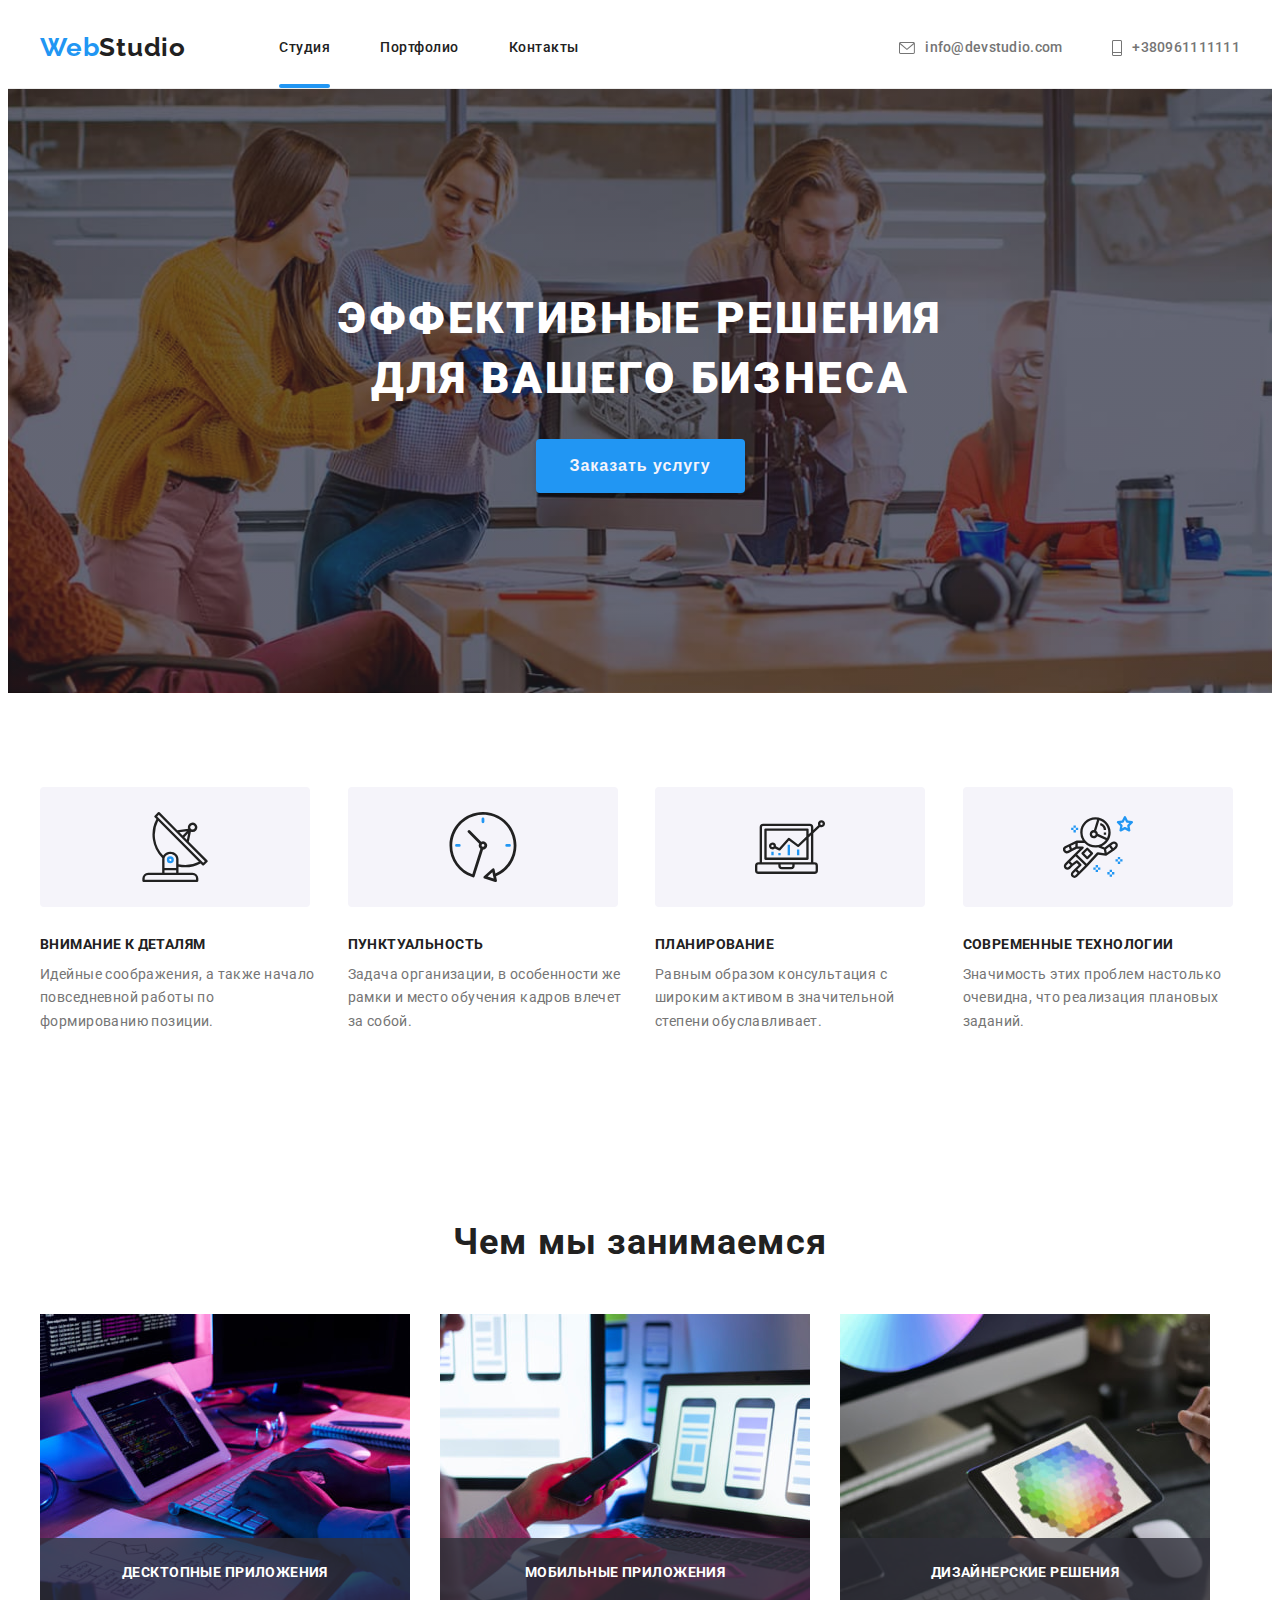
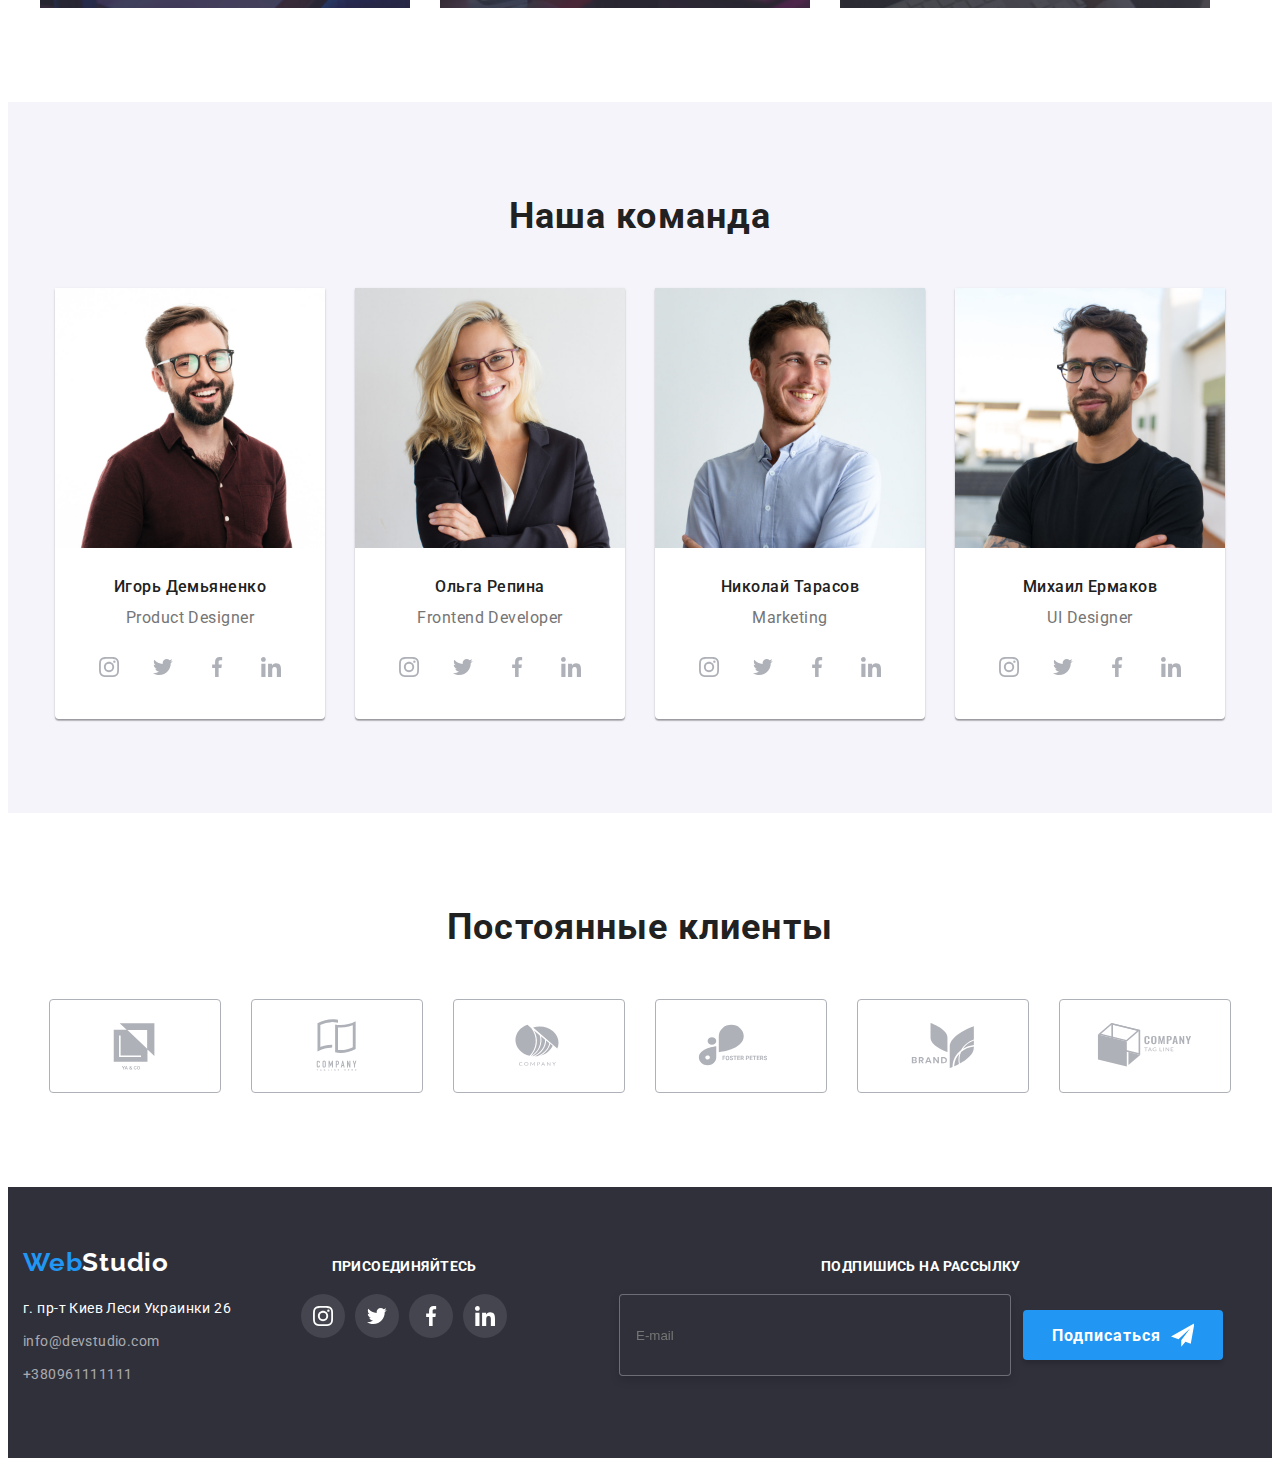
==== index.html @ 196e8314 "Initial commit" ====
<!DOCTYPE html>
<html lang="en">
  <head>
    <meta charset="UTF-8" />
    <meta http-equiv="X-UA-Compatible" content="IE=edge" />
    <meta name="viewport" content="width=device-width, initial-scale=1.0" />
    <title>Студия</title>
    <link rel="preconnect" href="https://fonts.googleapis.com" />
    <link rel="preconnect" href="https://fonts.gstatic.com" crossorigin />
    <link
      href="https://fonts.googleapis.com/css2?family=Raleway:wght@700&family=Roboto:wght@400;500;700;900&display=swap"
      rel="stylesheet"
    />
    <link
      rel="stylesheet"
      href="https://cdnjs.cloudflare.com/ajax/libs/modern-normalize/1.1.0/modern-normalize.min.css"
      integrity="sha512-wpPYUAdjBVSE4KJnH1VR1HeZfpl1ub8YT/NKx4PuQ5NmX2tKuGu6U/JRp5y+Y8XG2tV+wKQpNHVUX03MfMFn9Q=="
      crossorigin="anonymous"
      referrerpolicy="no-referrer"
    />
    <link rel="stylesheet" href="./css/style.css" />
    <link rel="stylesheet" href="./css/main.min.css" />
  </head>

  <body class="body">
    <!--Шапка-->
     <header class="header"> 
      <div class="container header__container">
        <a class="logo" href="" lang="en"
          >Web<span class="header__logo--accent">Studio</span></a
        >
         <button type="button" class="menu__button is-open" 
         data-menu-button
          aria-expanded="false"
          aria-controls="menu-container">
            <svg width="40px" height="40px" aria-label="переключатель мобильного меню">
              <use class="icon__close" href="./images/symbol-defs 2.svg#icon-close_40px"></use>
              <use class="icon__menu" href="./images/symbol-defs 2.svg#icon-menu_burger"></use>
            </svg>
          </button>
        <nav class="navigation">
          <ul class="navigation__list items">
            <li class="link link__items--current">
              <a class="navigation__link site__nav" href="./index.html">Студия</a>
            </li>
            <li class="link link__items">
              <a class="navigation__link site__nav" href="./portfolio.html"
                >Портфолио</a
              >
            </li>
            <li class="link link-items">
              <a class="navigation__link site__nav" href="">Контакты</a>
            </li>
          </ul>
        </nav>
        <ul class="header__contacts">
          <li class="link">
            <a class="header__contacts--mail navigation"
              href="emailto:info@devstudio.com">
              <svg class="icon" width="16" height="12">
                <use href="./images/symbol-defs.svg#icon-envelope"></use>
              </svg>info@devstudio.com</a>
          </li>
          <li class="link">
            <a class="header__contacts--studio navigation" href="tel:+380961111111">
              <svg class="icon" width="10" height="16">
                <use href="./images/symbol-defs.svg#icon-mobile"></use>
              </svg>+380961111111</a
            >
          </li>
        </ul>
        <!--Mobile menu-->
        <div class="menu-container" id="menu-container" data-menu>
          <ul class="list menu-nav">
            <li class="menu-nav__item">
              <a href="" class="menu-nav__link menu-nav__link--current"
                >Студия</a
              >
            </li>
            <li class="menu-nav__item">
              <a href="./portfolio.html" class="menu-nav__link">Портфолио</a>
            </li>
            <li class="menu-nav__item">
              <a href="" class="menu-nav__link">Контакты</a>
            </li>
          </ul>

          <ul class="list menu-contacts">
            <li class="menu-contacts__item">
              <a href="tel:+380961111111" class="menu-contacts__phone"
                >+38 096 111 11 11</a
              >
            </li>
            <li class="menu-contacts__item">
              <a href="mailto:info@devstudio.com" class="menu-contacts__mail"
                >info@devstudio.com</a
              >
            </li>
          </ul>
          <ul class="list menu-socials">
            <li class="menu-socials__item">
              <a href="" class="menu-socials__link">Instagram</a>
            </li>
            <li class="menu-socials__item">
              <a href="" class="menu-socials__link">Twitter</a>
            </li>
            <li class="menu-socials__item">
              <a href="" class="menu-socials__link">Facebook</a>
            </li>
            <li class="menu-socials__item">
              <a href="" class="menu-socials__link">LinkedIn</a>
            </li>
          </ul>
        </div>
        <div class="menu-container" id="menu-container" data-menu>
          <ul class="list menu-nav">
            <li class="menu-nav__item">
              <a href="" class="menu-nav__link menu-nav__link--current"
                >Студия</a
              >
            </li>
            <li class="menu-nav__item">
              <a href="./portfolio.html" class="menu-nav__link">Портфолио</a>
            </li>
            <li class="menu-nav__item">
              <a href="" class="menu-nav__link">Контакты</a>
            </li>
          </ul>

          <ul class="list menu-contacts">
            <li class="menu-contacts__item">
              <a href="tel:+380961111111" class="menu-contacts__phone"
                >+38 096 111 11 11</a
              >
            </li>
            <li class="menu-contacts__item">
              <a href="mailto:info@devstudio.com" class="menu-contacts__mail"
                >info@devstudio.com</a
              >
            </li>
          </ul>
          <ul class="list menu-socials">
            <li class="menu-socials__item">
              <a href="" class="menu-socials__link">Instagram</a>
            </li>
            <li class="menu-socials__item">
              <a href="" class="menu-socials__link">Twitter</a>
            </li>
            <li class="menu-socials__item">
              <a href="" class="menu-socials__link">Facebook</a>
            </li>
            <li class="menu-socials__item">
              <a href="" class="menu-socials__link">LinkedIn</a>
            </li>
          </ul>
        </div>
        <div class="menu-container" id="menu-container" data-menu>
          <ul class="list menu-nav">
            <li class="menu-nav__item">
              <a href="" class="menu-nav__link menu-nav__link--current"
                >Студия</a
              >
            </li>
            <li class="menu-nav__item">
              <a href="./portfolio.html" class="menu-nav__link">Портфолио</a>
            </li>
            <li class="menu-nav__item">
              <a href="" class="menu-nav__link">Контакты</a>
            </li>
          </ul>

          <ul class="list menu-contacts">
            <li class="menu-contacts__item">
              <a href="tel:+380961111111" class="menu-contacts__phone"
                >+38 096 111 11 11</a
              >
            </li>
            <li class="menu-contacts__item">
              <a href="mailto:info@devstudio.com" class="menu-contacts__mail"
                >info@devstudio.com</a
              >
            </li>
          </ul>
          <ul class="list menu-socials">
            <li class="menu-socials__item">
              <a href="" class="menu-socials__link">Instagram</a>
            </li>
            <li class="menu-socials__item">
              <a href="" class="menu-socials__link">Twitter</a>
            </li>
            <li class="menu-socials__item">
              <a href="" class="menu-socials__link">Facebook</a>
            </li>
            <li class="menu-socials__item">
              <a href="" class="menu-socials__link">LinkedIn</a>
            </li>
          </ul>
        </div>
      </div>
    </header> 
    <!--Уникальное меню-->
    <main>
      <!--Hero-->
      <section class="hero">
        <div class="hero__container">
          <h1 class="hero__title">Эффективные решения для вашего бизнеса</h1>
          <button class="btn__hero" type="button" data-modal-open>
            Заказать услугу
          </button>
          <div class="backdrop is-hidden" data-modal>
            <div class="modal__wrapper">
              <button class="modal__btn" data-modal-close>
                <svg class="modal__icon" width="18" height="18">
                  <use
                    href="./images/hero/closesvg/symbol-defs.svg#icon-xmark-solid"
                  ></use>
                </svg>
              </button>
              <form class="modal__form" action="POST" autocomplete="off">
                <b class="form__title"
                  >Оставьте свои данные,мы вам перезвоним</b
                >
                <label class="form__group">
                  <span class="form__label">Имя</span>
                  <input
                    class="form__input"
                    type="text"
                    name="user-name"
                    placeholder
                    autofocus
                    required
                  />
                  <svg class="form__icon" width="12" height="12">
                    <use
                      href="images/spritesvg/symbol-defs.svg#icon-Vector"
                    ></use>
                  </svg>
                </label>
                <label class="form__group">
                  <span class="form__label">Телефон</span>
                  <input class="form__input" type="phone" name="user-phone" />
                  <svg class="form__icon" width="13" height="13">
                    <use
                      href="images/spritesvg/symbol-defs.svg#icon-Vector-2"
                    ></use>
                  </svg>
                </label>
                <label class="form__group">
                  <span class="form__label">Почта</span>
                  <input class="form__input" type="mail" name="user-mail" />
                  <svg class="form__icon" width="15" height="12">
                    <use
                      href="images/spritesvg/symbol-defs.svg#icon-Vector-3"
                    ></use>
                  </svg>
                </label>
                <label class="form__group--policy">
                  <span class="form__label">Комментарий</span>
                  <textarea
                    class="form__message"
                    name="coment"
                    id="coment"
                    rows="8"
                    placeholder="Введите текст"
                  ></textarea>
                </label>
                <label class="form__checkbox">
                  <input class="checkbox visually-hidden" type="checkbox" />
                  <span class="checkbox__custom">
                    <svg class="checkbox__custom__icon" width="16" height="15">
                      <use
                        href="images/spritesvg/symbol-defs.svg#icon-Vector-4"
                      ></use>
                    </svg>
                  </span>
                  <span class="form-checkbox-desc"
                    >Соглашаюсь с рассылкой и принимаю
                    <span
                      ><a class="form__conf" href="">Условия договора</a>
                    </span></span
                  >
                </label>
                <button class="btn__hero form__btn" type="submit">
                  Отправить
                </button>
              </form>
            </div>
          </div>
        </div>
      </section>
      <!--Особенности-->
      <section class="section">
        <div class="special__container container">
          <h2 hidden>Особенности</h2>
          <ul class="special__link">
            <li class="special__list link">
              <div class="special__list__icon">
                <svg class="list__icon" width="70px" height="70px">
                  <use
                    href="./images/symbol-defs.svg#icon-antenna"
                    width="70"
                    hiegh="70"
                  ></use>
                </svg>
              </div>
              <h3 class="subtitles">Внимание к деталям</h3>
              <p class="text">
                Идейные соображения, а также начало повседневной работы по
                формированию позиции.
              </p>
            </li>
            <li class="special__list link">
              <div class="special__list__icon">
                <svg class="list__icon" width="70px" height="70px">
                  <use
                    href="./images/symbol-defs.svg#icon-clock"
                    width="70"
                    hiegh="70"
                  ></use>
                </svg>
              </div>
              <h3 class="subtitles">Пунктуальность</h3>
              <p class="text">
                Задача организации, в особенности же рамки и место обучения
                кадров влечет за собой.
              </p>
            </li>
            <li class="special__list link">
              <div class="special__list__icon">
                <svg class="list__icon" width="70px" height="70px">
                  <use
                    href="./images/symbol-defs.svg#icon-diagram"
                    width="70"
                    hiegh="70"
                  ></use>
                </svg>
              </div>
              <h3 class="subtitles">Планирование</h3>
              <p class="text">
                Равным образом консультация с широким активом в значительной
                степени обуславливает.
              </p>
            </li>
            <li class="special__list link">
              <div class="special__list__icon">
                <svg class="list__icon" width="70px" height="70px">
                  <use
                    href="./images/symbol-defs.svg#icon-astronaut"
                    width="70"
                    hiegh="70"
                  ></use>
                </svg>
              </div>
              <h3 class="subtitles">Современные технологии</h3>
              <p class="text">
                Значимость этих проблем настолько очевидна, что реализация
                плановых заданий.
              </p>
            </li>
          </ul>
        </div>
      </section>
      <!--Чем мы занимаемся-->
      <section class="work__container section">
        <div class="container">
          <h2 class="work__subtitles subject">Чем мы занимаемся</h2>
          <ul class="special__link">
            <li class="work__list link">
              <img
                class="img"
                src="./images/img-1.jpg"
                alt="Набора кода на компьютере"
                width="370"
              />
              <p class="work">Десктопные приложения</p>
            </li>
            <li class="work__list link">
              <img
                class="img"
                src="./images/img-2.jpg"
                alt="Выбор меню для телефона на компьютере width370"
              />
              <p class="work">Мобильные приложения</p>
            </li>
            <li class="work__list link">
              <img
                class="img"
                src="./images/img-3.jpg"
                alt="Цветовая палитра на графическом планшете"
                width="370"
              />
              <p class="work">Дизайнерские решения</p>
            </li>
          </ul>
        </div>
      </section>
      <!--Наша команда-->
      <section class="section team">
        <div class="team__container container">
          <h2 class="work__subtitles__team subject">Наша команда</h2>
          <ul class="work__team--link">
            <li class="team__list link">
              <div class="personal">
                <img
                  class="img"
                  src="./images/img-m1.jpg"
                  alt="Игорь Демьяненко"
                  width="270"
                />
                <div class="personal__team">
                  <h3 class="caption">Игорь Демьяненко</h3>
                  <p class="list">Product Designer</p>
                  <div class="social__networks">
                    <ul class="social__networks--list">
                      <li class="social__item">
                        <a
                          class="social__link"
                          href=""
                          target="_blank"
                          rel="noopner norefferer"
                          arial-label="иконка Instagram"
                        >
                          <svg class="social__icon" width="20" height="20">
                            <use
                              href="images/symbol-defs.svg#icon-instagram"
                            ></use>
                          </svg>
                        </a>
                      </li>
                      <li class="social__item">
                        <a
                          class="social__link"
                          href=""
                          target="_blank"
                          rel="noopner norefferer"
                          arial-label="иконка Instagram"
                        >
                          <svg class="social__icon" width="20" height="20">
                            <use
                              href="images/symbol-defs.svg#icon-twitter"
                            ></use>
                          </svg>
                        </a>
                      </li>
                      <li class="social__item">
                        <a
                          class="social__link"
                          href=""
                          target="_blank"
                          rel="noopner norefferer"
                          arial-label="иконка Instagram"
                        >
                          <svg class="social__icon" width="20" height="20">
                            <use
                              href="images/symbol-defs.svg#icon-facebook"
                            ></use>
                          </svg>
                        </a>
                      </li>
                      <li class="social__item">
                        <a
                          class="social__link"
                          href=""
                          target="_blank"
                          rel="noopner norefferer"
                          arial-label="иконка Instagram"
                        >
                          <svg class="social__icon" width="20" height="20">
                            <use
                              href="images/symbol-defs.svg#icon-linkedin"
                            ></use>
                          </svg>
                        </a>
                      </li>
                    </ul>
                  </div>
                </div>
              </div>
            </li>
            <li class="team__list link">
              <div class="personal">
                <img
                  class="img"
                  src="./images/img-w.jpg"
                  alt="Ольга Репина"
                  width="270"
                />
                <div class="personal__team">
                  <h3 class="caption">Ольга Репина</h3>
                  <p class="list">Frontend Developer</p>
                  <div class="social__networks">
                    <ul class="social__networks--list">
                      <li class="social__item">
                        <a
                          class="social__link"
                          href=""
                          target="_blank"
                          rel="noopner norefferer"
                          arial-label="иконка Instagram"
                        >
                          <svg class="social__icon" width="20" height="20">
                            <use
                              href="images/symbol-defs.svg#icon-instagram"
                            ></use>
                          </svg>
                        </a>
                      </li>
                      <li class="social__item">
                        <a
                          class="social__link"
                          href=""
                          target="_blank"
                          rel="noopner norefferer"
                          arial-label="иконка Instagram"
                        >
                          <svg class="social__icon" width="20" height="20">
                            <use
                              href="images/symbol-defs.svg#icon-twitter"
                            ></use>
                          </svg>
                        </a>
                      </li>
                      <li class="social__item">
                        <a
                          class="social__link"
                          href=""
                          target="_blank"
                          rel="noopner norefferer"
                          arial-label="иконка Instagram"
                        >
                          <svg class="social__icon" width="20" height="20">
                            <use
                              href="images/symbol-defs.svg#icon-facebook"
                            ></use>
                          </svg>
                        </a>
                      </li>
                      <li class="social__item">
                        <a
                          class="social__link"
                          href=""
                          target="_blank"
                          rel="noopner norefferer"
                          arial-label="иконка Instagram"
                        >
                          <svg class="social__icon" width="20" height="20">
                            <use
                              href="images/symbol-defs.svg#icon-linkedin"
                            ></use>
                          </svg>
                        </a>
                      </li>
                    </ul>
                  </div>
                </div>
              </div>
            </li>
            <li class="team__list link">
              <div class="personal">
                <img
                  class="img"
                  src="./images/img-m3.jpg"
                  alt="Николай Тарасов"
                  width="270"
                />
                <div class="personal__team">
                  <h3 class="caption">Николай Тарасов</h3>
                  <p class="list">Marketing</p>
                  <div class="social__networks">
                    <ul class="social__networks--list">
                      <li class="social__item">
                        <a
                          class="social__link"
                          href=""
                          target="_blank"
                          rel="noopner norefferer"
                          arial-label="иконка Instagram"
                        >
                          <svg class="social__icon" width="20" height="20">
                            <use
                              href="images/symbol-defs.svg#icon-instagram"
                            ></use>
                          </svg>
                        </a>
                      </li>
                      <li class="social__item">
                        <a
                          class="social__link"
                          href=""
                          target="_blank"
                          rel="noopner norefferer"
                          arial-label="иконка Instagram"
                        >
                          <svg class="social__icon" width="20" height="20">
                            <use
                              href="images/symbol-defs.svg#icon-twitter"
                            ></use>
                          </svg>
                        </a>
                      </li>
                      <li class="social__item">
                        <a
                          class="social__link"
                          href=""
                          target="_blank"
                          rel="noopner norefferer"
                          arial-label="иконка Instagram"
                        >
                          <svg class="social__icon" width="20" height="20">
                            <use
                              href="images/symbol-defs.svg#icon-facebook"
                            ></use>
                          </svg>
                        </a>
                      </li>
                      <li class="social__item">
                        <a
                          class="social__link"
                          href=""
                          target="_blank"
                          rel="noopner norefferer"
                          arial-label="иконка Instagram"
                        >
                          <svg class="social__icon" width="20" height="20">
                            <use
                              href="images/symbol-defs.svg#icon-linkedin"
                            ></use>
                          </svg>
                        </a>
                      </li>
                    </ul>
                  </div>
                </div>
              </div>
            </li>
            <li class="team__list link">
              <div class="personal">
                <img
                  class="img"
                  src="./images/img-m4.jpg"
                  alt="Михаил Ермаков"
                  width="270"
                />
                <div class="personal__team">
                  <h3 class="caption">Михаил Ермаков</h3>
                  <p class="list">UI Designer</p>
                  <div class="social__networks">
                    <ul class="social__networks--list">
                      <li class="social__item">
                        <a
                          class="social__link"
                          href=""
                          target="_blank"
                          rel="noopner norefferer"
                          arial-label="иконка Instagram"
                        >
                          <svg class="social__icon" width="20" height="20">
                            <use
                              href="images/symbol-defs.svg#icon-instagram"
                            ></use>
                          </svg>
                        </a>
                      </li>
                      <li class="social__item">
                        <a
                          class="social__link"
                          href=""
                          target="_blank"
                          rel="noopner norefferer"
                          arial-label="иконка Twitter"
                        >
                          <svg class="social__icon" width="20" height="20">
                            <use
                              href="images/symbol-defs.svg#icon-twitter"
                            ></use>
                          </svg>
                        </a>
                      </li>
                      <li class="social__item">
                        <a
                          class="social__link"
                          href=""
                          target="_blank"
                          rel="noopner norefferer"
                          arial-label="иконка Facebook"
                        >
                          <svg class="social__icon" width="20" height="20">
                            <use
                              href="images/symbol-defs.svg#icon-facebook"
                            ></use>
                          </svg>
                        </a>
                      </li>
                      <li class="social__item">
                        <a
                          class="social__link"
                          href=""
                          target="_blank"
                          rel="noopner norefferer"
                          arial-label="иконка Linkedin"
                        >
                          <svg class="social__icon" width="20" height="20">
                            <use
                              href="images/symbol-defs.svg#icon-linkedin"
                            ></use>
                          </svg>
                        </a>
                      </li>
                    </ul>
                  </div>
                </div>
              </div>
            </li>
          </ul>
        </div>
      </section>
      <!-- Постоянные клиенты -->
      <section class="clients section">
        <div class="clients__container container">
          <h2 class="clients__title subject">Постоянные клиенты</h2>
          <ul class="clients__list list">
            <li class="clients__item">
              <a class="clients__link" href="">
                <svg class="clients__icon" width="106" height="60">
                  <use href="images/symbol-defs.svg#icon-Logo"></use>
                </svg>
              </a>
            </li>
            <li class="clients__item">
              <a class="clients__link" href="">
                <svg class="clients__icon" width="106" height="60">
                  <use href="images/symbol-defs.svg#icon-Logo-2"></use>
                </svg>
              </a>
            </li>
            <li class="clients__item">
              <a class="clients__link" href="">
                <svg class="clients__icon" width="106" height="60">
                  <use href="images/symbol-defs.svg#icon-Logo-3"></use>
                </svg>
              </a>
            </li>
            <li class="clients__item">
              <a class="clients__link" href="">
                <svg class="clients__icon" width="106" height="60">
                  <use href="images/symbol-defs.svg#icon-Logo-4"></use>
                </svg>
              </a>
            </li>
            <li class="clients__item">
              <a class="clients__link" href="">
                <svg class="clients__icon" width="106" height="60">
                  <use href="images/symbol-defs.svg#icon-Logo-5"></use>
                </svg>
              </a>
            </li>
            <li class="clients__item">
              <a class="clients__link" href="">
                <svg class="clients__icon" width="106" height="60">
                  <use href="images/symbol-defs.svg#icon-Logo-6"></use>
                </svg>
              </a>
            </li>
          </ul>
        </div>
      </section>
    </main>
    <!--Футер-->
    <footer class="footer"> 
      <div class="footer__container container">
        <div class="footer__adress">
        <a class="footer__logo logo" href="./index.html" lang="en"
          >Web<span class="footer__logo--accent">Studio</span></a
        >
        <address class="address">
          <ul class="address">
            <li class="address__link link">
              <a
                class="address-geo"
                href="https://www.google.com/maps/place/бул.+Леси+Украинки,+26,+Киев,+02000/@50.4265807,30.5361971,17z/data=!3m1!4b1!4m5!3m4!1s0x40d4cf0e033ecbe9:0x57a4dffefec77da0!8m2!3d50.4265807!4d30.5383858"
                target="_blank"
                rel="noopener noreferrer"
                >г. пр-т Киев Леси Украинки 26</a
              >
            </li>
            <li class="address__link link">
              <a
                class="footer__address__contacts"
                href="emailto:info@devstudio.com"
                >info@devstudio.com</a
              >
            </li>
            <li class="address__link link">
              <a class="footer__address__contacts" href="tel:+380961111111"
                >+380961111111</a
              >
            </li>
          </ul>
          </div>
            <div class="social">
              <h2 class="footer__subject">ПРИСОЕДИНЯЙТЕСЬ</h2>
                <ul class="footer__team--link">
                  <li class="footer__social__item">
                    <a class="footer__social__link"
                       href=""target="_blank" rel="noopner norefferer" arial-label="иконка Instagram">
                        <svg class="footer__social__icon" width="20" height="20">
                          <use href="images/symbol-defs.svg#icon-instagram"></use>
                        </svg>
                    </a>
                  </li>
                  <li class="footer__social__item">
                    <a class="footer__social__link"
                       href=""target="_blank" rel="noopner norefferer" arial-label="иконка Twitter">
                        <svg class="footer__social__icon" width="20" height="20">
                          <use href="images/symbol-defs.svg#icon-twitter"></use>
                        </svg>
                    </a>
                  </li>
                  <li class="footer__social__item">
                    <a class="footer__social__link"
                       href=""target="_blank" rel="noopner norefferer" arial-label="иконка Facebook">
                        <svg class="footer__social__icon" width="20" height="20">
                          <use href="images/symbol-defs.svg#icon-facebook"></use>
                        </svg>
                    </a>
                  </li>
                  <li class="footer__social__item">
                    <a class="footer__social__link"
                       href=""target="_blank" rel="noopner norefferer" arial-label="иконка Linkedin">
                        <svg class="footer__social__icon" width="20" height="20">
                          <use href="images/symbol-defs.svg#icon-linkedin"></use>
                        </svg>
                    </a>
                  </li>
                </ul>
            </div>
            <div class="footer__social__form">
              <strong class="footer__subject__form">ПОДПИШИСЬ НА РАССЫЛКУ</strong>
                <form class="footer__form">
                  <label for="footer__label__email">
                    <input class="footer__email__input" type="email" name="newsletter" id="footer-email" placeholder="E-mail" />
                  </label>
                  <button class="submit__button" type="submit">Подписаться
                  <svg class="send__icon" width="24" height="24">
                    <use href="images/spritesvg/symbol-defs.svg#icon-icon-send"></use>
                  </svg>
                </button>
                </form>
            </div>
        </address>
      </div>
      
    </footer>
    <script src="./js/modal.js"></script>
    <script src="./js/button-menu.js"></script>
  </body>
</html>
---- css/style.css ----
/* ***************** */
/* Фильтр кнопки */
/* ***************** */
---- css/main.min.css ----
:root{--main-text-color: #212121;--secondary-text-color: #757575;--accent-color: #2196f3;--primery-white-color: #ffffff;--bg-color-ourteam: #e5e5e5;--bg-footer: #2f303a;--bg-color-section: #f5f4fa;--bg-color-title: #2f303a;--bg-color-btn-section: #188ce8;--footer-contacts-color: rgba(255, 255, 255, 0.6)}.html{-webkit-box-sizing:border-box;box-sizing:border-box}.body{color:var(--main-text-color);background-color:var(--primery-white-color);font-family:"Raleway", "Roboto", sans-serif;cursor:pointer;text-decoration:none}.container{padding-left:15px;padding-right:15px;margin-left:auto;margin-right:auto}@media screen and (min-width: 480px){.container{width:480px}}@media screen and (min-width: 768px){.container{width:768px}}@media screen and (min-width: 1200px){.container{width:1200px}}.portfolio__container{padding-left:15px;padding-right:15px;margin-left:auto;margin-right:auto}@media screen and (min-width: 480px){.portfolio__container{width:480px}}@media screen and (min-width: 768px){.portfolio__container{width:768px}}@media screen and (min-width: 1200px){.portfolio__container{width:1200px}}.h1,.h2,.h3,.h4,.h5,.h6,.p{margin:0}.img{display:block;width:100%}.link{list-style:none;letter-spacing:0.02em}.list{font-family:"Roboto";color:var(--secondary-text-color);font-weight:400;font-size:16px;line-height:1.38;text-align:center;letter-spacing:0.03em}.btn__hero{color:var(--bg-color-section);background-color:var(--accent-color);-webkit-box-shadow:0px 4px 4px rgba(0,0,0,0.15);box-shadow:0px 4px 4px rgba(0,0,0,0.15);border-radius:4px;border-color:transparent;cursor:pointer;font-weight:700;font-size:16px;line-height:1.87;display:-webkit-box;display:-ms-flexbox;display:flex;-webkit-box-align:center;-ms-flex-align:center;align-items:center;text-align:center;margin:0 auto;padding:10px 32px;letter-spacing:0.06em}.btn__hero:hover,.btn__hero:focus{background-color:#188ce8}.btn{color:var(--main-text-color);background-color:var(--bg-color-section);font-family:"Roboto";font-style:normal;font-weight:500;font-size:16px;line-height:1.62;text-align:center;cursor:pointer;letter-spacing:0.03em}.button{padding:0;margin-top:0;margin-bottom:50px}.portfolio__container .button{display:-webkit-box;display:-ms-flexbox;display:flex;-webkit-box-align:center;-ms-flex-align:center;align-items:center;-webkit-box-pack:center;-ms-flex-pack:center;justify-content:center}@media screen and (max-width: 767.98px){.portfolio__container .button{-ms-flex-wrap:wrap;flex-wrap:wrap;-webkit-box-pack:start;-ms-flex-pack:start;justify-content:flex-start;margin-top:0;margin-bottom:40px;margin-left:0}}@media screen and (min-width: 768px) and (max-width: 1199.98px){.portfolio__container .button{margin-bottom:30px}}@media screen and (max-width: 1199.98px){.portfolio{padding-top:94px;padding-bottom:94px}}@media screen and (min-width: 480px){.portfolio{padding-top:60px;padding-bottom:60px}}.portfolio__button--filter{padding:6px 22px;border:none;border-radius:4px;background-color:var(--bg-color-section);-webkit-transition:250ms cubic-bezier(0.4, 0, 0.2, 1);transition:250ms cubic-bezier(0.4, 0, 0.2, 1)}.portfolio__button--filter:hover,.portfolio__button--filter:focus{color:var(--primery-white-color);background-color:var(--accent-color);-webkit-box-shadow:0px 3px 1px rgba(0,0,0,0.1),0px 1px 2px rgba(0,0,0,0.08),0px 2px 2px rgba(0,0,0,0.12);box-shadow:0px 3px 1px rgba(0,0,0,0.1),0px 1px 2px rgba(0,0,0,0.08),0px 2px 2px rgba(0,0,0,0.12);border-radius:4px}.portfolio .portfolio__link{margin-right:8px}@media screen and (max-width: 767.98px){.portfolio__link{margin-bottom:15px}}.portfolio .portfolio__link:last-child{margin-right:0px}.form__btn{font-weight:700;font-size:16px;line-height:1.87;display:-webkit-box;display:-ms-flexbox;display:flex;-webkit-box-align:center;-ms-flex-align:center;align-items:center;text-align:center;margin-left:auto;margin-right:auto;padding:10px 55px;letter-spacing:0.06em;-webkit-box-shadow:0px 4px 4px rgba(0,0,0,0.15);box-shadow:0px 4px 4px rgba(0,0,0,0.15);border-radius:4px;cursor:pointer;-webkit-transition:250ms cubic-bezier(0.4, 0, 0.2, 1);transition:250ms cubic-bezier(0.4, 0, 0.2, 1)}.modal__btn{-webkit-box-align:center;-ms-flex-align:center;align-items:center;-webkit-box-pack:center;-ms-flex-pack:center;justify-content:center;display:-webkit-box;display:-ms-flexbox;display:flex;position:absolute;top:8px;right:8px;width:30px;height:30px;background-color:var(--primery-white-color);border:1px solid rgba(0,0,0,0.1);border-radius:50%;padding:0;cursor:pointer;-webkit-transition:background-color 250ms cubic-bezier(0.4, 0, 0.2, 1);transition:background-color 250ms cubic-bezier(0.4, 0, 0.2, 1)}.submit__button{display:-webkit-box;display:-ms-flexbox;display:flex;-webkit-box-align:center;-ms-flex-align:center;align-items:center;-webkit-box-pack:center;-ms-flex-pack:center;justify-content:center;width:200px;height:50px;font-family:"Roboto";font-weight:700;font-size:16px;line-height:1.87;letter-spacing:0.06em;color:var(--primery-white-color);padding:10px 29px;border:none;background-color:var(--accent-color);-webkit-box-shadow:0px 4px 4px rgba(0,0,0,0.15);box-shadow:0px 4px 4px rgba(0,0,0,0.15);border-radius:4px;cursor:pointer;-webkit-transition:background-color 250ms cubic-bezier(0.4, 0, 0.2, 1);transition:background-color 250ms cubic-bezier(0.4, 0, 0.2, 1)}@media screen and (min-width: 480px){.submit__button{margin:0 auto 0 auto}}.submit__button:hover,.submit__button:focus{background-color:var(--bg-color-btn-section);-webkit-transition:background-color 250ms cubic-bezier(0.4, 0, 0.2, 1);transition:background-color 250ms cubic-bezier(0.4, 0, 0.2, 1)}.logo{padding-top:24px;margin-right:93px;padding-bottom:25px;color:var(--accent-color);font-family:"Raleway";font-weight:700;font-size:26px;line-height:1.19;letter-spacing:0.03em}@media screen and (max-width: 767.98px){.logo{margin-right:auto}}@media screen and (min-width: 768px) and (max-width: 1199.98px){.logo{margin-right:88px;padding-right:0}}.header__logo--accent{color:var(--main-text-color);font-family:"Raleway";font-weight:700;font-size:26px;line-height:1.19;letter-spacing:0.03em}.footer__logo--accent{color:var(--primery-white-color)}.footer__logo{padding:0}@media screen and (max-width: 767.98px){.footer__logo{display:-webkit-box;display:-ms-flexbox;display:flex;-webkit-box-align:baseline;-ms-flex-align:baseline;align-items:baseline;margin-left:auto;margin-right:auto;margin-bottom:20px;width:154px;height:28px}}@media screen and (min-width: 768px) and (max-width: 1199.98px){.footer__logo{margin:0 auto 0 auto;width:154px;height:28px;-webkit-box-align:baseline;-ms-flex-align:baseline;align-items:baseline}}@media screen and (min-width: 1200px){.footer__logo{display:block;margin-right:0;margin-bottom:20px}}.backdrop{position:fixed;width:100%;height:100%;top:0;left:0;background-color:rgba(0,0,0,0.2);z-index:10;-webkit-transition:opacity 1000ms cubic-bezier(0.4, 0, 0.2, 1),visiblity 1000ms cubic-bezier(0.4, 0, 0.2, 1);transition:opacity 1000ms cubic-bezier(0.4, 0, 0.2, 1),visiblity 1000ms cubic-bezier(0.4, 0, 0.2, 1)}.backdrop.is-hidden{opacity:0;visibility:hidden;pointer-events:none}.modal__form{padding:40px}.form__title,.form__group,.form__label,.form__message,.form__checkbox{display:block}.form-title{font-family:"Roboto";font-weight:700;font-weight:700;font-size:20px;line-height:1.15;text-align:center;letter-spacing:0.03em;color:var(--main-text-color);margin-bottom:12px}.form__group{display:-webkit-box;display:-ms-flexbox;display:flex;-webkit-box-orient:vertical;-webkit-box-direction:normal;-ms-flex-direction:column;flex-direction:column;position:relative;text-align:left;width:100%;margin-bottom:10px}.form__group--policy{display:-webkit-box;display:-ms-flexbox;display:flex;-webkit-box-orient:vertical;-webkit-box-direction:normal;-ms-flex-direction:column;flex-direction:column;position:relative;text-align:left;width:100%;margin-bottom:20px;font-family:"Roboto";line-height:1.16;letter-spacing:0.01em;cursor:pointer;color:#757575}.form__label{margin-bottom:4px;font-weight:400;font-size:12px;font-family:"Roboto";line-height:1.16;letter-spacing:0.01em;cursor:pointer;color:#757575}.form__input{height:40px;padding:12px;padding-left:42px;border:1px solid rgba(33,33,33,0.2);border-radius:4px;outline:transparent;cursor:pointer;-webkit-transition:250ms cubic-bezier(0.4, 0, 0.2, 1);transition:250ms cubic-bezier(0.4, 0, 0.2, 1)}.form__input:hover,.form__input:focus{outline:1px solid var(--accent-color);-webkit-transition:250ms cubic-bezier(0.4, 0, 0.2, 1);transition:250ms cubic-bezier(0.4, 0, 0.2, 1)}.form__input:hover ~ .form__icon{fill:var(--accent-color);-webkit-transition:250ms cubic-bezier(0.4, 0, 0.2, 1);transition:250ms cubic-bezier(0.4, 0, 0.2, 1)}.form__input:focus ~ .form__icon{fill:var(--accent-color);-webkit-transition:250ms cubic-bezier(0.4, 0, 0.2, 1);transition:250ms cubic-bezier(0.4, 0, 0.2, 1)}.form__icon{position:absolute;top:50%;left:12px;-webkit-transform:translateY(20%);transform:translateY(20%);-webkit-transition:250ms cubic-bezier(0.4, 0, 0.2, 1);transition:250ms cubic-bezier(0.4, 0, 0.2, 1)}.form__icon:hover,.form__icon:focus{fill:var(--accent-color)}.form__message{resize:none;height:120px;padding:12px 16px;border:1px solid rgba(33,33,33,0.2);border-radius:4px;font-family:"Roboto";font-weight:400;font-size:14px;line-height:1.14px;letter-spacing:0.01em;-webkit-transition:250ms cubic-bezier(0.4, 0, 0.2, 1);transition:250ms cubic-bezier(0.4, 0, 0.2, 1)}.form__message:hover,.form__message:focus{outline:1px solid var(--accent-color);-webkit-transition:250ms cubic-bezier(0.4, 0, 0.2, 1);transition:250ms cubic-bezier(0.4, 0, 0.2, 1)}.form__checkbox{display:-webkit-box;display:-ms-flexbox;display:flex;-webkit-box-align:center;-ms-flex-align:center;align-items:center;margin-bottom:20px;margin-bottom:30px}.form-checkbox-desc{font-family:"Roboto";font-weight:400;font-size:14px;line-height:24px;letter-spacing:0.03em;color:#757575}.form__conf{color:var(--accent-color);font-family:"Roboto";font-weight:400;font-size:14px;line-height:1.71;letter-spacing:0.03em;border-bottom:1px solid var(--accent-color);-webkit-transition:bacground-color 250ms cubic-bezier(0.4, 0, 0.2, 1);transition:bacground-color 250ms cubic-bezier(0.4, 0, 0.2, 1)}.form__conf:hover,.form__conf:focus{color:var(--bg-color-btn-section)}.checkbox__custom{width:16px;height:15px;margin-right:8px;display:-webkit-box;display:-ms-flexbox;display:flex;-webkit-box-align:center;-ms-flex-align:center;align-items:center;-webkit-box-pack:center;-ms-flex-pack:center;justify-content:center;outline:1px solid;outline-offset:-2px;border-radius:4px;-webkit-transition:250ms cubic-bezier(0.4, 0, 0.2, 1);transition:250ms cubic-bezier(0.4, 0, 0.2, 1)}.checkbox:checked+.checkbox__custom{background-color:var(--accent-color);outline:var(--bg-color-btn-section)}.checkbox__custom__icon{opacity:0;-webkit-transition:opacity 250ms cubic-bezier(0.4, 0, 0.2, 1);transition:opacity 250ms cubic-bezier(0.4, 0, 0.2, 1)}.checkbox:checked+.checkbox__custom .checkbox__custom__icon{opacity:1}.visually-hidden{visibility:hidden}.modal__wrapper{position:absolute;top:50%;left:50%;-webkit-transform:translate(-50%, -50%);transform:translate(-50%, -50%);width:528px;background-color:var(--primery-white-color);-webkit-box-shadow:0px 1px 3px rgba(0,0,0,0.12),0px 1px 1px rgba(0,0,0,0.14),0px 2px 1px rgba(0,0,0,0.2);box-shadow:0px 1px 3px rgba(0,0,0,0.12),0px 1px 1px rgba(0,0,0,0.14),0px 2px 1px rgba(0,0,0,0.2);border-radius:4px;-webkit-animation-name:visible-modal;animation-name:visible-modal;-webkit-animation-duration:2500ms;animation-duration:2500ms;-webkit-animation-timing-function:linear;animation-timing-function:linear}@-webkit-keyframes visible-modal{0%{opacity:0;-webkit-transform:scale(0.2);transform:scale(0.2)}50%{opacity:0.5;-webkit-transform:translate(-50%, -50%);transform:translate(-50%, -50%)}100%{visibility:visible;opacity:1;-webkit-transform:translate(-50%, -50%);transform:translate(-50%, -50%)}}@keyframes visible-modal{0%{opacity:0;-webkit-transform:scale(0.2);transform:scale(0.2)}50%{opacity:0.5;-webkit-transform:translate(-50%, -50%);transform:translate(-50%, -50%)}100%{visibility:visible;opacity:1;-webkit-transform:translate(-50%, -50%);transform:translate(-50%, -50%)}}.modal__icon{-webkit-transform:rotate(0deg);transform:rotate(0deg);color:var(--main-text-color);-webkit-transition:color, -webkit-transform;transition:color, -webkit-transform;transition:color, transform;transition:color, transform, -webkit-transform;-webkit-transition-duration:250ms;transition-duration:250ms;-webkit-transition-timing-function:linear;transition-timing-function:linear;-webkit-transition-delay:0;transition-delay:0;padding:0}.modal__icon:hover,.modal__icon:hover{color:var(--secondary-text-color);-webkit-transform:rotate(180deg);transform:rotate(180deg);fill:var(--accent-color)}.social__networks{margin:0}.social__networks--list{display:-webkit-box;display:-ms-flexbox;display:flex;-webkit-box-align:center;-ms-flex-align:center;align-items:center;-webkit-box-pack:center;-ms-flex-pack:center;justify-content:center;padding:0}.social__item:not(:last-child){margin-right:10px}.social__item{display:-webkit-box;display:-ms-flexbox;display:flex;-webkit-box-align:center;-ms-flex-align:center;align-items:center;-webkit-box-pack:center;-ms-flex-pack:center;justify-content:center;background-color:var(--primery-white-color);border-radius:50%}.social__link{width:44px;height:44px;background-color:var(--primery-white-color);border-radius:50%;display:-webkit-box;display:-ms-flexbox;display:flex;-webkit-box-align:center;-ms-flex-align:center;align-items:center;-webkit-box-pack:center;-ms-flex-pack:center;justify-content:center;-webkit-transition:250ms cubic-bezier(0.4, 0, 0.2, 1);transition:250ms cubic-bezier(0.4, 0, 0.2, 1)}.social__link:hover,.social__link:focus{background-color:var(--accent-color)}.social__icon{fill:#afb1b8;background-color:transparent}.social__link:hover .social__icon,.social__link:focus .social__icon{fill:var(--primery-white-color)}.footer__subject{color:var(--primery-white-color);font-family:"Roboto";font-weight:700;font-size:14px;line-height:1.14;letter-spacing:0.03em;margin-top:0;margin-bottom:20px}@media screen and (min-width: 480px){.footer__subject{text-align:center}}@media screen and (max-width: 767.98px){.social{margin-left:auto;margin-right:auto;margin-bottom:20px}}@media screen and (min-width: 768px){.social{margin:0 auto 60px 0;-webkit-box-align:center;-ms-flex-align:center;align-items:center}}@media screen and (min-width: 1200px){.social{margin-top:12px;margin-right:auto}}.footer__team--link{display:-webkit-box;display:-ms-flexbox;display:flex;-webkit-box-align:center;-ms-flex-align:center;align-items:center;-webkit-box-pack:center;-ms-flex-pack:center;justify-content:center;padding-left:0;margin:0;list-style:none}.footer__social__item:not(:last-child){margin-right:10px}.footer__social__link{width:44px;height:44px;display:-webkit-box;display:-ms-flexbox;display:flex;-webkit-box-align:center;-ms-flex-align:center;align-items:center;-webkit-box-pack:center;-ms-flex-pack:center;justify-content:center;background-color:rgba(255,255,255,0.1);border-radius:50%;-webkit-transition:250ms cubic-bezier(0.4, 0, 0.2, 1);transition:250ms cubic-bezier(0.4, 0, 0.2, 1)}.footer__social__link:hover,.footer__social__link:focus{background-color:var(--accent-color)}.footer__social__icon{fill:var(--primery-white-color)}@media screen and (min-width: 480px){.footer__social__form{display:-webkit-box;display:-ms-flexbox;display:flex;text-align:center;-webkit-box-orient:vertical;-webkit-box-direction:normal;-ms-flex-direction:column;flex-direction:column}}@media screen and (min-width: 768px) and (max-width: 1199.98px){.footer__social__form{margin-left:auto;margin-right:auto}}@media screen and (min-width: 1200px){.footer__social__form{-webkit-box-sizing:border-box;box-sizing:border-box}}.clients__title{margin-top:0}@media screen and (min-width: 480px){.clients__title{margin-bottom:30px}}@media screen and (min-width: 1200px){.clients__title{margin-bottom:50px}}.list{list-style:none}.clients__list{padding-left:0;margin:0}@media screen and (max-width: 767.98px){.clients__list{display:-webkit-box;display:-ms-flexbox;display:flex;-webkit-box-align:center;-ms-flex-align:center;align-items:center;-ms-flex-wrap:wrap;flex-wrap:wrap}}@media screen and (min-width: 768px) and (max-width: 1199.98px){.clients__list{display:-webkit-box;display:-ms-flexbox;display:flex;-ms-flex-wrap:wrap;flex-wrap:wrap;-webkit-box-pack:center;-ms-flex-pack:center;justify-content:center}}@media screen and (min-width: 1200px){.clients__list{display:-webkit-box;display:-ms-flexbox;display:flex;-webkit-box-align:center;-ms-flex-align:center;align-items:center;-webkit-box-pack:center;-ms-flex-pack:center;justify-content:center}}.clients__item{margin-right:30px}@media screen and (max-width: 767.98px){.clients__item{-ms-flex-preferred-size:calc((100% - 1 * 30px) / 2);flex-basis:calc((100% - 1 * 30px) / 2);margin-bottom:30px}}@media screen and (min-width: 768px) and (max-width: 1199.98px){.clients__item{-ms-flex-preferred-size:calc((100% - 2 * 30px) / 3);flex-basis:calc((100% - 2 * 30px) / 3);margin-bottom:30px}}@media screen and (min-width: 1200px){.clients__item{padding:0}}@media screen and (min-width: 1200px){.clients__item:last-child{margin-right:0}}@media screen and (max-width: 767.98px){.clients__item:nth-child(2n+2){margin-right:0}}@media screen and (min-width: 768px) and (max-width: 1199.98px){.clients__item:nth-child(3n){margin:0}}.clients__link{height:92px;display:-webkit-box;display:-ms-flexbox;display:flex;-webkit-box-pack:center;-ms-flex-pack:center;justify-content:center;-webkit-box-align:center;-ms-flex-align:center;align-items:center;color:#afb1b8;border:1px solid #afb1b8;border-radius:4px;-webkit-transition:250ms cubic-bezier(0.4, 0, 0.2, 1);transition:250ms cubic-bezier(0.4, 0, 0.2, 1)}@media screen and (max-width: 767.98px){.clients__link{width:210}}@media screen and (min-width: 768px) and (max-width: 1199.98px){.clients__link{width:226px}}@media screen and (min-width: 1200px){.clients__link{width:170px}}.clients__link:hover,.clients__link:focus{color:var(--accent-color);border:1px solid var(--accent-color)}.clients__icon{fill:currentColor}.footer{padding-top:60px;padding-bottom:60px;background-color:var(--bg-footer);font-family:"Roboto", sans-serif;cursor:pointer;text-decoration:none}.footer__container{display:-webkit-box;display:-ms-flexbox;display:flex}@media screen and (max-width: 767.98px){.footer__container{display:-webkit-box;display:-ms-flexbox;display:flex;-ms-flex-wrap:wrap;flex-wrap:wrap;-webkit-box-align:baseline;-ms-flex-align:baseline;align-items:baseline;-webkit-box-orient:vertical;-webkit-box-direction:normal;-ms-flex-direction:column;flex-direction:column}}@media screen and (min-width: 768px){.footer__container{-ms-flex-wrap:wrap;flex-wrap:wrap;-webkit-box-orient:horizontal;-webkit-box-direction:normal;-ms-flex-direction:row;flex-direction:row;-webkit-box-align:baseline;-ms-flex-align:baseline;align-items:baseline;margin:0}}@media screen and (max-width: 767.98px){.footer__adress{margin-top:0;margin-bottom:60px;margin-left:auto;margin-right:auto;text-align:center}}@media screen and (min-width: 768px) and (max-width: 1199.98px){.footer__adress{margin-right:165px;text-align:center;margin-bottom:60px;margin-left:auto}}@media screen and (min-width: 1200px){.footer__adress{margin-right:70px}}.address{font-family:"Roboto"}@media screen and (max-width: 767.98px){.address{padding:0;margin:0}}@media screen and (min-width: 1200px){.address{margin:0;padding:0}}.address :hover,.address :focus{color:var(--accent-color)}.address-geo{color:var(--primery-white-color);font-family:"Roboto";font-style:normal;font-weight:400;font-size:14px;line-height:1.71;letter-spacing:0.03em;-webkit-transition:250ms cubic-bezier(0.4, 0, 0.2, 1);transition:250ms cubic-bezier(0.4, 0, 0.2, 1)}.footer__address__contacts{color:var(--footer-contacts-color);font-family:"Roboto";font-style:normal;font-weight:400;font-size:14px;line-height:1.71;letter-spacing:0.03em;-webkit-transition:250ms cubic-bezier(0.4, 0, 0.2, 1);transition:250ms cubic-bezier(0.4, 0, 0.2, 1)}.footer__address__contacts :hover,.footer__address__contacts :focus{color:var(--accent-color)}@media screen and (min-width: 480px){.address__link{margin-bottom:8px}}@media screen and (min-width: 1200px){.address__link{margin-bottom:9px}}.address__link:last-child{margin-bottom:0}.footer__subject__form{display:block;color:var(--primery-white-color);font-family:"Roboto";font-weight:700;font-size:14px;line-height:1.14;letter-spacing:0.03em;margin-top:12px;margin-bottom:20px}@media screen and (max-width: 767.98px){.footer__subject__form{margin-left:auto;margin-right:auto}}.footer__form{display:-webkit-box;display:-ms-flexbox;display:flex;-webkit-box-align:center;-ms-flex-align:center;align-items:center;-webkit-text-decoration:column;text-decoration:column}@media screen and (min-width: 480px){.footer__form{display:-webkit-box;display:-ms-flexbox;display:flex;-webkit-box-align:center;-ms-flex-align:center;align-items:center;-webkit-text-decoration:column;text-decoration:column;-ms-flex-wrap:wrap;flex-wrap:wrap;margin-left:auto;margin-right:auto}}@media screen and (min-width: 768px) and (max-width: 1199.98px){.footer__form{display:-webkit-box;display:-ms-flexbox;display:flex;-webkit-box-align:center;-ms-flex-align:center;align-items:center;-webkit-box-orient:vertical;-webkit-box-direction:normal;-ms-flex-direction:column;flex-direction:column;-ms-flex-wrap:wrap;flex-wrap:wrap;margin-left:auto;margin-right:auto}}.footer__email__input{width:358px;height:50px;padding:15px 16px;margin-right:12px;background-color:var(--bg-footer);border:1px solid rgba(255,255,255,0.3);-webkit-filter:drop-shadow(0px 4px 4px rgba(0,0,0,0.15));filter:drop-shadow(0px 4px 4px rgba(0,0,0,0.15));border-radius:4px;cursor:pointer;-webkit-transition:250ms cubic-bezier(0.4, 0, 0.2, 1);transition:250ms cubic-bezier(0.4, 0, 0.2, 1);color:var(--secondary-text-color)}@media screen and (max-width: 767.98px){.footer__email__input{width:450px;margin:0 0 20px 0}}@media screen and (min-width: 768px) and (max-width: 1199.98px){.footer__email__input{width:450px;margin-bottom:20px;margin-right:0}}.footer__email__input:hover,.footer__email__input:focus{border:1px solid var(--accent-color);-webkit-transition:250ms cubic-bezier(0.4, 0, 0.2, 1);transition:250ms cubic-bezier(0.4, 0, 0.2, 1)}.send__icon{fill:currentColor;margin-left:10px}.header{color:var(--main-text-color);background-color:var(--primery-white-color);font-family:"Roboto", sans-serif;border-bottom:1px solid #ececec}.header__container{display:-webkit-box;display:-ms-flexbox;display:flex;-webkit-box-align:center;-ms-flex-align:center;align-items:center;margin:auto;-webkit-box-pack:center;-ms-flex-pack:center;justify-content:center}.navigation{font-family:"Roboto", sans-serif;font-style:normal;font-weight:700;font-size:26px;line-height:1.19;letter-spacing:0.03em}@media screen and (max-width: 767.98px){.navigation{display:none}}.site__nav{color:var(--main-text-color);font-family:"Roboto", sans-serif;font-weight:500;font-size:14px;line-height:1.14}.navigation__list{display:-webkit-box;display:-ms-flexbox;display:flex;-webkit-box-align:center;-ms-flex-align:center;align-items:center;margin:0}.link__items{margin-right:50px}.link__items:last-child{margin-right:0px}.items{padding:0;margin:0}.items :hover,.items :focus,.items.current,.items :active{color:var(--accent-color)}.navigation__link{position:relative;display:block;padding-top:32px;padding-bottom:32px;-webkit-transition:250ms cubic-bezier(0.4, 0, 0.2, 1);transition:250ms cubic-bezier(0.4, 0, 0.2, 1)}.navigation__link :hover,.navigation__link :focus{color:var(--accent-color);display:block}.header__contacts{display:-webkit-box;display:-ms-flexbox;display:flex;margin-top:0;margin-left:auto;margin-bottom:0;-webkit-box-align:center;-ms-flex-align:center;align-items:center;padding:0}@media screen and (max-width: 767.98px){.header__contacts{display:none}}@media screen and (min-width: 768px) and (max-width: 1199.98px){.header__contacts{-ms-flex-wrap:wrap;flex-wrap:wrap;margin-left:84px}}.header__contacts :hover,.header__contacts :focus{color:var(--accent-color)}.header__contacts--studio{display:-webkit-box;display:-ms-flexbox;display:flex;-webkit-box-align:center;-ms-flex-align:center;align-items:center;-webkit-box-pack:center;-ms-flex-pack:center;justify-content:center;padding-top:32px;padding-bottom:32px;color:var(--secondary-text-color);font-family:"Roboto";font-style:normal;font-weight:500;font-size:14px;line-height:1.14;letter-spacing:0.02em;-webkit-transition:250ms cubic-bezier(0.4, 0, 0.2, 1);transition:250ms cubic-bezier(0.4, 0, 0.2, 1)}@media screen and (min-width: 768px) and (max-width: 1199.98px){.header__contacts--studio{padding:0;font-size:12px;line-height:1.16}}.header__contacts--mail{display:-webkit-box;display:-ms-flexbox;display:flex;-webkit-box-align:center;-ms-flex-align:center;align-items:center;-webkit-box-pack:center;-ms-flex-pack:center;justify-content:center;padding-top:32px;padding-bottom:32px;margin-right:50px;color:var(--secondary-text-color);font-family:"Roboto";font-style:normal;font-weight:500;font-size:14px;line-height:1.14;letter-spacing:0.02em;-webkit-transition:250ms cubic-bezier(0.4, 0, 0.2, 1);transition:250ms cubic-bezier(0.4, 0, 0.2, 1)}@media screen and (min-width: 768px) and (max-width: 1199.98px){.header__contacts--mail{margin-right:0;padding:0 0 10px 0;font-size:12px;line-height:1.16}}.link__items--current>.navigation__link::after{position:absolute;content:"";display:block;bottom:0;left:0%;width:100%;height:4px;border-radius:2px;background-color:var(--accent-color)}.link__items--current{margin-right:50px}.icon{margin-right:10px;fill:currentColor}a{text-decoration:none}.section{padding-top:60px;padding-bottom:60px}@media screen and (min-width: 1200px){.section{padding-top:94px;padding-bottom:94px}}.hero{text-align:center}.hero__container{max-width:1600px;padding-top:118px;padding-bottom:118px;margin-left:auto;margin-right:auto;background-image:-webkit-gradient(linear, left top, right top, from(rgba(47,48,58,0.4)), to(rgba(47,48,58,0.4))),url(../images/hero/hero.jpg);background-image:linear-gradient(to right, rgba(47,48,58,0.4), rgba(47,48,58,0.4)),url(../images/hero/hero.jpg);background-repeat:no-repeat;background-position:center;background-size:cover;background-color:var(--bg-color-title)}@media screen and (min-width: 1200px){.hero__container{padding-top:200px;padding-bottom:200px}}.hero__title{width:360px;margin-top:0;margin-right:auto;margin-bottom:30px;margin-left:auto;color:var(--primery-white-color);font-family:"Roboto", sans-serif;font-weight:900;font-size:26px;line-height:1.61;text-align:center;letter-spacing:0.06em;text-transform:uppercase}@media screen and (min-width: 1200px){.hero__title{width:696px;font-size:44px;line-height:1.36}}.btn-section :hover{color:var(--primery-white-color);background-color:var(--accent-color)}.btn-section :focus{color:var(--main-text-color);background-color:var(--bg-color-btn-section)}.heading{font-family:"Roboto";font-weight:700;font-size:18px;line-height:2;letter-spacing:0.06em;color:var(--main-text-color)}.desc{font-family:"Roboto";color:var(--secondary-text-color);font-weight:400;font-size:16px;line-height:1.87;letter-spacing:0.03em}@media screen and (max-width: 767.98px){.cards{margin:0;padding:0}}@media screen and (min-width: 768px){.cards{display:-webkit-box;display:-ms-flexbox;display:flex;-ms-flex-wrap:wrap;flex-wrap:wrap;margin-top:0;margin-bottom:-30px;padding-left:0}}@media screen and (min-width: 1200px){.cards{margin-bottom:0;margin-top:-30px;padding:0px;display:-webkit-box;display:-ms-flexbox;display:flex;-ms-flex-wrap:wrap;flex-wrap:wrap}}.cards__link{-webkit-box-sizing:border-box;box-sizing:border-box;background:var(--primery-white-color);-webkit-transition:250ms cubic-bezier(0.4, 0, 0.2, 1);transition:250ms cubic-bezier(0.4, 0, 0.2, 1);overflow:hidden}@media screen and (max-width: 767.98px){.cards__link{width:450px;margin:0 0 30px 0;padding:0}}@media screen and (min-width: 768px) and (max-width: 1199.98px){.cards__link{width:calc((100% - 60px) / 2);margin-right:30px;margin-bottom:30px}}@media screen and (min-width: 1200px){.cards__link{width:370;margin-top:30px;margin-left:0;margin-right:30px}}.cards__link:hover,.cards__link:focus{-webkit-box-shadow:0px 1px 1px rgba(0,0,0,0.12),0px 4px 4px rgba(0,0,0,0.06),1px 4px 6px rgba(0,0,0,0.16);box-shadow:0px 1px 1px rgba(0,0,0,0.12),0px 4px 4px rgba(0,0,0,0.06),1px 4px 6px rgba(0,0,0,0.16)}@media screen and (min-width: 1200px){.cards__link:nth-child(3n){margin-right:0}.cards__link:last-child(-n+3){margin-bottom:0}}@media screen and (min-width: 768px) and (max-width: 1199.98px){.cards__link:nth-child(2n){margin:0}}@media screen and (min-width: 768px) and (max-width: 1199.98px){.cards__link:last-child{margin:0}}.thumb{position:relative;overflow:hidden}@media screen and (min-width: 768px) and (max-width: 1199.98px){.gallery{height:100%;display:-webkit-box;display:-ms-flexbox;display:flex;-webkit-box-orient:vertical;-webkit-box-direction:normal;-ms-flex-direction:column;flex-direction:column}}.block__desk{display:block;width:370;padding:20px 24px;border:1px solid #eeeeee;-webkit-box-flex:1;-ms-flex-positive:1;flex-grow:1}.block__desk .heading{margin-bottom:4px;margin-top:0}.block__desk .desc{margin:0}.overlay-text{position:absolute;width:100%;height:100%;padding:63px 24px;margin:0;font-family:"Roboto";font-weight:400;font-size:18px;line-height:1.56;letter-spacing:0.03em;color:var(--primery-white-color);background-color:rgba(33,150,243,0.9);opacity:0;-webkit-transition:250ms cubic-bezier(0.4, 0, 0.2, 1);transition:250ms cubic-bezier(0.4, 0, 0.2, 1)}.gallery:hover .overlay-text,.gallery:hover .overlay-text{-webkit-transform:translateY(-100%);transform:translateY(-100%);opacity:1}.subtitles{padding-bottom:10px;margin:0;color:var(--main-text-color);font-family:"Roboto";font-weight:700;font-size:14px;line-height:1.14;letter-spacing:0.03em;text-transform:uppercase}@media screen and (max-width: 767.98px){.subtitles{display:-webkit-box;display:-ms-flexbox;display:flex;-webkit-box-pack:center;-ms-flex-pack:center;justify-content:center;-webkit-box-align:center;-ms-flex-align:center;align-items:center}}.text{margin:0;color:var(--secondary-text-color);font-family:"Roboto";font-weight:400;font-size:14px;line-height:1.71;letter-spacing:0.03em}@media screen and (min-width: 768px){.special__container{display:-webkit-box;display:-ms-flexbox;display:flex}}.special__link{margin:0px}@media screen and (min-width: 768px){.special__link{display:-webkit-box;display:-ms-flexbox;display:flex;-ms-flex-wrap:wrap;flex-wrap:wrap;-webkit-box-pack:center;-ms-flex-pack:center;justify-content:center}}@media screen and (min-width: 1200px){.special__link{display:-webkit-box;display:-ms-flexbox;display:flex;-ms-flex-wrap:nowrap;flex-wrap:nowrap;-webkit-box-pack:center;-ms-flex-pack:center;justify-content:center;margin:0;padding-right:30px}}.special__link:last-child{padding-right:0px}.special__list{margin-bottom:30px}@media screen and (min-width: 768px){.special__list{-ms-flex-preferred-size:calc((100% - 1 * 30px) / 2);flex-basis:calc((100% - 1 * 30px) / 2);margin-right:30px}}@media screen and (min-width: 1200px){.special__list{-ms-flex-preferred-size:calc((100% - 3 * 30px) / 4);flex-basis:calc((100% - 3 * 30px) / 4);margin-right:30px;margin-bottom:0px}}@media screen and (min-width: 768px){.special__list:nth-child(2n+2){margin:0}}@media screen and (min-width: 1200px){.special__list:nth-child(2n+2){margin-right:30px}}@media screen and (min-width: 1200px){.special__list:last-child{margin-right:0}}.list__icon:hover,.list__icon:focus{fill:var(--accent-color)}.special__list__icon{width:270px;height:120px;background-color:#f5f4fa;border-radius:4px;margin-bottom:30px;display:-webkit-box;display:-ms-flexbox;display:flex;-webkit-box-pack:center;-ms-flex-pack:center;justify-content:center;-webkit-box-align:center;-ms-flex-align:center;align-items:center}@media screen and (min-width: 480px){.special__list__icon{width:100%}}@media screen and (min-width: 768px){.special__list__icon{width:354px;height:120px}}@media screen and (min-width: 1200px){.special__list__icon{width:270px;height:120px}}.team{color:var(--bg-color-section);background:#f5f4fa}@media screen and (max-width: 767.98px){.work__team--link{display:-webkit-box;display:-ms-flexbox;display:flex;-webkit-box-align:center;-ms-flex-align:center;align-items:center;-webkit-box-orient:vertical;-webkit-box-direction:normal;-ms-flex-direction:column;flex-direction:column;margin:0px;padding:0}}@media screen and (min-width: 768px){.work__team--link{display:-webkit-box;display:-ms-flexbox;display:flex;-ms-flex-wrap:wrap;flex-wrap:wrap;-webkit-box-pack:center;-ms-flex-pack:center;justify-content:center;margin:0px;padding:0}}@media screen and (min-width: 1200px){.work__team--link{display:-webkit-box;display:-ms-flexbox;display:flex;-webkit-box-align:center;-ms-flex-align:center;align-items:center;padding-left:0;margin:0}}.team__list{background:#f5f4fa}@media screen and (max-width: 767.98px){.team__list{margin-bottom:30px;width:450px;height:622px}}@media screen and (min-width: 768px) and (max-width: 1199.98px){.team__list{margin-right:30px;margin-bottom:30px;width:354px;height:536px}}@media screen and (min-width: 1200px){.team__list{margin-right:30px;width:270px}}@media screen and (min-width: 768px) and (max-width: 1199.98px){.team__list:nth-child(2n+2){margin:0}}@media screen and (min-width: 1200px){.team__list:last-child{margin-right:0}}.personal{background-color:var(--primery-white-color);-webkit-box-shadow:0px 1px 3px rgba(0,0,0,0.12),0px 1px 1px rgba(0,0,0,0.14),0px 2px 1px rgba(0,0,0,0.2);box-shadow:0px 1px 3px rgba(0,0,0,0.12),0px 1px 1px rgba(0,0,0,0.14),0px 2px 1px rgba(0,0,0,0.2);border-radius:0px 0px 4px 4px}.personal__team{display:block;padding-top:30px}@media screen and (min-width: 480px){.personal__team{padding-bottom:24px}}@media screen and (min-width: 1200px){.personal__team{padding-bottom:30px}}.personal__team .caption{margin-top:0;margin-bottom:10px}.personal__team .list{margin-top:0;margin-bottom:16px}.caption{font-family:"Roboto";color:var(--main-text-color);font-weight:500;font-size:16px;line-height:1.18;text-align:center;letter-spacing:0.03em}.work__subtitles__team{margin-top:0}@media screen and (min-width: 480px){.work__subtitles__team{margin-bottom:30px}}@media screen and (min-width: 1200px){.work__subtitles__team{margin-bottom:50px}}.subject{color:var(--main-text-color);font-family:"Roboto";font-weight:700;text-align:center;letter-spacing:0.03em}@media screen and (min-width: 480px){.subject{font-size:28px;line-height:1.17}}@media screen and (min-width: 1200px){.subject{font-size:36px;line-height:1.16}}.work__container{display:block}@media screen and (max-width: 1199.98px){.work__container{display:none;padding-top:0}}.work__subtitles{margin-top:0;margin-bottom:50px}.special__link{padding:0}.work__list{position:relative;margin-right:30px}.special__link>.work__list{-ms-flex-preferred-size:370px;flex-basis:370px}.work__list:last-child{padding-right:0}.work{position:absolute;display:-webkit-box;display:-ms-flexbox;display:flex;width:100%;height:70px;bottom:0;left:0;font-family:"Roboto";font-weight:700;font-size:14px;line-height:1.14;text-align:center;-webkit-box-align:center;-ms-flex-align:center;align-items:center;-webkit-box-pack:center;-ms-flex-pack:center;justify-content:center;letter-spacing:0.03em;text-transform:uppercase;margin:0;color:var(--primery-white-color);background-color:rgba(47,48,58,0.8)}.menu__button{display:-webkit-inline-box;display:-ms-inline-flexbox;display:inline-flex;margin:0;padding:0;border:none;background-color:transparent;margin-left:auto;padding-top:10px;z-index:1000}@media screen and (min-width: 768px){.menu__button{display:none}}.menu__button:hover,.menu__button:focus{fill:var(--accent-color)}.menu__button .menu__icon{display:none}.menu__button.is-open .menu__icon{display:block}.menu__button.is-open .menu__close{display:none}.menu-container{position:absolute;top:0;width:100%;height:100%;left:0;z-index:900;background-color:var(--main-background-color);padding:48px 40px;-webkit-box-shadow:0px 4px 8px rgba(0,0,0,0.04),0px 2px 4px rgba(0,0,0,0.08),0px 1px 3px rgba(0,0,0,0.16);box-shadow:0px 4px 8px rgba(0,0,0,0.04),0px 2px 4px rgba(0,0,0,0.08),0px 1px 3px rgba(0,0,0,0.16);-webkit-box-orient:vertical;-webkit-box-direction:normal;-ms-flex-direction:column;flex-direction:column;-webkit-box-pack:justify;-ms-flex-pack:justify;justify-content:space-between}@media screen and (min-width: 768px){.menu-container{display:none}}.menu-container.is-open{display:-webkit-box;display:-ms-flexbox;display:flex}.menu-nav__item:not(:last-child){margin-bottom:32px}.menu-nav__link{text-decoration:none;font-family:"Roboto";font-style:normal;font-weight:500;font-size:40px;line-height:1.17;letter-spacing:0.02em;cursor:pointer;color:var(--secondary-text-color)}.menu-nav__link--current{color:var(--accent-color)}.menu-contacts{margin-top:auto}.menu-contacts__item:not(:last-child){margin-bottom:32px}.menu-contacts__phone{text-decoration:none;font-family:"Roboto";font-style:normal;font-weight:500;font-size:34px;line-height:1.17;letter-spacing:0.02em;color:var(--accent-color)}.menu-contacts__mail{text-decoration:none;font-family:"Roboto";font-style:normal;font-weight:500;font-size:24px;line-height:1.16;letter-spacing:0.02em;color:var(--main-text-color)}.menu-socials{display:-webkit-box;display:-ms-flexbox;display:flex;margin:0;margin-top:64px;padding-right:auto}.menu-socials__link{text-decoration:none;font-family:"Roboto";font-style:normal;font-weight:500;font-size:18px;line-height:1.22;letter-spacing:0.02em;color:var(--accent-color)}.menu-socials__item:not(:last-child){border-right:1px solid;color:rgba(33,33,33,0.2)}.menu-socials__item{padding:0 15px}
/*# sourceMappingURL=main.min.css.map */
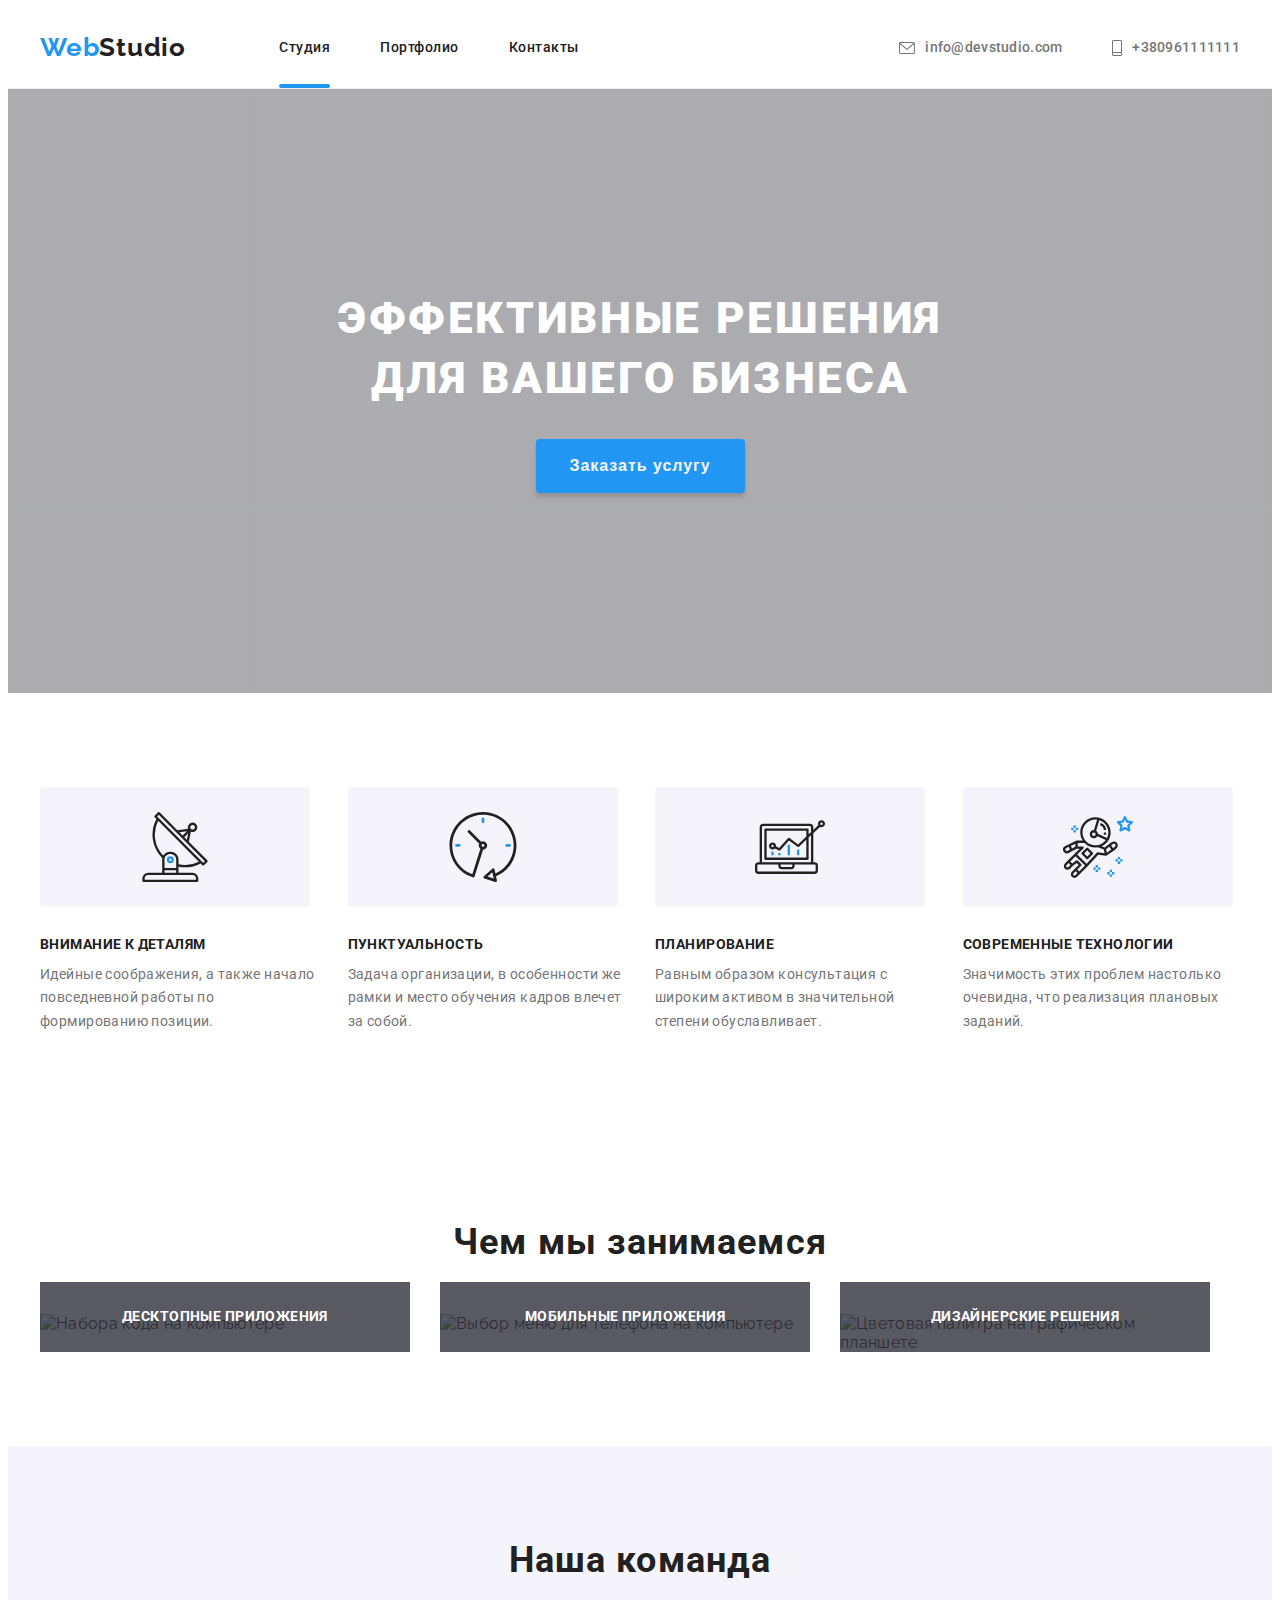
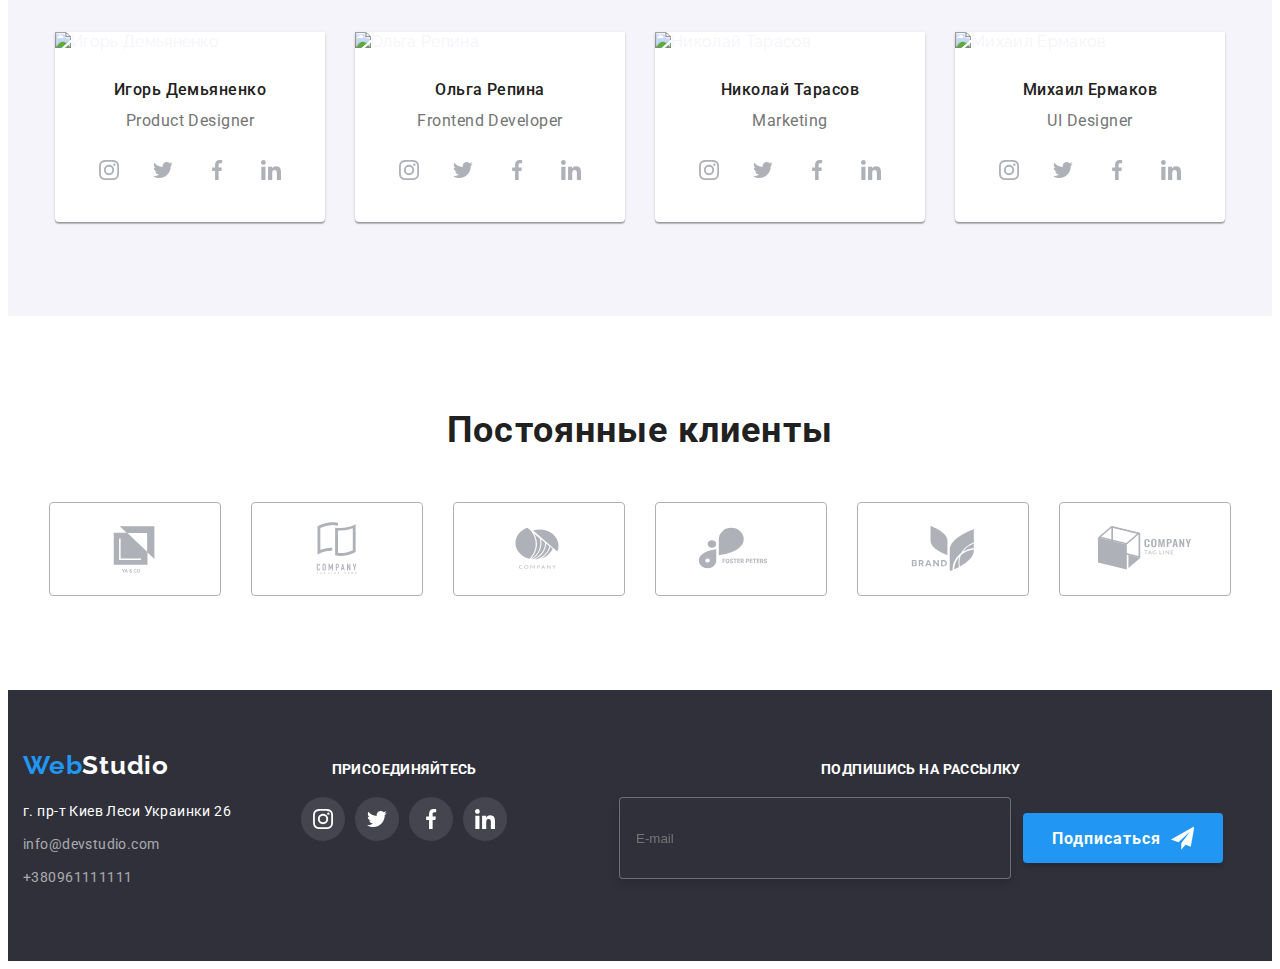
==== commit 40683715: "дз 8-04" ====
--- a/index.html
+++ b/index.html
@@ -29,13 +29,11 @@
         <a class="logo" href="" lang="en"
           >Web<span class="header__logo--accent">Studio</span></a
         >
-         <button type="button" class="menu__button is-open" 
-         data-menu-button
-          aria-expanded="false"
-          aria-controls="menu-container">
-            <svg width="40px" height="40px" aria-label="переключатель мобильного меню">
-              <use class="icon__close" href="./images/symbol-defs 2.svg#icon-close_40px"></use>
-              <use class="icon__menu" href="./images/symbol-defs 2.svg#icon-menu_burger"></use>
+          <button class="menu-toggle--open js-open-menu" type="button" aria-controls="mobile-menu"
+            aria-expanded="false" data-menu-button>
+            <svg class="icon-open-menu" width="40" height="40" aria-label="Мобильное меню">
+              <use class="icon-menu" href="./images/symbol-defs 2.svg#icon-menu_burger">
+              </use>
             </svg>
           </button>
         <nav class="navigation">
@@ -69,133 +67,49 @@
             >
           </li>
         </ul>
-        <!--Mobile menu-->
-        <div class="menu-container" id="menu-container" data-menu>
-          <ul class="list menu-nav">
-            <li class="menu-nav__item">
-              <a href="" class="menu-nav__link menu-nav__link--current"
-                >Студия</a
-              >
-            </li>
-            <li class="menu-nav__item">
-              <a href="./portfolio.html" class="menu-nav__link">Портфолио</a>
-            </li>
-            <li class="menu-nav__item">
-              <a href="" class="menu-nav__link">Контакты</a>
-            </li>
-          </ul>
+         <!-- Mobile menu -->
+    <div class="menu-container js-menu-container" id="mobile-menu">
+        <button class="menu-toggle--close js-close-menu">
+            <svg class="icon-close-menu" width="40" height="40" aria-label="Мобильное меню">
+                <use class="icon-cross" href="./images/symbol-defs 2.svg#icon-close_40px">
+                </use>
+            </svg>
+        </button>
+        <ul class="mobile-menu__nav">
+            <li class="mobile-menu__item link">
+                <a href="./index.html" class="mobile-menu__nav-link nav__link--active">Студия</a>
+            </li>
+            <li class="mobile-menu__item link">
+                <a href="./portfolio.html" class="mobile-menu__nav-link">Портфолио</a>
+            </li>
+            <li class="mobile-menu__item link">
+                <a href="" class="mobile-menu__nav-link">Контакты</a>
+            </li>
+        </ul>
+        <ul class="mobile-menu__contacts">
+            <li class="mobile-menu__item link">
+                <a href="tel:+380961111111" class="mobile-menu__contacts-link-tel">+38 096 111 11 11</a>
+            </li>
+            <li class="mobile-menu__item link">
+                <a href="mailto:info@devstudio.com" class="mobile-menu__contacts-link-mail">info@devstudio.com</a>
+            </li>
+        </ul>
+        <ul class="mobile-menu__socials">
+            <li class="mobile-menu__items link">
+                <a href="" class="mobile-menu__socials-link">Instagram</a>
+            </li>
+            <li class="mobile-menu__items link">
+                <a href="" class="mobile-menu__socials-link">Twitter</a>
+            </li>
+            <li class="mobile-menu__items link">
+                <a href="" class="mobile-menu__socials-link">Facebook</a>
+            </li>
+            <li class="mobile-menu__items link">
+                <a href="" class="mobile-menu__socials-link">LinkedIn</a>
+            </li>
+        </ul>
 
-          <ul class="list menu-contacts">
-            <li class="menu-contacts__item">
-              <a href="tel:+380961111111" class="menu-contacts__phone"
-                >+38 096 111 11 11</a
-              >
-            </li>
-            <li class="menu-contacts__item">
-              <a href="mailto:info@devstudio.com" class="menu-contacts__mail"
-                >info@devstudio.com</a
-              >
-            </li>
-          </ul>
-          <ul class="list menu-socials">
-            <li class="menu-socials__item">
-              <a href="" class="menu-socials__link">Instagram</a>
-            </li>
-            <li class="menu-socials__item">
-              <a href="" class="menu-socials__link">Twitter</a>
-            </li>
-            <li class="menu-socials__item">
-              <a href="" class="menu-socials__link">Facebook</a>
-            </li>
-            <li class="menu-socials__item">
-              <a href="" class="menu-socials__link">LinkedIn</a>
-            </li>
-          </ul>
-        </div>
-        <div class="menu-container" id="menu-container" data-menu>
-          <ul class="list menu-nav">
-            <li class="menu-nav__item">
-              <a href="" class="menu-nav__link menu-nav__link--current"
-                >Студия</a
-              >
-            </li>
-            <li class="menu-nav__item">
-              <a href="./portfolio.html" class="menu-nav__link">Портфолио</a>
-            </li>
-            <li class="menu-nav__item">
-              <a href="" class="menu-nav__link">Контакты</a>
-            </li>
-          </ul>
-
-          <ul class="list menu-contacts">
-            <li class="menu-contacts__item">
-              <a href="tel:+380961111111" class="menu-contacts__phone"
-                >+38 096 111 11 11</a
-              >
-            </li>
-            <li class="menu-contacts__item">
-              <a href="mailto:info@devstudio.com" class="menu-contacts__mail"
-                >info@devstudio.com</a
-              >
-            </li>
-          </ul>
-          <ul class="list menu-socials">
-            <li class="menu-socials__item">
-              <a href="" class="menu-socials__link">Instagram</a>
-            </li>
-            <li class="menu-socials__item">
-              <a href="" class="menu-socials__link">Twitter</a>
-            </li>
-            <li class="menu-socials__item">
-              <a href="" class="menu-socials__link">Facebook</a>
-            </li>
-            <li class="menu-socials__item">
-              <a href="" class="menu-socials__link">LinkedIn</a>
-            </li>
-          </ul>
-        </div>
-        <div class="menu-container" id="menu-container" data-menu>
-          <ul class="list menu-nav">
-            <li class="menu-nav__item">
-              <a href="" class="menu-nav__link menu-nav__link--current"
-                >Студия</a
-              >
-            </li>
-            <li class="menu-nav__item">
-              <a href="./portfolio.html" class="menu-nav__link">Портфолио</a>
-            </li>
-            <li class="menu-nav__item">
-              <a href="" class="menu-nav__link">Контакты</a>
-            </li>
-          </ul>
-
-          <ul class="list menu-contacts">
-            <li class="menu-contacts__item">
-              <a href="tel:+380961111111" class="menu-contacts__phone"
-                >+38 096 111 11 11</a
-              >
-            </li>
-            <li class="menu-contacts__item">
-              <a href="mailto:info@devstudio.com" class="menu-contacts__mail"
-                >info@devstudio.com</a
-              >
-            </li>
-          </ul>
-          <ul class="list menu-socials">
-            <li class="menu-socials__item">
-              <a href="" class="menu-socials__link">Instagram</a>
-            </li>
-            <li class="menu-socials__item">
-              <a href="" class="menu-socials__link">Twitter</a>
-            </li>
-            <li class="menu-socials__item">
-              <a href="" class="menu-socials__link">Facebook</a>
-            </li>
-            <li class="menu-socials__item">
-              <a href="" class="menu-socials__link">LinkedIn</a>
-            </li>
-          </ul>
-        </div>
+    </div>
       </div>
     </header> 
     <!--Уникальное меню-->
@@ -366,29 +280,47 @@
           <h2 class="work__subtitles subject">Чем мы занимаемся</h2>
           <ul class="special__link">
             <li class="work__list link">
+              <picture>
+                <source media="(min-width :1200px)" srcset="./images/work/img-1.jpg 1x,
+                  images/work/img-1@2x.jpg 2x" type="image/jpg">
+                 <img
+                class="img"
+                src="./images/work/img-1.jpg"
+                alt="Набора кода на компьютере"
+                width="370"
+                loading='lazy'
+              />
+              </picture>
+              <p class="work">Десктопные приложения</p>
+            </li>
+            <li class="work__list link">
+              <picture>
+                <source media="(min-width :1200px)" srcset="./images/work/img-2.jpg 1x,
+                  images/work/img-2@2x.jpg 2x" type="image/jpg">
               <img
                 class="img"
-                src="./images/img-1.jpg"
-                alt="Набора кода на компьютере"
-                width="370"
-              />
-              <p class="work">Десктопные приложения</p>
+                src="./images/work/img-2"
+                alt="Выбор меню для телефона на компьютере"
+                 width="370"
+                 loading='lazy'
+                />
+              </picture>
+              
+              <p class="work">Мобильные приложения</p>
             </li>
             <li class="work__list link">
+              <picture>
+               <source media="(min-width :1200px)" srcset="./images/work/img-3.jpg 1x,
+                  images/work/img-3@2x.jpg 2x" type="image/jpg">
               <img
                 class="img"
-                src="./images/img-2.jpg"
-                alt="Выбор меню для телефона на компьютере width370"
-              />
-              <p class="work">Мобильные приложения</p>
-            </li>
-            <li class="work__list link">
-              <img
-                class="img"
-                src="./images/img-3.jpg"
+                src="./images/work/img-3"
                 alt="Цветовая палитра на графическом планшете"
                 width="370"
+                loading='lazy'
               />
+              </picture>
+
               <p class="work">Дизайнерские решения</p>
             </li>
           </ul>
@@ -401,12 +333,21 @@
           <ul class="work__team--link">
             <li class="team__list link">
               <div class="personal">
-                <img
+                <picture>
+                  <source media="(min-width :1200px)" srcset="./images/team/img-1_lg.jpg 1x,
+                  images/team/img-1_lg@2x.jpg 2x" type="image/jpg">
+                  <source media="(min-width :768px)" srcset="./images/team/img-1_md.jpg 1x,
+                  images/team/img-1_md@2x.jpg 2x" type="image/jpg">
+                  <source media="(max-width :767px)" srcset="./images/team/img-1_sm.jpg 1x,
+                  images/team/img-1_sm@2x.jpg 2x" type="image/jpg">
+                  <img
                   class="img"
-                  src="./images/img-m1.jpg"
+                  src="./images/team/img-1_sm.jpg"
                   alt="Игорь Демьяненко"
                   width="270"
-                />
+                 loading="lazy"/>
+                </picture>
+                
                 <div class="personal__team">
                   <h3 class="caption">Игорь Демьяненко</h3>
                   <p class="list">Product Designer</p>
@@ -479,12 +420,21 @@
             </li>
             <li class="team__list link">
               <div class="personal">
-                <img
+                <picture>
+                  <source media="(min-width :1200px)" srcset="./images/team/img-2_lg.jpg 1x,
+                  images/team/img-2_lg@2x.jpg 2x" type="image/jpg">
+                  <source media="(min-width :768px)" srcset="./images/team/img-2_md.jpg 1x,
+                  images/team/img-2_md@2x.jpg 2x" type="image/jpg">
+                  <source media="(max-width :767px)" srcset="./images/team/img-2_sm.jpg 1x,
+                  images/team/img-2_sm@2x.jpg 2x" type="image/jpg">
+                  <img
                   class="img"
-                  src="./images/img-w.jpg"
+                  src="./images/team/img-2_sm.jpg"
                   alt="Ольга Репина"
                   width="270"
-                />
+                  loading="lazy"/>
+                </picture>
+                
                 <div class="personal__team">
                   <h3 class="caption">Ольга Репина</h3>
                   <p class="list">Frontend Developer</p>
@@ -557,12 +507,21 @@
             </li>
             <li class="team__list link">
               <div class="personal">
-                <img
+                <picture>
+                  <source media="(min-width :1200px)" srcset="./images/team/img-3_lg.jpg 1x,
+                  images/team/img-3_lg@2x.jpg 2x" type="image/jpg">
+                  <source media="(min-width :768px)" srcset="./images/team/img-3_md.jpg 1x,
+                  images/team/img-3_md@2x.jpg 2x" type="image/jpg">
+                  <source media="(max-width :767px)" srcset="./images/team/img-3_sm.jpg 1x,
+                  images/team/img-3_sm@2x.jpg 2x" type="image/jpg">
+                   <img
                   class="img"
-                  src="./images/img-m3.jpg"
+                  src="./images/team/img-3_sm.jpg"
                   alt="Николай Тарасов"
                   width="270"
-                />
+                  loading="lazy"/>
+                </picture>
+               
                 <div class="personal__team">
                   <h3 class="caption">Николай Тарасов</h3>
                   <p class="list">Marketing</p>
@@ -635,12 +594,20 @@
             </li>
             <li class="team__list link">
               <div class="personal">
-                <img
+                <picture>
+                   <source media="(min-width :1200px)" srcset="./images/team/img-4_lg.jpg 1x,
+                  images/team/img-4_lg@2x.jpg 2x" type="image/jpg">
+                  <source media="(min-width :768px)" srcset="./images/team/img-4_md.jpg 1x,
+                  images/team/img-4_md@2x.jpg 2x" type="image/jpg">
+                  <source media="(max-width :767px)" srcset="./images/team/img-4_sm.jpg 1x,
+                  images/team/img-4_sm@2x.jpg 2x" type="image/jpg">
+                  <img
                   class="img"
-                  src="./images/img-m4.jpg"
+                  src="./images/team/img-4_sm.jpg"
                   alt="Михаил Ермаков"
                   width="270"
-                />
+                  loading="lazy"/>
+                </picture>
                 <div class="personal__team">
                   <h3 class="caption">Михаил Ермаков</h3>
                   <p class="list">UI Designer</p>
--- a/css/main.min.css
+++ b/css/main.min.css
@@ -1,2 +1,2 @@
-:root{--main-text-color: #212121;--secondary-text-color: #757575;--accent-color: #2196f3;--primery-white-color: #ffffff;--bg-color-ourteam: #e5e5e5;--bg-footer: #2f303a;--bg-color-section: #f5f4fa;--bg-color-title: #2f303a;--bg-color-btn-section: #188ce8;--footer-contacts-color: rgba(255, 255, 255, 0.6)}.html{-webkit-box-sizing:border-box;box-sizing:border-box}.body{color:var(--main-text-color);background-color:var(--primery-white-color);font-family:"Raleway", "Roboto", sans-serif;cursor:pointer;text-decoration:none}.container{padding-left:15px;padding-right:15px;margin-left:auto;margin-right:auto}@media screen and (min-width: 480px){.container{width:480px}}@media screen and (min-width: 768px){.container{width:768px}}@media screen and (min-width: 1200px){.container{width:1200px}}.portfolio__container{padding-left:15px;padding-right:15px;margin-left:auto;margin-right:auto}@media screen and (min-width: 480px){.portfolio__container{width:480px}}@media screen and (min-width: 768px){.portfolio__container{width:768px}}@media screen and (min-width: 1200px){.portfolio__container{width:1200px}}.h1,.h2,.h3,.h4,.h5,.h6,.p{margin:0}.img{display:block;width:100%}.link{list-style:none;letter-spacing:0.02em}.list{font-family:"Roboto";color:var(--secondary-text-color);font-weight:400;font-size:16px;line-height:1.38;text-align:center;letter-spacing:0.03em}.btn__hero{color:var(--bg-color-section);background-color:var(--accent-color);-webkit-box-shadow:0px 4px 4px rgba(0,0,0,0.15);box-shadow:0px 4px 4px rgba(0,0,0,0.15);border-radius:4px;border-color:transparent;cursor:pointer;font-weight:700;font-size:16px;line-height:1.87;display:-webkit-box;display:-ms-flexbox;display:flex;-webkit-box-align:center;-ms-flex-align:center;align-items:center;text-align:center;margin:0 auto;padding:10px 32px;letter-spacing:0.06em}.btn__hero:hover,.btn__hero:focus{background-color:#188ce8}.btn{color:var(--main-text-color);background-color:var(--bg-color-section);font-family:"Roboto";font-style:normal;font-weight:500;font-size:16px;line-height:1.62;text-align:center;cursor:pointer;letter-spacing:0.03em}.button{padding:0;margin-top:0;margin-bottom:50px}.portfolio__container .button{display:-webkit-box;display:-ms-flexbox;display:flex;-webkit-box-align:center;-ms-flex-align:center;align-items:center;-webkit-box-pack:center;-ms-flex-pack:center;justify-content:center}@media screen and (max-width: 767.98px){.portfolio__container .button{-ms-flex-wrap:wrap;flex-wrap:wrap;-webkit-box-pack:start;-ms-flex-pack:start;justify-content:flex-start;margin-top:0;margin-bottom:40px;margin-left:0}}@media screen and (min-width: 768px) and (max-width: 1199.98px){.portfolio__container .button{margin-bottom:30px}}@media screen and (max-width: 1199.98px){.portfolio{padding-top:94px;padding-bottom:94px}}@media screen and (min-width: 480px){.portfolio{padding-top:60px;padding-bottom:60px}}.portfolio__button--filter{padding:6px 22px;border:none;border-radius:4px;background-color:var(--bg-color-section);-webkit-transition:250ms cubic-bezier(0.4, 0, 0.2, 1);transition:250ms cubic-bezier(0.4, 0, 0.2, 1)}.portfolio__button--filter:hover,.portfolio__button--filter:focus{color:var(--primery-white-color);background-color:var(--accent-color);-webkit-box-shadow:0px 3px 1px rgba(0,0,0,0.1),0px 1px 2px rgba(0,0,0,0.08),0px 2px 2px rgba(0,0,0,0.12);box-shadow:0px 3px 1px rgba(0,0,0,0.1),0px 1px 2px rgba(0,0,0,0.08),0px 2px 2px rgba(0,0,0,0.12);border-radius:4px}.portfolio .portfolio__link{margin-right:8px}@media screen and (max-width: 767.98px){.portfolio__link{margin-bottom:15px}}.portfolio .portfolio__link:last-child{margin-right:0px}.form__btn{font-weight:700;font-size:16px;line-height:1.87;display:-webkit-box;display:-ms-flexbox;display:flex;-webkit-box-align:center;-ms-flex-align:center;align-items:center;text-align:center;margin-left:auto;margin-right:auto;padding:10px 55px;letter-spacing:0.06em;-webkit-box-shadow:0px 4px 4px rgba(0,0,0,0.15);box-shadow:0px 4px 4px rgba(0,0,0,0.15);border-radius:4px;cursor:pointer;-webkit-transition:250ms cubic-bezier(0.4, 0, 0.2, 1);transition:250ms cubic-bezier(0.4, 0, 0.2, 1)}.modal__btn{-webkit-box-align:center;-ms-flex-align:center;align-items:center;-webkit-box-pack:center;-ms-flex-pack:center;justify-content:center;display:-webkit-box;display:-ms-flexbox;display:flex;position:absolute;top:8px;right:8px;width:30px;height:30px;background-color:var(--primery-white-color);border:1px solid rgba(0,0,0,0.1);border-radius:50%;padding:0;cursor:pointer;-webkit-transition:background-color 250ms cubic-bezier(0.4, 0, 0.2, 1);transition:background-color 250ms cubic-bezier(0.4, 0, 0.2, 1)}.submit__button{display:-webkit-box;display:-ms-flexbox;display:flex;-webkit-box-align:center;-ms-flex-align:center;align-items:center;-webkit-box-pack:center;-ms-flex-pack:center;justify-content:center;width:200px;height:50px;font-family:"Roboto";font-weight:700;font-size:16px;line-height:1.87;letter-spacing:0.06em;color:var(--primery-white-color);padding:10px 29px;border:none;background-color:var(--accent-color);-webkit-box-shadow:0px 4px 4px rgba(0,0,0,0.15);box-shadow:0px 4px 4px rgba(0,0,0,0.15);border-radius:4px;cursor:pointer;-webkit-transition:background-color 250ms cubic-bezier(0.4, 0, 0.2, 1);transition:background-color 250ms cubic-bezier(0.4, 0, 0.2, 1)}@media screen and (min-width: 480px){.submit__button{margin:0 auto 0 auto}}.submit__button:hover,.submit__button:focus{background-color:var(--bg-color-btn-section);-webkit-transition:background-color 250ms cubic-bezier(0.4, 0, 0.2, 1);transition:background-color 250ms cubic-bezier(0.4, 0, 0.2, 1)}.logo{padding-top:24px;margin-right:93px;padding-bottom:25px;color:var(--accent-color);font-family:"Raleway";font-weight:700;font-size:26px;line-height:1.19;letter-spacing:0.03em}@media screen and (max-width: 767.98px){.logo{margin-right:auto}}@media screen and (min-width: 768px) and (max-width: 1199.98px){.logo{margin-right:88px;padding-right:0}}.header__logo--accent{color:var(--main-text-color);font-family:"Raleway";font-weight:700;font-size:26px;line-height:1.19;letter-spacing:0.03em}.footer__logo--accent{color:var(--primery-white-color)}.footer__logo{padding:0}@media screen and (max-width: 767.98px){.footer__logo{display:-webkit-box;display:-ms-flexbox;display:flex;-webkit-box-align:baseline;-ms-flex-align:baseline;align-items:baseline;margin-left:auto;margin-right:auto;margin-bottom:20px;width:154px;height:28px}}@media screen and (min-width: 768px) and (max-width: 1199.98px){.footer__logo{margin:0 auto 0 auto;width:154px;height:28px;-webkit-box-align:baseline;-ms-flex-align:baseline;align-items:baseline}}@media screen and (min-width: 1200px){.footer__logo{display:block;margin-right:0;margin-bottom:20px}}.backdrop{position:fixed;width:100%;height:100%;top:0;left:0;background-color:rgba(0,0,0,0.2);z-index:10;-webkit-transition:opacity 1000ms cubic-bezier(0.4, 0, 0.2, 1),visiblity 1000ms cubic-bezier(0.4, 0, 0.2, 1);transition:opacity 1000ms cubic-bezier(0.4, 0, 0.2, 1),visiblity 1000ms cubic-bezier(0.4, 0, 0.2, 1)}.backdrop.is-hidden{opacity:0;visibility:hidden;pointer-events:none}.modal__form{padding:40px}.form__title,.form__group,.form__label,.form__message,.form__checkbox{display:block}.form-title{font-family:"Roboto";font-weight:700;font-weight:700;font-size:20px;line-height:1.15;text-align:center;letter-spacing:0.03em;color:var(--main-text-color);margin-bottom:12px}.form__group{display:-webkit-box;display:-ms-flexbox;display:flex;-webkit-box-orient:vertical;-webkit-box-direction:normal;-ms-flex-direction:column;flex-direction:column;position:relative;text-align:left;width:100%;margin-bottom:10px}.form__group--policy{display:-webkit-box;display:-ms-flexbox;display:flex;-webkit-box-orient:vertical;-webkit-box-direction:normal;-ms-flex-direction:column;flex-direction:column;position:relative;text-align:left;width:100%;margin-bottom:20px;font-family:"Roboto";line-height:1.16;letter-spacing:0.01em;cursor:pointer;color:#757575}.form__label{margin-bottom:4px;font-weight:400;font-size:12px;font-family:"Roboto";line-height:1.16;letter-spacing:0.01em;cursor:pointer;color:#757575}.form__input{height:40px;padding:12px;padding-left:42px;border:1px solid rgba(33,33,33,0.2);border-radius:4px;outline:transparent;cursor:pointer;-webkit-transition:250ms cubic-bezier(0.4, 0, 0.2, 1);transition:250ms cubic-bezier(0.4, 0, 0.2, 1)}.form__input:hover,.form__input:focus{outline:1px solid var(--accent-color);-webkit-transition:250ms cubic-bezier(0.4, 0, 0.2, 1);transition:250ms cubic-bezier(0.4, 0, 0.2, 1)}.form__input:hover ~ .form__icon{fill:var(--accent-color);-webkit-transition:250ms cubic-bezier(0.4, 0, 0.2, 1);transition:250ms cubic-bezier(0.4, 0, 0.2, 1)}.form__input:focus ~ .form__icon{fill:var(--accent-color);-webkit-transition:250ms cubic-bezier(0.4, 0, 0.2, 1);transition:250ms cubic-bezier(0.4, 0, 0.2, 1)}.form__icon{position:absolute;top:50%;left:12px;-webkit-transform:translateY(20%);transform:translateY(20%);-webkit-transition:250ms cubic-bezier(0.4, 0, 0.2, 1);transition:250ms cubic-bezier(0.4, 0, 0.2, 1)}.form__icon:hover,.form__icon:focus{fill:var(--accent-color)}.form__message{resize:none;height:120px;padding:12px 16px;border:1px solid rgba(33,33,33,0.2);border-radius:4px;font-family:"Roboto";font-weight:400;font-size:14px;line-height:1.14px;letter-spacing:0.01em;-webkit-transition:250ms cubic-bezier(0.4, 0, 0.2, 1);transition:250ms cubic-bezier(0.4, 0, 0.2, 1)}.form__message:hover,.form__message:focus{outline:1px solid var(--accent-color);-webkit-transition:250ms cubic-bezier(0.4, 0, 0.2, 1);transition:250ms cubic-bezier(0.4, 0, 0.2, 1)}.form__checkbox{display:-webkit-box;display:-ms-flexbox;display:flex;-webkit-box-align:center;-ms-flex-align:center;align-items:center;margin-bottom:20px;margin-bottom:30px}.form-checkbox-desc{font-family:"Roboto";font-weight:400;font-size:14px;line-height:24px;letter-spacing:0.03em;color:#757575}.form__conf{color:var(--accent-color);font-family:"Roboto";font-weight:400;font-size:14px;line-height:1.71;letter-spacing:0.03em;border-bottom:1px solid var(--accent-color);-webkit-transition:bacground-color 250ms cubic-bezier(0.4, 0, 0.2, 1);transition:bacground-color 250ms cubic-bezier(0.4, 0, 0.2, 1)}.form__conf:hover,.form__conf:focus{color:var(--bg-color-btn-section)}.checkbox__custom{width:16px;height:15px;margin-right:8px;display:-webkit-box;display:-ms-flexbox;display:flex;-webkit-box-align:center;-ms-flex-align:center;align-items:center;-webkit-box-pack:center;-ms-flex-pack:center;justify-content:center;outline:1px solid;outline-offset:-2px;border-radius:4px;-webkit-transition:250ms cubic-bezier(0.4, 0, 0.2, 1);transition:250ms cubic-bezier(0.4, 0, 0.2, 1)}.checkbox:checked+.checkbox__custom{background-color:var(--accent-color);outline:var(--bg-color-btn-section)}.checkbox__custom__icon{opacity:0;-webkit-transition:opacity 250ms cubic-bezier(0.4, 0, 0.2, 1);transition:opacity 250ms cubic-bezier(0.4, 0, 0.2, 1)}.checkbox:checked+.checkbox__custom .checkbox__custom__icon{opacity:1}.visually-hidden{visibility:hidden}.modal__wrapper{position:absolute;top:50%;left:50%;-webkit-transform:translate(-50%, -50%);transform:translate(-50%, -50%);width:528px;background-color:var(--primery-white-color);-webkit-box-shadow:0px 1px 3px rgba(0,0,0,0.12),0px 1px 1px rgba(0,0,0,0.14),0px 2px 1px rgba(0,0,0,0.2);box-shadow:0px 1px 3px rgba(0,0,0,0.12),0px 1px 1px rgba(0,0,0,0.14),0px 2px 1px rgba(0,0,0,0.2);border-radius:4px;-webkit-animation-name:visible-modal;animation-name:visible-modal;-webkit-animation-duration:2500ms;animation-duration:2500ms;-webkit-animation-timing-function:linear;animation-timing-function:linear}@-webkit-keyframes visible-modal{0%{opacity:0;-webkit-transform:scale(0.2);transform:scale(0.2)}50%{opacity:0.5;-webkit-transform:translate(-50%, -50%);transform:translate(-50%, -50%)}100%{visibility:visible;opacity:1;-webkit-transform:translate(-50%, -50%);transform:translate(-50%, -50%)}}@keyframes visible-modal{0%{opacity:0;-webkit-transform:scale(0.2);transform:scale(0.2)}50%{opacity:0.5;-webkit-transform:translate(-50%, -50%);transform:translate(-50%, -50%)}100%{visibility:visible;opacity:1;-webkit-transform:translate(-50%, -50%);transform:translate(-50%, -50%)}}.modal__icon{-webkit-transform:rotate(0deg);transform:rotate(0deg);color:var(--main-text-color);-webkit-transition:color, -webkit-transform;transition:color, -webkit-transform;transition:color, transform;transition:color, transform, -webkit-transform;-webkit-transition-duration:250ms;transition-duration:250ms;-webkit-transition-timing-function:linear;transition-timing-function:linear;-webkit-transition-delay:0;transition-delay:0;padding:0}.modal__icon:hover,.modal__icon:hover{color:var(--secondary-text-color);-webkit-transform:rotate(180deg);transform:rotate(180deg);fill:var(--accent-color)}.social__networks{margin:0}.social__networks--list{display:-webkit-box;display:-ms-flexbox;display:flex;-webkit-box-align:center;-ms-flex-align:center;align-items:center;-webkit-box-pack:center;-ms-flex-pack:center;justify-content:center;padding:0}.social__item:not(:last-child){margin-right:10px}.social__item{display:-webkit-box;display:-ms-flexbox;display:flex;-webkit-box-align:center;-ms-flex-align:center;align-items:center;-webkit-box-pack:center;-ms-flex-pack:center;justify-content:center;background-color:var(--primery-white-color);border-radius:50%}.social__link{width:44px;height:44px;background-color:var(--primery-white-color);border-radius:50%;display:-webkit-box;display:-ms-flexbox;display:flex;-webkit-box-align:center;-ms-flex-align:center;align-items:center;-webkit-box-pack:center;-ms-flex-pack:center;justify-content:center;-webkit-transition:250ms cubic-bezier(0.4, 0, 0.2, 1);transition:250ms cubic-bezier(0.4, 0, 0.2, 1)}.social__link:hover,.social__link:focus{background-color:var(--accent-color)}.social__icon{fill:#afb1b8;background-color:transparent}.social__link:hover .social__icon,.social__link:focus .social__icon{fill:var(--primery-white-color)}.footer__subject{color:var(--primery-white-color);font-family:"Roboto";font-weight:700;font-size:14px;line-height:1.14;letter-spacing:0.03em;margin-top:0;margin-bottom:20px}@media screen and (min-width: 480px){.footer__subject{text-align:center}}@media screen and (max-width: 767.98px){.social{margin-left:auto;margin-right:auto;margin-bottom:20px}}@media screen and (min-width: 768px){.social{margin:0 auto 60px 0;-webkit-box-align:center;-ms-flex-align:center;align-items:center}}@media screen and (min-width: 1200px){.social{margin-top:12px;margin-right:auto}}.footer__team--link{display:-webkit-box;display:-ms-flexbox;display:flex;-webkit-box-align:center;-ms-flex-align:center;align-items:center;-webkit-box-pack:center;-ms-flex-pack:center;justify-content:center;padding-left:0;margin:0;list-style:none}.footer__social__item:not(:last-child){margin-right:10px}.footer__social__link{width:44px;height:44px;display:-webkit-box;display:-ms-flexbox;display:flex;-webkit-box-align:center;-ms-flex-align:center;align-items:center;-webkit-box-pack:center;-ms-flex-pack:center;justify-content:center;background-color:rgba(255,255,255,0.1);border-radius:50%;-webkit-transition:250ms cubic-bezier(0.4, 0, 0.2, 1);transition:250ms cubic-bezier(0.4, 0, 0.2, 1)}.footer__social__link:hover,.footer__social__link:focus{background-color:var(--accent-color)}.footer__social__icon{fill:var(--primery-white-color)}@media screen and (min-width: 480px){.footer__social__form{display:-webkit-box;display:-ms-flexbox;display:flex;text-align:center;-webkit-box-orient:vertical;-webkit-box-direction:normal;-ms-flex-direction:column;flex-direction:column}}@media screen and (min-width: 768px) and (max-width: 1199.98px){.footer__social__form{margin-left:auto;margin-right:auto}}@media screen and (min-width: 1200px){.footer__social__form{-webkit-box-sizing:border-box;box-sizing:border-box}}.clients__title{margin-top:0}@media screen and (min-width: 480px){.clients__title{margin-bottom:30px}}@media screen and (min-width: 1200px){.clients__title{margin-bottom:50px}}.list{list-style:none}.clients__list{padding-left:0;margin:0}@media screen and (max-width: 767.98px){.clients__list{display:-webkit-box;display:-ms-flexbox;display:flex;-webkit-box-align:center;-ms-flex-align:center;align-items:center;-ms-flex-wrap:wrap;flex-wrap:wrap}}@media screen and (min-width: 768px) and (max-width: 1199.98px){.clients__list{display:-webkit-box;display:-ms-flexbox;display:flex;-ms-flex-wrap:wrap;flex-wrap:wrap;-webkit-box-pack:center;-ms-flex-pack:center;justify-content:center}}@media screen and (min-width: 1200px){.clients__list{display:-webkit-box;display:-ms-flexbox;display:flex;-webkit-box-align:center;-ms-flex-align:center;align-items:center;-webkit-box-pack:center;-ms-flex-pack:center;justify-content:center}}.clients__item{margin-right:30px}@media screen and (max-width: 767.98px){.clients__item{-ms-flex-preferred-size:calc((100% - 1 * 30px) / 2);flex-basis:calc((100% - 1 * 30px) / 2);margin-bottom:30px}}@media screen and (min-width: 768px) and (max-width: 1199.98px){.clients__item{-ms-flex-preferred-size:calc((100% - 2 * 30px) / 3);flex-basis:calc((100% - 2 * 30px) / 3);margin-bottom:30px}}@media screen and (min-width: 1200px){.clients__item{padding:0}}@media screen and (min-width: 1200px){.clients__item:last-child{margin-right:0}}@media screen and (max-width: 767.98px){.clients__item:nth-child(2n+2){margin-right:0}}@media screen and (min-width: 768px) and (max-width: 1199.98px){.clients__item:nth-child(3n){margin:0}}.clients__link{height:92px;display:-webkit-box;display:-ms-flexbox;display:flex;-webkit-box-pack:center;-ms-flex-pack:center;justify-content:center;-webkit-box-align:center;-ms-flex-align:center;align-items:center;color:#afb1b8;border:1px solid #afb1b8;border-radius:4px;-webkit-transition:250ms cubic-bezier(0.4, 0, 0.2, 1);transition:250ms cubic-bezier(0.4, 0, 0.2, 1)}@media screen and (max-width: 767.98px){.clients__link{width:210}}@media screen and (min-width: 768px) and (max-width: 1199.98px){.clients__link{width:226px}}@media screen and (min-width: 1200px){.clients__link{width:170px}}.clients__link:hover,.clients__link:focus{color:var(--accent-color);border:1px solid var(--accent-color)}.clients__icon{fill:currentColor}.footer{padding-top:60px;padding-bottom:60px;background-color:var(--bg-footer);font-family:"Roboto", sans-serif;cursor:pointer;text-decoration:none}.footer__container{display:-webkit-box;display:-ms-flexbox;display:flex}@media screen and (max-width: 767.98px){.footer__container{display:-webkit-box;display:-ms-flexbox;display:flex;-ms-flex-wrap:wrap;flex-wrap:wrap;-webkit-box-align:baseline;-ms-flex-align:baseline;align-items:baseline;-webkit-box-orient:vertical;-webkit-box-direction:normal;-ms-flex-direction:column;flex-direction:column}}@media screen and (min-width: 768px){.footer__container{-ms-flex-wrap:wrap;flex-wrap:wrap;-webkit-box-orient:horizontal;-webkit-box-direction:normal;-ms-flex-direction:row;flex-direction:row;-webkit-box-align:baseline;-ms-flex-align:baseline;align-items:baseline;margin:0}}@media screen and (max-width: 767.98px){.footer__adress{margin-top:0;margin-bottom:60px;margin-left:auto;margin-right:auto;text-align:center}}@media screen and (min-width: 768px) and (max-width: 1199.98px){.footer__adress{margin-right:165px;text-align:center;margin-bottom:60px;margin-left:auto}}@media screen and (min-width: 1200px){.footer__adress{margin-right:70px}}.address{font-family:"Roboto"}@media screen and (max-width: 767.98px){.address{padding:0;margin:0}}@media screen and (min-width: 1200px){.address{margin:0;padding:0}}.address :hover,.address :focus{color:var(--accent-color)}.address-geo{color:var(--primery-white-color);font-family:"Roboto";font-style:normal;font-weight:400;font-size:14px;line-height:1.71;letter-spacing:0.03em;-webkit-transition:250ms cubic-bezier(0.4, 0, 0.2, 1);transition:250ms cubic-bezier(0.4, 0, 0.2, 1)}.footer__address__contacts{color:var(--footer-contacts-color);font-family:"Roboto";font-style:normal;font-weight:400;font-size:14px;line-height:1.71;letter-spacing:0.03em;-webkit-transition:250ms cubic-bezier(0.4, 0, 0.2, 1);transition:250ms cubic-bezier(0.4, 0, 0.2, 1)}.footer__address__contacts :hover,.footer__address__contacts :focus{color:var(--accent-color)}@media screen and (min-width: 480px){.address__link{margin-bottom:8px}}@media screen and (min-width: 1200px){.address__link{margin-bottom:9px}}.address__link:last-child{margin-bottom:0}.footer__subject__form{display:block;color:var(--primery-white-color);font-family:"Roboto";font-weight:700;font-size:14px;line-height:1.14;letter-spacing:0.03em;margin-top:12px;margin-bottom:20px}@media screen and (max-width: 767.98px){.footer__subject__form{margin-left:auto;margin-right:auto}}.footer__form{display:-webkit-box;display:-ms-flexbox;display:flex;-webkit-box-align:center;-ms-flex-align:center;align-items:center;-webkit-text-decoration:column;text-decoration:column}@media screen and (min-width: 480px){.footer__form{display:-webkit-box;display:-ms-flexbox;display:flex;-webkit-box-align:center;-ms-flex-align:center;align-items:center;-webkit-text-decoration:column;text-decoration:column;-ms-flex-wrap:wrap;flex-wrap:wrap;margin-left:auto;margin-right:auto}}@media screen and (min-width: 768px) and (max-width: 1199.98px){.footer__form{display:-webkit-box;display:-ms-flexbox;display:flex;-webkit-box-align:center;-ms-flex-align:center;align-items:center;-webkit-box-orient:vertical;-webkit-box-direction:normal;-ms-flex-direction:column;flex-direction:column;-ms-flex-wrap:wrap;flex-wrap:wrap;margin-left:auto;margin-right:auto}}.footer__email__input{width:358px;height:50px;padding:15px 16px;margin-right:12px;background-color:var(--bg-footer);border:1px solid rgba(255,255,255,0.3);-webkit-filter:drop-shadow(0px 4px 4px rgba(0,0,0,0.15));filter:drop-shadow(0px 4px 4px rgba(0,0,0,0.15));border-radius:4px;cursor:pointer;-webkit-transition:250ms cubic-bezier(0.4, 0, 0.2, 1);transition:250ms cubic-bezier(0.4, 0, 0.2, 1);color:var(--secondary-text-color)}@media screen and (max-width: 767.98px){.footer__email__input{width:450px;margin:0 0 20px 0}}@media screen and (min-width: 768px) and (max-width: 1199.98px){.footer__email__input{width:450px;margin-bottom:20px;margin-right:0}}.footer__email__input:hover,.footer__email__input:focus{border:1px solid var(--accent-color);-webkit-transition:250ms cubic-bezier(0.4, 0, 0.2, 1);transition:250ms cubic-bezier(0.4, 0, 0.2, 1)}.send__icon{fill:currentColor;margin-left:10px}.header{color:var(--main-text-color);background-color:var(--primery-white-color);font-family:"Roboto", sans-serif;border-bottom:1px solid #ececec}.header__container{display:-webkit-box;display:-ms-flexbox;display:flex;-webkit-box-align:center;-ms-flex-align:center;align-items:center;margin:auto;-webkit-box-pack:center;-ms-flex-pack:center;justify-content:center}.navigation{font-family:"Roboto", sans-serif;font-style:normal;font-weight:700;font-size:26px;line-height:1.19;letter-spacing:0.03em}@media screen and (max-width: 767.98px){.navigation{display:none}}.site__nav{color:var(--main-text-color);font-family:"Roboto", sans-serif;font-weight:500;font-size:14px;line-height:1.14}.navigation__list{display:-webkit-box;display:-ms-flexbox;display:flex;-webkit-box-align:center;-ms-flex-align:center;align-items:center;margin:0}.link__items{margin-right:50px}.link__items:last-child{margin-right:0px}.items{padding:0;margin:0}.items :hover,.items :focus,.items.current,.items :active{color:var(--accent-color)}.navigation__link{position:relative;display:block;padding-top:32px;padding-bottom:32px;-webkit-transition:250ms cubic-bezier(0.4, 0, 0.2, 1);transition:250ms cubic-bezier(0.4, 0, 0.2, 1)}.navigation__link :hover,.navigation__link :focus{color:var(--accent-color);display:block}.header__contacts{display:-webkit-box;display:-ms-flexbox;display:flex;margin-top:0;margin-left:auto;margin-bottom:0;-webkit-box-align:center;-ms-flex-align:center;align-items:center;padding:0}@media screen and (max-width: 767.98px){.header__contacts{display:none}}@media screen and (min-width: 768px) and (max-width: 1199.98px){.header__contacts{-ms-flex-wrap:wrap;flex-wrap:wrap;margin-left:84px}}.header__contacts :hover,.header__contacts :focus{color:var(--accent-color)}.header__contacts--studio{display:-webkit-box;display:-ms-flexbox;display:flex;-webkit-box-align:center;-ms-flex-align:center;align-items:center;-webkit-box-pack:center;-ms-flex-pack:center;justify-content:center;padding-top:32px;padding-bottom:32px;color:var(--secondary-text-color);font-family:"Roboto";font-style:normal;font-weight:500;font-size:14px;line-height:1.14;letter-spacing:0.02em;-webkit-transition:250ms cubic-bezier(0.4, 0, 0.2, 1);transition:250ms cubic-bezier(0.4, 0, 0.2, 1)}@media screen and (min-width: 768px) and (max-width: 1199.98px){.header__contacts--studio{padding:0;font-size:12px;line-height:1.16}}.header__contacts--mail{display:-webkit-box;display:-ms-flexbox;display:flex;-webkit-box-align:center;-ms-flex-align:center;align-items:center;-webkit-box-pack:center;-ms-flex-pack:center;justify-content:center;padding-top:32px;padding-bottom:32px;margin-right:50px;color:var(--secondary-text-color);font-family:"Roboto";font-style:normal;font-weight:500;font-size:14px;line-height:1.14;letter-spacing:0.02em;-webkit-transition:250ms cubic-bezier(0.4, 0, 0.2, 1);transition:250ms cubic-bezier(0.4, 0, 0.2, 1)}@media screen and (min-width: 768px) and (max-width: 1199.98px){.header__contacts--mail{margin-right:0;padding:0 0 10px 0;font-size:12px;line-height:1.16}}.link__items--current>.navigation__link::after{position:absolute;content:"";display:block;bottom:0;left:0%;width:100%;height:4px;border-radius:2px;background-color:var(--accent-color)}.link__items--current{margin-right:50px}.icon{margin-right:10px;fill:currentColor}a{text-decoration:none}.section{padding-top:60px;padding-bottom:60px}@media screen and (min-width: 1200px){.section{padding-top:94px;padding-bottom:94px}}.hero{text-align:center}.hero__container{max-width:1600px;padding-top:118px;padding-bottom:118px;margin-left:auto;margin-right:auto;background-image:-webkit-gradient(linear, left top, right top, from(rgba(47,48,58,0.4)), to(rgba(47,48,58,0.4))),url(../images/hero/hero.jpg);background-image:linear-gradient(to right, rgba(47,48,58,0.4), rgba(47,48,58,0.4)),url(../images/hero/hero.jpg);background-repeat:no-repeat;background-position:center;background-size:cover;background-color:var(--bg-color-title)}@media screen and (min-width: 1200px){.hero__container{padding-top:200px;padding-bottom:200px}}.hero__title{width:360px;margin-top:0;margin-right:auto;margin-bottom:30px;margin-left:auto;color:var(--primery-white-color);font-family:"Roboto", sans-serif;font-weight:900;font-size:26px;line-height:1.61;text-align:center;letter-spacing:0.06em;text-transform:uppercase}@media screen and (min-width: 1200px){.hero__title{width:696px;font-size:44px;line-height:1.36}}.btn-section :hover{color:var(--primery-white-color);background-color:var(--accent-color)}.btn-section :focus{color:var(--main-text-color);background-color:var(--bg-color-btn-section)}.heading{font-family:"Roboto";font-weight:700;font-size:18px;line-height:2;letter-spacing:0.06em;color:var(--main-text-color)}.desc{font-family:"Roboto";color:var(--secondary-text-color);font-weight:400;font-size:16px;line-height:1.87;letter-spacing:0.03em}@media screen and (max-width: 767.98px){.cards{margin:0;padding:0}}@media screen and (min-width: 768px){.cards{display:-webkit-box;display:-ms-flexbox;display:flex;-ms-flex-wrap:wrap;flex-wrap:wrap;margin-top:0;margin-bottom:-30px;padding-left:0}}@media screen and (min-width: 1200px){.cards{margin-bottom:0;margin-top:-30px;padding:0px;display:-webkit-box;display:-ms-flexbox;display:flex;-ms-flex-wrap:wrap;flex-wrap:wrap}}.cards__link{-webkit-box-sizing:border-box;box-sizing:border-box;background:var(--primery-white-color);-webkit-transition:250ms cubic-bezier(0.4, 0, 0.2, 1);transition:250ms cubic-bezier(0.4, 0, 0.2, 1);overflow:hidden}@media screen and (max-width: 767.98px){.cards__link{width:450px;margin:0 0 30px 0;padding:0}}@media screen and (min-width: 768px) and (max-width: 1199.98px){.cards__link{width:calc((100% - 60px) / 2);margin-right:30px;margin-bottom:30px}}@media screen and (min-width: 1200px){.cards__link{width:370;margin-top:30px;margin-left:0;margin-right:30px}}.cards__link:hover,.cards__link:focus{-webkit-box-shadow:0px 1px 1px rgba(0,0,0,0.12),0px 4px 4px rgba(0,0,0,0.06),1px 4px 6px rgba(0,0,0,0.16);box-shadow:0px 1px 1px rgba(0,0,0,0.12),0px 4px 4px rgba(0,0,0,0.06),1px 4px 6px rgba(0,0,0,0.16)}@media screen and (min-width: 1200px){.cards__link:nth-child(3n){margin-right:0}.cards__link:last-child(-n+3){margin-bottom:0}}@media screen and (min-width: 768px) and (max-width: 1199.98px){.cards__link:nth-child(2n){margin:0}}@media screen and (min-width: 768px) and (max-width: 1199.98px){.cards__link:last-child{margin:0}}.thumb{position:relative;overflow:hidden}@media screen and (min-width: 768px) and (max-width: 1199.98px){.gallery{height:100%;display:-webkit-box;display:-ms-flexbox;display:flex;-webkit-box-orient:vertical;-webkit-box-direction:normal;-ms-flex-direction:column;flex-direction:column}}.block__desk{display:block;width:370;padding:20px 24px;border:1px solid #eeeeee;-webkit-box-flex:1;-ms-flex-positive:1;flex-grow:1}.block__desk .heading{margin-bottom:4px;margin-top:0}.block__desk .desc{margin:0}.overlay-text{position:absolute;width:100%;height:100%;padding:63px 24px;margin:0;font-family:"Roboto";font-weight:400;font-size:18px;line-height:1.56;letter-spacing:0.03em;color:var(--primery-white-color);background-color:rgba(33,150,243,0.9);opacity:0;-webkit-transition:250ms cubic-bezier(0.4, 0, 0.2, 1);transition:250ms cubic-bezier(0.4, 0, 0.2, 1)}.gallery:hover .overlay-text,.gallery:hover .overlay-text{-webkit-transform:translateY(-100%);transform:translateY(-100%);opacity:1}.subtitles{padding-bottom:10px;margin:0;color:var(--main-text-color);font-family:"Roboto";font-weight:700;font-size:14px;line-height:1.14;letter-spacing:0.03em;text-transform:uppercase}@media screen and (max-width: 767.98px){.subtitles{display:-webkit-box;display:-ms-flexbox;display:flex;-webkit-box-pack:center;-ms-flex-pack:center;justify-content:center;-webkit-box-align:center;-ms-flex-align:center;align-items:center}}.text{margin:0;color:var(--secondary-text-color);font-family:"Roboto";font-weight:400;font-size:14px;line-height:1.71;letter-spacing:0.03em}@media screen and (min-width: 768px){.special__container{display:-webkit-box;display:-ms-flexbox;display:flex}}.special__link{margin:0px}@media screen and (min-width: 768px){.special__link{display:-webkit-box;display:-ms-flexbox;display:flex;-ms-flex-wrap:wrap;flex-wrap:wrap;-webkit-box-pack:center;-ms-flex-pack:center;justify-content:center}}@media screen and (min-width: 1200px){.special__link{display:-webkit-box;display:-ms-flexbox;display:flex;-ms-flex-wrap:nowrap;flex-wrap:nowrap;-webkit-box-pack:center;-ms-flex-pack:center;justify-content:center;margin:0;padding-right:30px}}.special__link:last-child{padding-right:0px}.special__list{margin-bottom:30px}@media screen and (min-width: 768px){.special__list{-ms-flex-preferred-size:calc((100% - 1 * 30px) / 2);flex-basis:calc((100% - 1 * 30px) / 2);margin-right:30px}}@media screen and (min-width: 1200px){.special__list{-ms-flex-preferred-size:calc((100% - 3 * 30px) / 4);flex-basis:calc((100% - 3 * 30px) / 4);margin-right:30px;margin-bottom:0px}}@media screen and (min-width: 768px){.special__list:nth-child(2n+2){margin:0}}@media screen and (min-width: 1200px){.special__list:nth-child(2n+2){margin-right:30px}}@media screen and (min-width: 1200px){.special__list:last-child{margin-right:0}}.list__icon:hover,.list__icon:focus{fill:var(--accent-color)}.special__list__icon{width:270px;height:120px;background-color:#f5f4fa;border-radius:4px;margin-bottom:30px;display:-webkit-box;display:-ms-flexbox;display:flex;-webkit-box-pack:center;-ms-flex-pack:center;justify-content:center;-webkit-box-align:center;-ms-flex-align:center;align-items:center}@media screen and (min-width: 480px){.special__list__icon{width:100%}}@media screen and (min-width: 768px){.special__list__icon{width:354px;height:120px}}@media screen and (min-width: 1200px){.special__list__icon{width:270px;height:120px}}.team{color:var(--bg-color-section);background:#f5f4fa}@media screen and (max-width: 767.98px){.work__team--link{display:-webkit-box;display:-ms-flexbox;display:flex;-webkit-box-align:center;-ms-flex-align:center;align-items:center;-webkit-box-orient:vertical;-webkit-box-direction:normal;-ms-flex-direction:column;flex-direction:column;margin:0px;padding:0}}@media screen and (min-width: 768px){.work__team--link{display:-webkit-box;display:-ms-flexbox;display:flex;-ms-flex-wrap:wrap;flex-wrap:wrap;-webkit-box-pack:center;-ms-flex-pack:center;justify-content:center;margin:0px;padding:0}}@media screen and (min-width: 1200px){.work__team--link{display:-webkit-box;display:-ms-flexbox;display:flex;-webkit-box-align:center;-ms-flex-align:center;align-items:center;padding-left:0;margin:0}}.team__list{background:#f5f4fa}@media screen and (max-width: 767.98px){.team__list{margin-bottom:30px;width:450px;height:622px}}@media screen and (min-width: 768px) and (max-width: 1199.98px){.team__list{margin-right:30px;margin-bottom:30px;width:354px;height:536px}}@media screen and (min-width: 1200px){.team__list{margin-right:30px;width:270px}}@media screen and (min-width: 768px) and (max-width: 1199.98px){.team__list:nth-child(2n+2){margin:0}}@media screen and (min-width: 1200px){.team__list:last-child{margin-right:0}}.personal{background-color:var(--primery-white-color);-webkit-box-shadow:0px 1px 3px rgba(0,0,0,0.12),0px 1px 1px rgba(0,0,0,0.14),0px 2px 1px rgba(0,0,0,0.2);box-shadow:0px 1px 3px rgba(0,0,0,0.12),0px 1px 1px rgba(0,0,0,0.14),0px 2px 1px rgba(0,0,0,0.2);border-radius:0px 0px 4px 4px}.personal__team{display:block;padding-top:30px}@media screen and (min-width: 480px){.personal__team{padding-bottom:24px}}@media screen and (min-width: 1200px){.personal__team{padding-bottom:30px}}.personal__team .caption{margin-top:0;margin-bottom:10px}.personal__team .list{margin-top:0;margin-bottom:16px}.caption{font-family:"Roboto";color:var(--main-text-color);font-weight:500;font-size:16px;line-height:1.18;text-align:center;letter-spacing:0.03em}.work__subtitles__team{margin-top:0}@media screen and (min-width: 480px){.work__subtitles__team{margin-bottom:30px}}@media screen and (min-width: 1200px){.work__subtitles__team{margin-bottom:50px}}.subject{color:var(--main-text-color);font-family:"Roboto";font-weight:700;text-align:center;letter-spacing:0.03em}@media screen and (min-width: 480px){.subject{font-size:28px;line-height:1.17}}@media screen and (min-width: 1200px){.subject{font-size:36px;line-height:1.16}}.work__container{display:block}@media screen and (max-width: 1199.98px){.work__container{display:none;padding-top:0}}.work__subtitles{margin-top:0;margin-bottom:50px}.special__link{padding:0}.work__list{position:relative;margin-right:30px}.special__link>.work__list{-ms-flex-preferred-size:370px;flex-basis:370px}.work__list:last-child{padding-right:0}.work{position:absolute;display:-webkit-box;display:-ms-flexbox;display:flex;width:100%;height:70px;bottom:0;left:0;font-family:"Roboto";font-weight:700;font-size:14px;line-height:1.14;text-align:center;-webkit-box-align:center;-ms-flex-align:center;align-items:center;-webkit-box-pack:center;-ms-flex-pack:center;justify-content:center;letter-spacing:0.03em;text-transform:uppercase;margin:0;color:var(--primery-white-color);background-color:rgba(47,48,58,0.8)}.menu__button{display:-webkit-inline-box;display:-ms-inline-flexbox;display:inline-flex;margin:0;padding:0;border:none;background-color:transparent;margin-left:auto;padding-top:10px;z-index:1000}@media screen and (min-width: 768px){.menu__button{display:none}}.menu__button:hover,.menu__button:focus{fill:var(--accent-color)}.menu__button .menu__icon{display:none}.menu__button.is-open .menu__icon{display:block}.menu__button.is-open .menu__close{display:none}.menu-container{position:absolute;top:0;width:100%;height:100%;left:0;z-index:900;background-color:var(--main-background-color);padding:48px 40px;-webkit-box-shadow:0px 4px 8px rgba(0,0,0,0.04),0px 2px 4px rgba(0,0,0,0.08),0px 1px 3px rgba(0,0,0,0.16);box-shadow:0px 4px 8px rgba(0,0,0,0.04),0px 2px 4px rgba(0,0,0,0.08),0px 1px 3px rgba(0,0,0,0.16);-webkit-box-orient:vertical;-webkit-box-direction:normal;-ms-flex-direction:column;flex-direction:column;-webkit-box-pack:justify;-ms-flex-pack:justify;justify-content:space-between}@media screen and (min-width: 768px){.menu-container{display:none}}.menu-container.is-open{display:-webkit-box;display:-ms-flexbox;display:flex}.menu-nav__item:not(:last-child){margin-bottom:32px}.menu-nav__link{text-decoration:none;font-family:"Roboto";font-style:normal;font-weight:500;font-size:40px;line-height:1.17;letter-spacing:0.02em;cursor:pointer;color:var(--secondary-text-color)}.menu-nav__link--current{color:var(--accent-color)}.menu-contacts{margin-top:auto}.menu-contacts__item:not(:last-child){margin-bottom:32px}.menu-contacts__phone{text-decoration:none;font-family:"Roboto";font-style:normal;font-weight:500;font-size:34px;line-height:1.17;letter-spacing:0.02em;color:var(--accent-color)}.menu-contacts__mail{text-decoration:none;font-family:"Roboto";font-style:normal;font-weight:500;font-size:24px;line-height:1.16;letter-spacing:0.02em;color:var(--main-text-color)}.menu-socials{display:-webkit-box;display:-ms-flexbox;display:flex;margin:0;margin-top:64px;padding-right:auto}.menu-socials__link{text-decoration:none;font-family:"Roboto";font-style:normal;font-weight:500;font-size:18px;line-height:1.22;letter-spacing:0.02em;color:var(--accent-color)}.menu-socials__item:not(:last-child){border-right:1px solid;color:rgba(33,33,33,0.2)}.menu-socials__item{padding:0 15px}
+:root{--main-text-color: #212121;--secondary-text-color: #757575;--accent-color: #2196f3;--primery-white-color: #ffffff;--bg-color-ourteam: #e5e5e5;--bg-footer: #2f303a;--bg-color-section: #f5f4fa;--bg-color-title: #2f303a;--bg-color-btn-section: #188ce8;--footer-contacts-color: rgba(255, 255, 255, 0.6)}.html{-webkit-box-sizing:border-box;box-sizing:border-box}.body{color:var(--main-text-color);background-color:var(--primery-white-color);font-family:"Raleway", "Roboto", sans-serif;cursor:pointer;text-decoration:none}.container{padding-left:15px;padding-right:15px;margin-left:auto;margin-right:auto}@media screen and (min-width: 480px){.container{width:480px}}@media screen and (min-width: 768px){.container{width:768px}}@media screen and (min-width: 1200px){.container{width:1200px}}.portfolio__container{padding-left:15px;padding-right:15px;margin-left:auto;margin-right:auto}@media screen and (min-width: 480px){.portfolio__container{width:480px}}@media screen and (min-width: 768px){.portfolio__container{width:768px}}@media screen and (min-width: 1200px){.portfolio__container{width:1200px}}.h1,.h2,.h3,.h4,.h5,.h6,.p{margin:0}.img{display:block;width:100%;height:auto}.link{list-style:none;letter-spacing:0.02em}.list{font-family:"Roboto";color:var(--secondary-text-color);font-weight:400;font-size:16px;line-height:1.38;text-align:center;letter-spacing:0.03em}.btn__hero{color:var(--bg-color-section);background-color:var(--accent-color);-webkit-box-shadow:0px 4px 4px rgba(0,0,0,0.15);box-shadow:0px 4px 4px rgba(0,0,0,0.15);border-radius:4px;border-color:transparent;cursor:pointer;font-weight:700;font-size:16px;line-height:1.87;display:-webkit-box;display:-ms-flexbox;display:flex;-webkit-box-align:center;-ms-flex-align:center;align-items:center;text-align:center;margin:0 auto;padding:10px 32px;letter-spacing:0.06em}.btn__hero:hover,.btn__hero:focus{background-color:#188ce8}.btn{color:var(--main-text-color);background-color:var(--bg-color-section);font-family:"Roboto";font-style:normal;font-weight:500;font-size:16px;line-height:1.62;text-align:center;cursor:pointer;letter-spacing:0.03em}.button{padding:0;margin-top:0;margin-bottom:50px}.portfolio__container .button{display:-webkit-box;display:-ms-flexbox;display:flex;-webkit-box-align:center;-ms-flex-align:center;align-items:center;-webkit-box-pack:center;-ms-flex-pack:center;justify-content:center}@media screen and (max-width: 767.98px){.portfolio__container .button{-ms-flex-wrap:wrap;flex-wrap:wrap;-webkit-box-pack:start;-ms-flex-pack:start;justify-content:flex-start;margin-top:0;margin-bottom:40px;margin-left:0}}@media screen and (min-width: 768px) and (max-width: 1199.98px){.portfolio__container .button{margin-bottom:30px}}@media screen and (max-width: 1199.98px){.portfolio{padding-top:94px;padding-bottom:94px}}@media screen and (min-width: 480px){.portfolio{padding-top:60px;padding-bottom:60px}}.portfolio__button--filter{padding:6px 22px;border:none;border-radius:4px;background-color:var(--bg-color-section);-webkit-transition:250ms cubic-bezier(0.4, 0, 0.2, 1);transition:250ms cubic-bezier(0.4, 0, 0.2, 1)}.portfolio__button--filter:hover,.portfolio__button--filter:focus{color:var(--primery-white-color);background-color:var(--accent-color);-webkit-box-shadow:0px 3px 1px rgba(0,0,0,0.1),0px 1px 2px rgba(0,0,0,0.08),0px 2px 2px rgba(0,0,0,0.12);box-shadow:0px 3px 1px rgba(0,0,0,0.1),0px 1px 2px rgba(0,0,0,0.08),0px 2px 2px rgba(0,0,0,0.12);border-radius:4px}.portfolio .portfolio__link{margin-right:8px}@media screen and (max-width: 767.98px){.portfolio__link{margin-bottom:15px}}.portfolio .portfolio__link:last-child{margin-right:0px}.form__btn{font-weight:700;font-size:16px;line-height:1.87;display:-webkit-box;display:-ms-flexbox;display:flex;-webkit-box-align:center;-ms-flex-align:center;align-items:center;text-align:center;margin-left:auto;margin-right:auto;padding:10px 55px;letter-spacing:0.06em;-webkit-box-shadow:0px 4px 4px rgba(0,0,0,0.15);box-shadow:0px 4px 4px rgba(0,0,0,0.15);border-radius:4px;cursor:pointer;-webkit-transition:250ms cubic-bezier(0.4, 0, 0.2, 1);transition:250ms cubic-bezier(0.4, 0, 0.2, 1)}.modal__btn{-webkit-box-align:center;-ms-flex-align:center;align-items:center;-webkit-box-pack:center;-ms-flex-pack:center;justify-content:center;display:-webkit-box;display:-ms-flexbox;display:flex;position:absolute;top:8px;right:8px;width:30px;height:30px;background-color:var(--primery-white-color);border:1px solid rgba(0,0,0,0.1);border-radius:50%;padding:0;cursor:pointer;-webkit-transition:background-color 250ms cubic-bezier(0.4, 0, 0.2, 1);transition:background-color 250ms cubic-bezier(0.4, 0, 0.2, 1)}.submit__button{display:-webkit-box;display:-ms-flexbox;display:flex;-webkit-box-align:center;-ms-flex-align:center;align-items:center;-webkit-box-pack:center;-ms-flex-pack:center;justify-content:center;width:200px;height:50px;font-family:"Roboto";font-weight:700;font-size:16px;line-height:1.87;letter-spacing:0.06em;color:var(--primery-white-color);padding:10px 29px;border:none;background-color:var(--accent-color);-webkit-box-shadow:0px 4px 4px rgba(0,0,0,0.15);box-shadow:0px 4px 4px rgba(0,0,0,0.15);border-radius:4px;cursor:pointer;-webkit-transition:background-color 250ms cubic-bezier(0.4, 0, 0.2, 1);transition:background-color 250ms cubic-bezier(0.4, 0, 0.2, 1)}@media screen and (min-width: 480px){.submit__button{margin:0 auto 0 auto}}.submit__button:hover,.submit__button:focus{background-color:var(--bg-color-btn-section);-webkit-transition:background-color 250ms cubic-bezier(0.4, 0, 0.2, 1);transition:background-color 250ms cubic-bezier(0.4, 0, 0.2, 1)}.logo{padding-top:24px;margin-right:93px;padding-bottom:25px;color:var(--accent-color);font-family:"Raleway";font-weight:700;font-size:26px;line-height:1.19;letter-spacing:0.03em}@media screen and (max-width: 767.98px){.logo{margin-right:auto}}@media screen and (min-width: 768px) and (max-width: 1199.98px){.logo{margin-right:88px;padding-right:0}}.header__logo--accent{color:var(--main-text-color);font-family:"Raleway";font-weight:700;font-size:26px;line-height:1.19;letter-spacing:0.03em}.footer__logo--accent{color:var(--primery-white-color)}.footer__logo{padding:0}@media screen and (max-width: 767.98px){.footer__logo{display:-webkit-box;display:-ms-flexbox;display:flex;-webkit-box-align:baseline;-ms-flex-align:baseline;align-items:baseline;margin-left:auto;margin-right:auto;margin-bottom:20px;width:154px;height:28px}}@media screen and (min-width: 768px) and (max-width: 1199.98px){.footer__logo{margin:0 auto 0 auto;width:154px;height:28px;-webkit-box-align:baseline;-ms-flex-align:baseline;align-items:baseline}}@media screen and (min-width: 1200px){.footer__logo{display:block;margin-right:0;margin-bottom:20px}}.backdrop{position:fixed;width:100%;height:100%;top:0;left:0;background-color:rgba(0,0,0,0.2);z-index:10;-webkit-transition:opacity 1000ms cubic-bezier(0.4, 0, 0.2, 1),visiblity 1000ms cubic-bezier(0.4, 0, 0.2, 1);transition:opacity 1000ms cubic-bezier(0.4, 0, 0.2, 1),visiblity 1000ms cubic-bezier(0.4, 0, 0.2, 1)}.backdrop.is-hidden{opacity:0;visibility:hidden;pointer-events:none}.modal__form{padding:40px}.form__title,.form__group,.form__label,.form__message,.form__checkbox{display:block}.form-title{font-family:"Roboto";font-weight:700;font-weight:700;font-size:20px;line-height:1.15;text-align:center;letter-spacing:0.03em;color:var(--main-text-color);margin-bottom:12px}.form__group{display:-webkit-box;display:-ms-flexbox;display:flex;-webkit-box-orient:vertical;-webkit-box-direction:normal;-ms-flex-direction:column;flex-direction:column;position:relative;text-align:left;width:100%;margin-bottom:10px}.form__group--policy{display:-webkit-box;display:-ms-flexbox;display:flex;-webkit-box-orient:vertical;-webkit-box-direction:normal;-ms-flex-direction:column;flex-direction:column;position:relative;text-align:left;width:100%;margin-bottom:20px;font-family:"Roboto";line-height:1.16;letter-spacing:0.01em;cursor:pointer;color:#757575}.form__label{margin-bottom:4px;font-weight:400;font-size:12px;font-family:"Roboto";line-height:1.16;letter-spacing:0.01em;cursor:pointer;color:#757575}.form__input{height:40px;padding:12px;padding-left:42px;border:1px solid rgba(33,33,33,0.2);border-radius:4px;outline:transparent;cursor:pointer;-webkit-transition:250ms cubic-bezier(0.4, 0, 0.2, 1);transition:250ms cubic-bezier(0.4, 0, 0.2, 1)}.form__input:hover,.form__input:focus{outline:1px solid var(--accent-color);-webkit-transition:250ms cubic-bezier(0.4, 0, 0.2, 1);transition:250ms cubic-bezier(0.4, 0, 0.2, 1)}.form__input:hover ~ .form__icon{fill:var(--accent-color);-webkit-transition:250ms cubic-bezier(0.4, 0, 0.2, 1);transition:250ms cubic-bezier(0.4, 0, 0.2, 1)}.form__input:focus ~ .form__icon{fill:var(--accent-color);-webkit-transition:250ms cubic-bezier(0.4, 0, 0.2, 1);transition:250ms cubic-bezier(0.4, 0, 0.2, 1)}.form__icon{position:absolute;top:50%;left:12px;-webkit-transform:translateY(20%);transform:translateY(20%);-webkit-transition:250ms cubic-bezier(0.4, 0, 0.2, 1);transition:250ms cubic-bezier(0.4, 0, 0.2, 1)}.form__icon:hover,.form__icon:focus{fill:var(--accent-color)}.form__message{resize:none;height:120px;padding:12px 16px;border:1px solid rgba(33,33,33,0.2);border-radius:4px;font-family:"Roboto";font-weight:400;font-size:14px;line-height:1.14px;letter-spacing:0.01em;-webkit-transition:250ms cubic-bezier(0.4, 0, 0.2, 1);transition:250ms cubic-bezier(0.4, 0, 0.2, 1)}.form__message:hover,.form__message:focus{outline:1px solid var(--accent-color);-webkit-transition:250ms cubic-bezier(0.4, 0, 0.2, 1);transition:250ms cubic-bezier(0.4, 0, 0.2, 1)}.form__checkbox{display:-webkit-box;display:-ms-flexbox;display:flex;-webkit-box-align:center;-ms-flex-align:center;align-items:center;margin-bottom:20px;margin-bottom:30px}.form-checkbox-desc{font-family:"Roboto";font-weight:400;font-size:14px;line-height:24px;letter-spacing:0.03em;color:#757575}.form__conf{color:var(--accent-color);font-family:"Roboto";font-weight:400;font-size:14px;line-height:1.71;letter-spacing:0.03em;border-bottom:1px solid var(--accent-color);-webkit-transition:bacground-color 250ms cubic-bezier(0.4, 0, 0.2, 1);transition:bacground-color 250ms cubic-bezier(0.4, 0, 0.2, 1)}.form__conf:hover,.form__conf:focus{color:var(--bg-color-btn-section)}.checkbox__custom{width:16px;height:15px;margin-right:8px;display:-webkit-box;display:-ms-flexbox;display:flex;-webkit-box-align:center;-ms-flex-align:center;align-items:center;-webkit-box-pack:center;-ms-flex-pack:center;justify-content:center;outline:1px solid;outline-offset:-2px;border-radius:4px;-webkit-transition:250ms cubic-bezier(0.4, 0, 0.2, 1);transition:250ms cubic-bezier(0.4, 0, 0.2, 1)}.checkbox:checked+.checkbox__custom{background-color:var(--accent-color);outline:var(--bg-color-btn-section)}.checkbox__custom__icon{opacity:0;-webkit-transition:opacity 250ms cubic-bezier(0.4, 0, 0.2, 1);transition:opacity 250ms cubic-bezier(0.4, 0, 0.2, 1)}.checkbox:checked+.checkbox__custom .checkbox__custom__icon{opacity:1}.visually-hidden{visibility:hidden}.modal__wrapper{position:absolute;top:50%;left:50%;-webkit-transform:translate(-50%, -50%);transform:translate(-50%, -50%);width:528px;background-color:var(--primery-white-color);-webkit-box-shadow:0px 1px 3px rgba(0,0,0,0.12),0px 1px 1px rgba(0,0,0,0.14),0px 2px 1px rgba(0,0,0,0.2);box-shadow:0px 1px 3px rgba(0,0,0,0.12),0px 1px 1px rgba(0,0,0,0.14),0px 2px 1px rgba(0,0,0,0.2);border-radius:4px;-webkit-animation-name:visible-modal;animation-name:visible-modal;-webkit-animation-duration:2500ms;animation-duration:2500ms;-webkit-animation-timing-function:linear;animation-timing-function:linear}@-webkit-keyframes visible-modal{0%{opacity:0;-webkit-transform:scale(0.2);transform:scale(0.2)}50%{opacity:0.5;-webkit-transform:translate(-50%, -50%);transform:translate(-50%, -50%)}100%{visibility:visible;opacity:1;-webkit-transform:translate(-50%, -50%);transform:translate(-50%, -50%)}}@keyframes visible-modal{0%{opacity:0;-webkit-transform:scale(0.2);transform:scale(0.2)}50%{opacity:0.5;-webkit-transform:translate(-50%, -50%);transform:translate(-50%, -50%)}100%{visibility:visible;opacity:1;-webkit-transform:translate(-50%, -50%);transform:translate(-50%, -50%)}}.modal__icon{-webkit-transform:rotate(0deg);transform:rotate(0deg);color:var(--main-text-color);-webkit-transition:color, -webkit-transform;transition:color, -webkit-transform;transition:color, transform;transition:color, transform, -webkit-transform;-webkit-transition-duration:250ms;transition-duration:250ms;-webkit-transition-timing-function:linear;transition-timing-function:linear;-webkit-transition-delay:0;transition-delay:0;padding:0}.modal__icon:hover,.modal__icon:hover{color:var(--secondary-text-color);-webkit-transform:rotate(180deg);transform:rotate(180deg);fill:var(--accent-color)}.social__networks{margin:0}.social__networks--list{display:-webkit-box;display:-ms-flexbox;display:flex;-webkit-box-align:center;-ms-flex-align:center;align-items:center;-webkit-box-pack:center;-ms-flex-pack:center;justify-content:center;padding:0}.social__item:not(:last-child){margin-right:10px}.social__item{display:-webkit-box;display:-ms-flexbox;display:flex;-webkit-box-align:center;-ms-flex-align:center;align-items:center;-webkit-box-pack:center;-ms-flex-pack:center;justify-content:center;background-color:var(--primery-white-color);border-radius:50%}.social__link{width:44px;height:44px;background-color:var(--primery-white-color);border-radius:50%;display:-webkit-box;display:-ms-flexbox;display:flex;-webkit-box-align:center;-ms-flex-align:center;align-items:center;-webkit-box-pack:center;-ms-flex-pack:center;justify-content:center;-webkit-transition:250ms cubic-bezier(0.4, 0, 0.2, 1);transition:250ms cubic-bezier(0.4, 0, 0.2, 1)}.social__link:hover,.social__link:focus{background-color:var(--accent-color)}.social__icon{fill:#afb1b8;background-color:transparent}.social__link:hover .social__icon,.social__link:focus .social__icon{fill:var(--primery-white-color)}.footer__subject{color:var(--primery-white-color);font-family:"Roboto";font-weight:700;font-size:14px;line-height:1.14;letter-spacing:0.03em;margin-top:0;margin-bottom:20px}@media screen and (min-width: 480px){.footer__subject{text-align:center}}@media screen and (max-width: 767.98px){.social{margin-left:auto;margin-right:auto;margin-bottom:20px}}@media screen and (min-width: 768px){.social{margin:0 auto 60px 0;-webkit-box-align:center;-ms-flex-align:center;align-items:center}}@media screen and (min-width: 1200px){.social{margin-top:12px;margin-right:auto}}.footer__team--link{display:-webkit-box;display:-ms-flexbox;display:flex;-webkit-box-align:center;-ms-flex-align:center;align-items:center;-webkit-box-pack:center;-ms-flex-pack:center;justify-content:center;padding-left:0;margin:0;list-style:none}.footer__social__item:not(:last-child){margin-right:10px}.footer__social__link{width:44px;height:44px;display:-webkit-box;display:-ms-flexbox;display:flex;-webkit-box-align:center;-ms-flex-align:center;align-items:center;-webkit-box-pack:center;-ms-flex-pack:center;justify-content:center;background-color:rgba(255,255,255,0.1);border-radius:50%;-webkit-transition:250ms cubic-bezier(0.4, 0, 0.2, 1);transition:250ms cubic-bezier(0.4, 0, 0.2, 1)}.footer__social__link:hover,.footer__social__link:focus{background-color:var(--accent-color)}.footer__social__icon{fill:var(--primery-white-color)}@media screen and (min-width: 480px){.footer__social__form{display:-webkit-box;display:-ms-flexbox;display:flex;text-align:center;-webkit-box-orient:vertical;-webkit-box-direction:normal;-ms-flex-direction:column;flex-direction:column}}@media screen and (min-width: 768px) and (max-width: 1199.98px){.footer__social__form{margin-left:auto;margin-right:auto}}@media screen and (min-width: 1200px){.footer__social__form{-webkit-box-sizing:border-box;box-sizing:border-box}}.clients__title{margin-top:0}@media screen and (min-width: 480px){.clients__title{margin-bottom:30px}}@media screen and (min-width: 1200px){.clients__title{margin-bottom:50px}}.list{list-style:none}.clients__list{padding-left:0;margin:0}@media screen and (max-width: 767.98px){.clients__list{display:-webkit-box;display:-ms-flexbox;display:flex;-webkit-box-align:center;-ms-flex-align:center;align-items:center;-ms-flex-wrap:wrap;flex-wrap:wrap}}@media screen and (min-width: 768px) and (max-width: 1199.98px){.clients__list{display:-webkit-box;display:-ms-flexbox;display:flex;-ms-flex-wrap:wrap;flex-wrap:wrap;-webkit-box-pack:center;-ms-flex-pack:center;justify-content:center}}@media screen and (min-width: 1200px){.clients__list{display:-webkit-box;display:-ms-flexbox;display:flex;-webkit-box-align:center;-ms-flex-align:center;align-items:center;-webkit-box-pack:center;-ms-flex-pack:center;justify-content:center}}.clients__item{margin-right:30px}@media screen and (max-width: 767.98px){.clients__item{-ms-flex-preferred-size:calc((100% - 1 * 30px) / 2);flex-basis:calc((100% - 1 * 30px) / 2);margin-bottom:30px}}@media screen and (min-width: 768px) and (max-width: 1199.98px){.clients__item{-ms-flex-preferred-size:calc((100% - 2 * 30px) / 3);flex-basis:calc((100% - 2 * 30px) / 3);margin-bottom:30px}}@media screen and (min-width: 1200px){.clients__item{padding:0}}@media screen and (min-width: 1200px){.clients__item:last-child{margin-right:0}}@media screen and (max-width: 767.98px){.clients__item:nth-child(2n+2){margin-right:0}}@media screen and (min-width: 768px) and (max-width: 1199.98px){.clients__item:nth-child(3n){margin:0}}.clients__link{height:92px;display:-webkit-box;display:-ms-flexbox;display:flex;-webkit-box-pack:center;-ms-flex-pack:center;justify-content:center;-webkit-box-align:center;-ms-flex-align:center;align-items:center;color:#afb1b8;border:1px solid #afb1b8;border-radius:4px;-webkit-transition:250ms cubic-bezier(0.4, 0, 0.2, 1);transition:250ms cubic-bezier(0.4, 0, 0.2, 1)}@media screen and (max-width: 767.98px){.clients__link{width:210}}@media screen and (min-width: 768px) and (max-width: 1199.98px){.clients__link{width:226px}}@media screen and (min-width: 1200px){.clients__link{width:170px}}.clients__link:hover,.clients__link:focus{color:var(--accent-color);border:1px solid var(--accent-color)}.clients__icon{fill:currentColor}.footer{padding-top:60px;padding-bottom:60px;background-color:var(--bg-footer);font-family:"Roboto", sans-serif;cursor:pointer;text-decoration:none}.footer__container{display:-webkit-box;display:-ms-flexbox;display:flex}@media screen and (max-width: 767.98px){.footer__container{display:-webkit-box;display:-ms-flexbox;display:flex;-ms-flex-wrap:wrap;flex-wrap:wrap;-webkit-box-align:baseline;-ms-flex-align:baseline;align-items:baseline;-webkit-box-orient:vertical;-webkit-box-direction:normal;-ms-flex-direction:column;flex-direction:column}}@media screen and (min-width: 768px){.footer__container{-ms-flex-wrap:wrap;flex-wrap:wrap;-webkit-box-orient:horizontal;-webkit-box-direction:normal;-ms-flex-direction:row;flex-direction:row;-webkit-box-align:baseline;-ms-flex-align:baseline;align-items:baseline;margin:0}}@media screen and (max-width: 767.98px){.footer__adress{margin-top:0;margin-bottom:60px;margin-left:auto;margin-right:auto;text-align:center}}@media screen and (min-width: 768px) and (max-width: 1199.98px){.footer__adress{margin-right:165px;text-align:center;margin-bottom:60px;margin-left:auto}}@media screen and (min-width: 1200px){.footer__adress{margin-right:70px}}.address{font-family:"Roboto"}@media screen and (max-width: 767.98px){.address{padding:0;margin:0}}@media screen and (min-width: 1200px){.address{margin:0;padding:0}}.address :hover,.address :focus{color:var(--accent-color)}.address-geo{color:var(--primery-white-color);font-family:"Roboto";font-style:normal;font-weight:400;font-size:14px;line-height:1.71;letter-spacing:0.03em;-webkit-transition:250ms cubic-bezier(0.4, 0, 0.2, 1);transition:250ms cubic-bezier(0.4, 0, 0.2, 1)}.footer__address__contacts{color:var(--footer-contacts-color);font-family:"Roboto";font-style:normal;font-weight:400;font-size:14px;line-height:1.71;letter-spacing:0.03em;-webkit-transition:250ms cubic-bezier(0.4, 0, 0.2, 1);transition:250ms cubic-bezier(0.4, 0, 0.2, 1)}.footer__address__contacts :hover,.footer__address__contacts :focus{color:var(--accent-color)}@media screen and (min-width: 480px){.address__link{margin-bottom:8px}}@media screen and (min-width: 1200px){.address__link{margin-bottom:9px}}.address__link:last-child{margin-bottom:0}.footer__subject__form{display:block;color:var(--primery-white-color);font-family:"Roboto";font-weight:700;font-size:14px;line-height:1.14;letter-spacing:0.03em;margin-top:12px;margin-bottom:20px}@media screen and (max-width: 767.98px){.footer__subject__form{margin-left:auto;margin-right:auto}}.footer__form{display:-webkit-box;display:-ms-flexbox;display:flex;-webkit-box-align:center;-ms-flex-align:center;align-items:center;-webkit-text-decoration:column;text-decoration:column}@media screen and (min-width: 480px){.footer__form{display:-webkit-box;display:-ms-flexbox;display:flex;-webkit-box-align:center;-ms-flex-align:center;align-items:center;-webkit-text-decoration:column;text-decoration:column;-ms-flex-wrap:wrap;flex-wrap:wrap;margin-left:auto;margin-right:auto}}@media screen and (min-width: 768px) and (max-width: 1199.98px){.footer__form{display:-webkit-box;display:-ms-flexbox;display:flex;-webkit-box-align:center;-ms-flex-align:center;align-items:center;-webkit-box-orient:vertical;-webkit-box-direction:normal;-ms-flex-direction:column;flex-direction:column;-ms-flex-wrap:wrap;flex-wrap:wrap;margin-left:auto;margin-right:auto}}.footer__email__input{width:358px;height:50px;padding:15px 16px;margin-right:12px;background-color:var(--bg-footer);border:1px solid rgba(255,255,255,0.3);-webkit-filter:drop-shadow(0px 4px 4px rgba(0,0,0,0.15));filter:drop-shadow(0px 4px 4px rgba(0,0,0,0.15));border-radius:4px;cursor:pointer;-webkit-transition:250ms cubic-bezier(0.4, 0, 0.2, 1);transition:250ms cubic-bezier(0.4, 0, 0.2, 1);color:var(--secondary-text-color)}@media screen and (max-width: 767.98px){.footer__email__input{width:450px;margin:0 0 20px 0}}@media screen and (min-width: 768px) and (max-width: 1199.98px){.footer__email__input{width:450px;margin-bottom:20px;margin-right:0}}.footer__email__input:hover,.footer__email__input:focus{border:1px solid var(--accent-color);-webkit-transition:250ms cubic-bezier(0.4, 0, 0.2, 1);transition:250ms cubic-bezier(0.4, 0, 0.2, 1)}.send__icon{fill:currentColor;margin-left:10px}.header{color:var(--main-text-color);background-color:var(--primery-white-color);font-family:"Roboto", sans-serif;border-bottom:1px solid #ececec}.header__container{display:-webkit-box;display:-ms-flexbox;display:flex;-webkit-box-align:center;-ms-flex-align:center;align-items:center;margin:auto;-webkit-box-pack:center;-ms-flex-pack:center;justify-content:center}.navigation{font-family:"Roboto", sans-serif;font-style:normal;font-weight:700;font-size:26px;line-height:1.19;letter-spacing:0.03em}@media screen and (max-width: 767.98px){.navigation{display:none}}.site__nav{color:var(--main-text-color);font-family:"Roboto", sans-serif;font-weight:500;font-size:14px;line-height:1.14}.navigation__list{display:-webkit-box;display:-ms-flexbox;display:flex;-webkit-box-align:center;-ms-flex-align:center;align-items:center;margin:0}.link__items{margin-right:50px}.link__items:last-child{margin-right:0px}.items{padding:0;margin:0}.items :hover,.items :focus,.items.current,.items :active{color:var(--accent-color)}.navigation__link{position:relative;display:block;padding-top:32px;padding-bottom:32px;-webkit-transition:250ms cubic-bezier(0.4, 0, 0.2, 1);transition:250ms cubic-bezier(0.4, 0, 0.2, 1)}.navigation__link :hover,.navigation__link :focus{color:var(--accent-color);display:block}.header__contacts{display:-webkit-box;display:-ms-flexbox;display:flex;margin-top:0;margin-left:auto;margin-bottom:0;-webkit-box-align:center;-ms-flex-align:center;align-items:center;padding:0}@media screen and (max-width: 767.98px){.header__contacts{display:none}}@media screen and (min-width: 768px) and (max-width: 1199.98px){.header__contacts{-ms-flex-wrap:wrap;flex-wrap:wrap;margin-left:84px}}.header__contacts :hover,.header__contacts :focus{color:var(--accent-color)}.header__contacts--studio{display:-webkit-box;display:-ms-flexbox;display:flex;-webkit-box-align:center;-ms-flex-align:center;align-items:center;-webkit-box-pack:center;-ms-flex-pack:center;justify-content:center;padding-top:32px;padding-bottom:32px;color:var(--secondary-text-color);font-family:"Roboto";font-style:normal;font-weight:500;font-size:14px;line-height:1.14;letter-spacing:0.02em;-webkit-transition:250ms cubic-bezier(0.4, 0, 0.2, 1);transition:250ms cubic-bezier(0.4, 0, 0.2, 1)}@media screen and (min-width: 768px) and (max-width: 1199.98px){.header__contacts--studio{padding:0;font-size:12px;line-height:1.16}}.header__contacts--mail{display:-webkit-box;display:-ms-flexbox;display:flex;-webkit-box-align:center;-ms-flex-align:center;align-items:center;-webkit-box-pack:center;-ms-flex-pack:center;justify-content:center;padding-top:32px;padding-bottom:32px;margin-right:50px;color:var(--secondary-text-color);font-family:"Roboto";font-style:normal;font-weight:500;font-size:14px;line-height:1.14;letter-spacing:0.02em;-webkit-transition:250ms cubic-bezier(0.4, 0, 0.2, 1);transition:250ms cubic-bezier(0.4, 0, 0.2, 1)}@media screen and (min-width: 768px) and (max-width: 1199.98px){.header__contacts--mail{margin-right:0;padding:0 0 10px 0;font-size:12px;line-height:1.16}}.link__items--current>.navigation__link::after{position:absolute;content:"";display:block;bottom:0;left:0%;width:100%;height:4px;border-radius:2px;background-color:var(--accent-color)}.link__items--current{margin-right:50px}.icon{margin-right:10px;fill:currentColor}a{text-decoration:none}.section{padding-top:60px;padding-bottom:60px}@media screen and (min-width: 1200px){.section{padding-top:94px;padding-bottom:94px}}.hero{text-align:center}.hero__container{max-width:1600px;padding-top:118px;padding-bottom:118px;margin-left:auto;margin-right:auto}@media screen and (max-width: 767.98px){.hero__container{background-image:-webkit-gradient(linear, left top, right top, from(rgba(47,48,58,0.4)), to(rgba(47,48,58,0.4))),url(../images/hero/Header_sm.jpg);background-image:linear-gradient(to right, rgba(47,48,58,0.4), rgba(47,48,58,0.4)),url(../images/hero/Header_sm.jpg);background-repeat:no-repeat;background-position:center;background-size:cover;background-color:var(--bg-color-title)}}@media (min-device-pixel-ratio: 2), (-webkit-min-device-pixel-ratio: 2), (min-resolution: 192dpi), (min-resolution: 2dppx){.hero__container{background-image:-webkit-gradient(linear, left top, right top, from(rgba(47,48,58,0.4)), to(rgba(47,48,58,0.4))),url(../images/hero/Header_sm@2x.jpg);background-image:linear-gradient(to right, rgba(47,48,58,0.4), rgba(47,48,58,0.4)),url(../images/hero/Header_sm@2x.jpg)}}@media screen and (min-width: 768px) and (max-width: 1199.98px){.hero__container{background-image:-webkit-gradient(linear, left top, right top, from(rgba(47,48,58,0.4)), to(rgba(47,48,58,0.4))),url(../images/hero/Header_md.jpg);background-image:linear-gradient(to right, rgba(47,48,58,0.4), rgba(47,48,58,0.4)),url(../images/hero/Header_md.jpg)}}@media (min-device-pixel-ratio: 2), (-webkit-min-device-pixel-ratio: 2), (min-resolution: 192dpi), (min-resolution: 2dppx){.hero__container{background-image:-webkit-gradient(linear, left top, right top, from(rgba(47,48,58,0.4)), to(rgba(47,48,58,0.4))),url(../images/hero/Header_md@2x.jpg);background-image:linear-gradient(to right, rgba(47,48,58,0.4), rgba(47,48,58,0.4)),url(../images/hero/Header_md@2x.jpg)}}@media screen and (min-width: 1200px){.hero__container{background-image:-webkit-gradient(linear, left top, right top, from(rgba(47,48,58,0.4)), to(rgba(47,48,58,0.4))),url(../images/hero/Header_lg.jpg);background-image:linear-gradient(to right, rgba(47,48,58,0.4), rgba(47,48,58,0.4)),url(../images/hero/Header_lg.jpg)}}@media (min-device-pixel-ratio: 2), (-webkit-min-device-pixel-ratio: 2), (min-resolution: 192dpi), (min-resolution: 2dppx){.hero__container{background-image:-webkit-gradient(linear, left top, right top, from(rgba(47,48,58,0.4)), to(rgba(47,48,58,0.4))),url(../images/hero/Header_lg@2x.jpg);background-image:linear-gradient(to right, rgba(47,48,58,0.4), rgba(47,48,58,0.4)),url(../images/hero/Header_lg@2x.jpg)}}@media screen and (min-width: 1200px){.hero__container{padding-top:200px;padding-bottom:200px}}.hero__title{width:360px;margin-top:0;margin-right:auto;margin-bottom:30px;margin-left:auto;color:var(--primery-white-color);font-family:"Roboto", sans-serif;font-weight:900;font-size:26px;line-height:1.61;text-align:center;letter-spacing:0.06em;text-transform:uppercase}@media screen and (min-width: 1200px){.hero__title{width:696px;font-size:44px;line-height:1.36}}.btn-section :hover{color:var(--primery-white-color);background-color:var(--accent-color)}.btn-section :focus{color:var(--main-text-color);background-color:var(--bg-color-btn-section)}.heading{font-family:"Roboto";font-weight:700;font-size:18px;line-height:2;letter-spacing:0.06em;color:var(--main-text-color)}.desc{font-family:"Roboto";color:var(--secondary-text-color);font-weight:400;font-size:16px;line-height:1.87;letter-spacing:0.03em}@media screen and (max-width: 767.98px){.cards{margin:0;padding:0}}@media screen and (min-width: 768px){.cards{display:-webkit-box;display:-ms-flexbox;display:flex;-ms-flex-wrap:wrap;flex-wrap:wrap;margin-top:0;margin-bottom:-30px;padding-left:0}}@media screen and (min-width: 1200px){.cards{margin-bottom:0;margin-top:-30px;padding:0px;display:-webkit-box;display:-ms-flexbox;display:flex;-ms-flex-wrap:wrap;flex-wrap:wrap}}.cards__link{-webkit-box-sizing:border-box;box-sizing:border-box;background:var(--primery-white-color);-webkit-transition:250ms cubic-bezier(0.4, 0, 0.2, 1);transition:250ms cubic-bezier(0.4, 0, 0.2, 1);overflow:hidden}@media screen and (max-width: 767.98px){.cards__link{width:450px;margin:0 0 30px 0;padding:0}}@media screen and (min-width: 768px) and (max-width: 1199.98px){.cards__link{width:calc((100% - 60px) / 2);margin-right:30px;margin-bottom:30px}}@media screen and (min-width: 1200px){.cards__link{width:370px;margin-top:30px;margin-left:0;margin-right:30px}}.cards__link:hover,.cards__link:focus{-webkit-box-shadow:0px 1px 1px rgba(0,0,0,0.12),0px 4px 4px rgba(0,0,0,0.06),1px 4px 6px rgba(0,0,0,0.16);box-shadow:0px 1px 1px rgba(0,0,0,0.12),0px 4px 4px rgba(0,0,0,0.06),1px 4px 6px rgba(0,0,0,0.16)}@media screen and (min-width: 1200px){.cards__link:nth-child(3n){margin-right:0}.cards__link:last-child(-n+3){margin-bottom:0}}@media screen and (min-width: 768px) and (max-width: 1199.98px){.cards__link:nth-child(2n){margin-right:0}}@media screen and (min-width: 768px) and (max-width: 1199.98px){.cards__link:last-child{margin:0}}.thumb{position:relative;overflow:hidden}@media screen and (min-width: 768px) and (max-width: 1199.98px){.gallery{height:100%;display:-webkit-box;display:-ms-flexbox;display:flex;-webkit-box-orient:vertical;-webkit-box-direction:normal;-ms-flex-direction:column;flex-direction:column}}.block__desk{display:block;width:370;padding:20px 24px;border:1px solid #eeeeee;-webkit-box-flex:1;-ms-flex-positive:1;flex-grow:1}.block__desk .heading{margin-bottom:4px;margin-top:0}.block__desk .desc{margin:0}.overlay-text{position:absolute;width:100%;height:100%;padding:63px 24px;margin:0;font-family:"Roboto";font-weight:400;font-size:18px;line-height:1.56;letter-spacing:0.03em;color:var(--primery-white-color);background-color:rgba(33,150,243,0.9);opacity:0;-webkit-transition:250ms cubic-bezier(0.4, 0, 0.2, 1);transition:250ms cubic-bezier(0.4, 0, 0.2, 1)}.gallery:hover .overlay-text,.gallery:hover .overlay-text{-webkit-transform:translateY(-100%);transform:translateY(-100%);opacity:1}.subtitles{padding-bottom:10px;margin:0;color:var(--main-text-color);font-family:"Roboto";font-weight:700;font-size:14px;line-height:1.14;letter-spacing:0.03em;text-transform:uppercase}@media screen and (max-width: 767.98px){.subtitles{display:-webkit-box;display:-ms-flexbox;display:flex;-webkit-box-pack:center;-ms-flex-pack:center;justify-content:center;-webkit-box-align:center;-ms-flex-align:center;align-items:center}}.text{margin:0;color:var(--secondary-text-color);font-family:"Roboto";font-weight:400;font-size:14px;line-height:1.71;letter-spacing:0.03em}@media screen and (min-width: 768px){.special__container{display:-webkit-box;display:-ms-flexbox;display:flex}}.special__link{margin:0px}@media screen and (min-width: 768px){.special__link{display:-webkit-box;display:-ms-flexbox;display:flex;-ms-flex-wrap:wrap;flex-wrap:wrap;-webkit-box-pack:center;-ms-flex-pack:center;justify-content:center}}@media screen and (min-width: 1200px){.special__link{display:-webkit-box;display:-ms-flexbox;display:flex;-ms-flex-wrap:nowrap;flex-wrap:nowrap;-webkit-box-pack:center;-ms-flex-pack:center;justify-content:center;margin:0;padding-right:30px}}.special__link:last-child{padding-right:0px}.special__list{margin-bottom:30px}@media screen and (min-width: 768px){.special__list{-ms-flex-preferred-size:calc((100% - 1 * 30px) / 2);flex-basis:calc((100% - 1 * 30px) / 2);margin-right:30px}}@media screen and (min-width: 1200px){.special__list{-ms-flex-preferred-size:calc((100% - 3 * 30px) / 4);flex-basis:calc((100% - 3 * 30px) / 4);margin-right:30px;margin-bottom:0px}}@media screen and (min-width: 768px){.special__list:nth-child(2n+2){margin:0}}@media screen and (min-width: 1200px){.special__list:nth-child(2n+2){margin-right:30px}}@media screen and (min-width: 1200px){.special__list:last-child{margin-right:0}}.list__icon:hover,.list__icon:focus{fill:var(--accent-color)}.special__list__icon{width:270px;height:120px;background-color:#f5f4fa;border-radius:4px;margin-bottom:30px;display:-webkit-box;display:-ms-flexbox;display:flex;-webkit-box-pack:center;-ms-flex-pack:center;justify-content:center;-webkit-box-align:center;-ms-flex-align:center;align-items:center}@media screen and (min-width: 480px){.special__list__icon{width:100%}}@media screen and (min-width: 768px){.special__list__icon{width:354px;height:120px}}@media screen and (min-width: 1200px){.special__list__icon{width:270px;height:120px}}.team{color:var(--bg-color-section);background:#f5f4fa}@media screen and (max-width: 767.98px){.work__team--link{display:-webkit-box;display:-ms-flexbox;display:flex;-webkit-box-align:center;-ms-flex-align:center;align-items:center;-webkit-box-orient:vertical;-webkit-box-direction:normal;-ms-flex-direction:column;flex-direction:column;margin:0px;padding:0}}@media screen and (min-width: 768px){.work__team--link{display:-webkit-box;display:-ms-flexbox;display:flex;-ms-flex-wrap:wrap;flex-wrap:wrap;-webkit-box-pack:center;-ms-flex-pack:center;justify-content:center;margin:0px;padding:0}}@media screen and (min-width: 1200px){.work__team--link{display:-webkit-box;display:-ms-flexbox;display:flex;-webkit-box-align:center;-ms-flex-align:center;align-items:center;padding-left:0;margin:0}}.team__list{background:#f5f4fa}@media screen and (max-width: 767.98px){.team__list{margin-bottom:30px;width:450px;height:622px}}@media screen and (min-width: 768px) and (max-width: 1199.98px){.team__list{margin-right:30px;margin-bottom:30px;width:354px;height:536px}}@media screen and (min-width: 1200px){.team__list{margin-right:30px;width:270px}}@media screen and (min-width: 768px) and (max-width: 1199.98px){.team__list:nth-child(2n+2){margin:0}}@media screen and (min-width: 1200px){.team__list:last-child{margin-right:0}}.personal{background-color:var(--primery-white-color);-webkit-box-shadow:0px 1px 3px rgba(0,0,0,0.12),0px 1px 1px rgba(0,0,0,0.14),0px 2px 1px rgba(0,0,0,0.2);box-shadow:0px 1px 3px rgba(0,0,0,0.12),0px 1px 1px rgba(0,0,0,0.14),0px 2px 1px rgba(0,0,0,0.2);border-radius:0px 0px 4px 4px}.personal__team{display:block;padding-top:30px}@media screen and (min-width: 480px){.personal__team{padding-bottom:24px}}@media screen and (min-width: 1200px){.personal__team{padding-bottom:30px}}.personal__team .caption{margin-top:0;margin-bottom:10px}.personal__team .list{margin-top:0;margin-bottom:16px}.caption{font-family:"Roboto";color:var(--main-text-color);font-weight:500;font-size:16px;line-height:1.18;text-align:center;letter-spacing:0.03em}.work__subtitles__team{margin-top:0}@media screen and (min-width: 480px){.work__subtitles__team{margin-bottom:30px}}@media screen and (min-width: 1200px){.work__subtitles__team{margin-bottom:50px}}.subject{color:var(--main-text-color);font-family:"Roboto";font-weight:700;text-align:center;letter-spacing:0.03em}@media screen and (min-width: 480px){.subject{font-size:28px;line-height:1.17}}@media screen and (min-width: 1200px){.subject{font-size:36px;line-height:1.16}}.work__container{display:block}@media screen and (max-width: 1199.98px){.work__container{display:none;padding-top:0}}.work__subtitles{margin-top:0;margin-bottom:50px}.special__link{padding:0}.work__list{position:relative;margin-right:30px}.special__link>.work__list{-ms-flex-preferred-size:370px;flex-basis:370px}.work__list:last-child{padding-right:0}.work{position:absolute;display:-webkit-box;display:-ms-flexbox;display:flex;width:100%;height:70px;bottom:0;left:0;font-family:"Roboto";font-weight:700;font-size:14px;line-height:1.14;text-align:center;-webkit-box-align:center;-ms-flex-align:center;align-items:center;-webkit-box-pack:center;-ms-flex-pack:center;justify-content:center;letter-spacing:0.03em;text-transform:uppercase;margin:0;color:var(--primery-white-color);background-color:rgba(47,48,58,0.8)}.menu-container{position:fixed;top:0;left:0;width:100%;height:100%;padding-top:48px;padding-bottom:48px;padding-left:40px;z-index:999;display:-webkit-box;display:-ms-flexbox;display:flex;-webkit-box-orient:vertical;-webkit-box-direction:normal;-ms-flex-direction:column;flex-direction:column;background-color:#fff;-webkit-transform:translateX(100%);transform:translateX(100%);-webkit-transition:-webkit-transform 250ms ease-in-out;transition:-webkit-transform 250ms ease-in-out;transition:transform 250ms ease-in-out;transition:transform 250ms ease-in-out, -webkit-transform 250ms ease-in-out}.menu-container.is-open{-webkit-transform:translateX(0);transform:translateX(0)}.menu-toggle{display:-webkit-box;display:-ms-flexbox;display:flex;-webkit-box-pack:center;-ms-flex-pack:center;justify-content:center;-webkit-box-align:center;-ms-flex-align:center;align-items:center}@media screen and (min-width: 768px){.menu-toggle{display:none}}.menu-toggle--close,.menu-toggle--open{display:-webkit-box;display:-ms-flexbox;display:flex;min-width:40px;min-height:40px;margin:0;padding:11px;border:none;background-color:transparent;cursor:pointer;position:absolute;top:10px;right:15px;z-index:100}@media screen and (min-width: 768px){.menu-toggle--close,.menu-toggle--open{display:none}}.menu-toggle--close:hover,.menu-toggle--close:focus,.menu-toggle--open:hover,.menu-toggle--open:focus{fill:var(--accent-color);cursor:pointer}.icon-close-menu,.icon-open-menu{width:40px;height:40px}.mobile-menu__item:not(:last-child){margin-bottom:32px}.mobile-menu__nav-link{font-weight:500;font-size:40px;line-height:1.17;letter-spacing:0.02em;text-decoration:none;color:var(--title-text-color);-webkit-transition:250ms cubic-bezier(0.4, 0, 0.2, 1);transition:250ms cubic-bezier(0.4, 0, 0.2, 1)}.mobile-menu__nav-link:hover,.mobile-menu__nav-link:hover{color:var(--accent-color)}.nav__link--active{color:var(--accent-color)}.mobile-menu__contacts{margin-top:auto;margin-bottom:64px}.mobile-menu__contacts-link-tel{display:block;margin-bottom:32px;font-weight:500;font-size:34px;line-height:1.18;letter-spacing:0.02em;text-decoration:none;color:var(--accent-color);-webkit-transition:250ms cubic-bezier(0.4, 0, 0.2, 1);transition:250ms cubic-bezier(0.4, 0, 0.2, 1)}@media screen and (max-width: 479px){.mobile-menu__contacts-link-tel{font-size:calc(20px + 1vw)}}.mobile-menu__contacts-link-tel:hover,.mobile-menu__contacts-link-tel:focus{color:var(--accent-color)}.mobile-menu__contacts-link-mail{font-weight:500;font-size:24px;line-height:1.17;letter-spacing:0.02em;text-decoration:none;color:var(--primery-text-color)}.mobile-menu__contacts-link-mail:hover,.mobile-menu__contacts-link-mail:focus{color:var(--accent-color)}.mobile-menu__socials{display:-webkit-box;display:-ms-flexbox;display:flex;-ms-flex-wrap:wrap;flex-wrap:wrap}.mobile-menu__items{position:relative}.mobile-menu__items:not(:last-child){margin-right:20px}.mobile-menu__socials-link{font-weight:500;font-size:18px;line-height:1.22;letter-spacing:0.02em;text-decoration:none;color:var(--accent-color);-webkit-transition:250ms cubic-bezier(0.4, 0, 0.2, 1);transition:250ms cubic-bezier(0.4, 0, 0.2, 1)}.mobile-menu__socials-link:hover,.mobile-menu__socials-link:focus{color:var(--accent-color)}.mobile-menu__items:not(:last-child) .mobile-menu__socials-link::after{background-color:rgba(33,33,33,0.2)}.mobile-menu__socials-link::after{content:" ";position:absolute;width:1px;height:22px;margin-left:10px}
 /*# sourceMappingURL=main.min.css.map */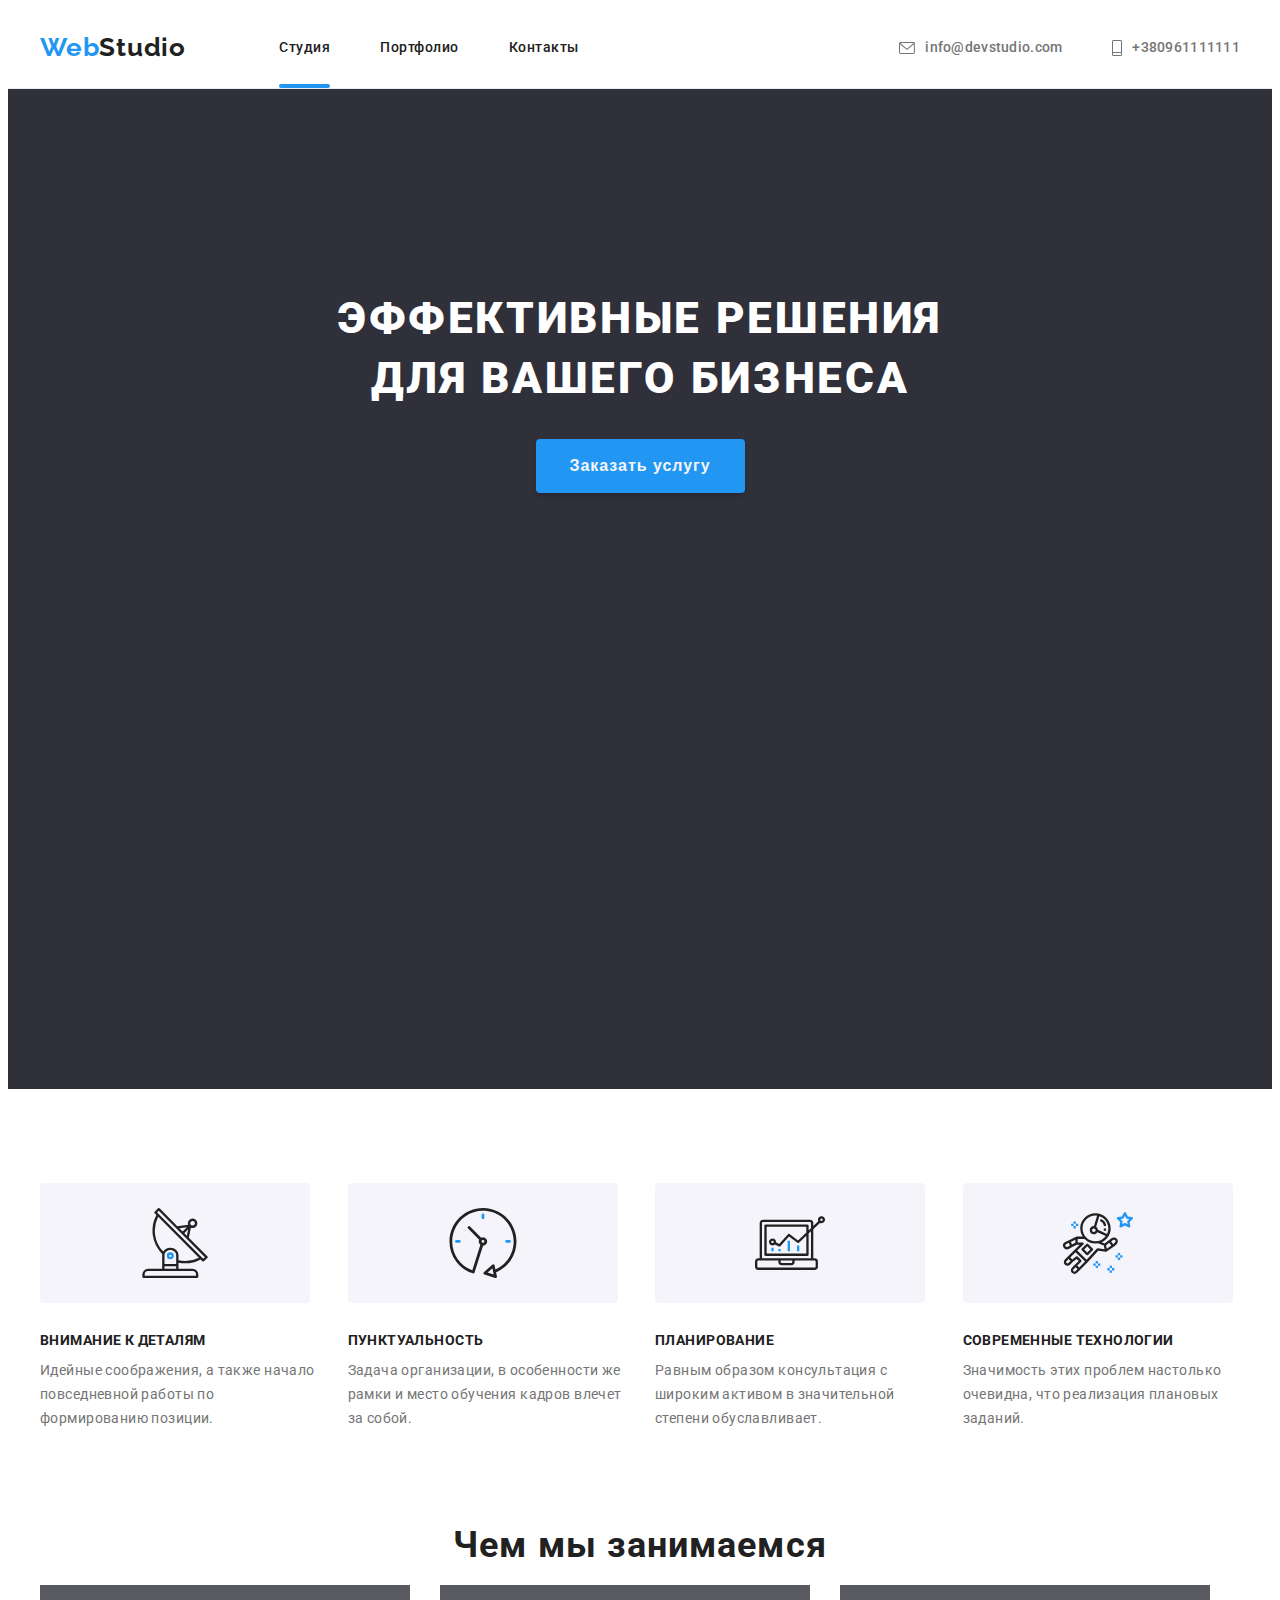
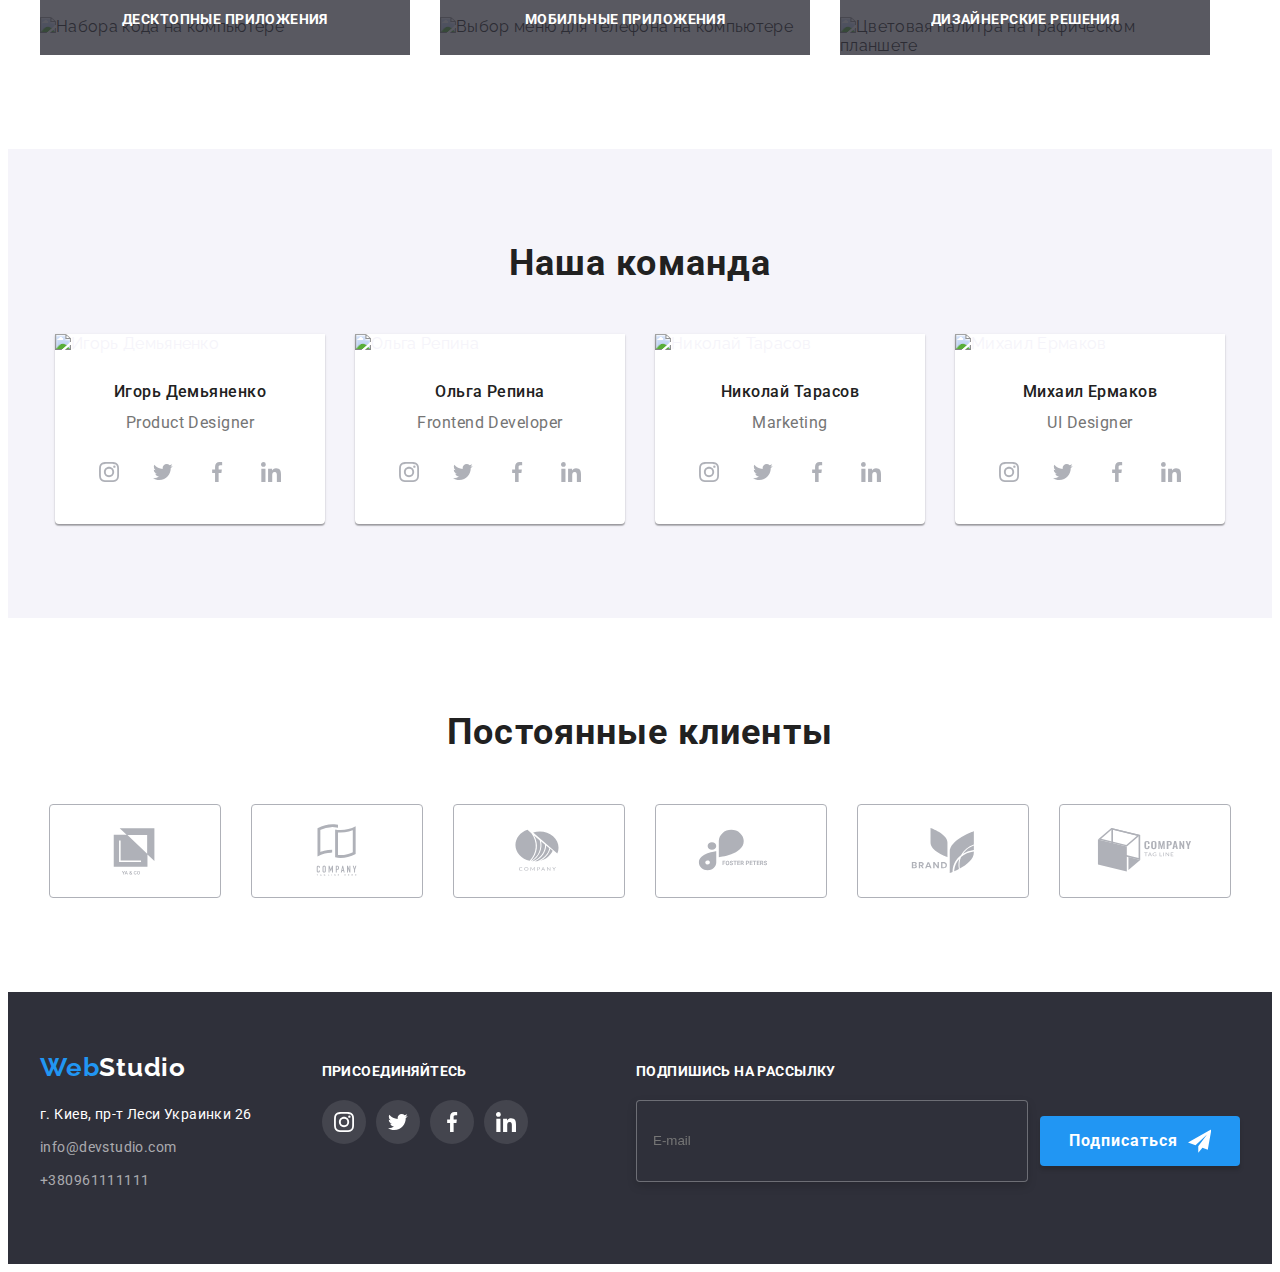
==== commit 6bfd168b: "дз 8 05" ====
--- a/index.html
+++ b/index.html
@@ -747,7 +747,7 @@
                 href="https://www.google.com/maps/place/бул.+Леси+Украинки,+26,+Киев,+02000/@50.4265807,30.5361971,17z/data=!3m1!4b1!4m5!3m4!1s0x40d4cf0e033ecbe9:0x57a4dffefec77da0!8m2!3d50.4265807!4d30.5383858"
                 target="_blank"
                 rel="noopener noreferrer"
-                >г. пр-т Киев Леси Украинки 26</a
+                >г. Киев, пр-т Леси Украинки 26</a
               >
             </li>
             <li class="address__link link">
--- a/css/main.min.css
+++ b/css/main.min.css
@@ -1,2 +1,2 @@
-:root{--main-text-color: #212121;--secondary-text-color: #757575;--accent-color: #2196f3;--primery-white-color: #ffffff;--bg-color-ourteam: #e5e5e5;--bg-footer: #2f303a;--bg-color-section: #f5f4fa;--bg-color-title: #2f303a;--bg-color-btn-section: #188ce8;--footer-contacts-color: rgba(255, 255, 255, 0.6)}.html{-webkit-box-sizing:border-box;box-sizing:border-box}.body{color:var(--main-text-color);background-color:var(--primery-white-color);font-family:"Raleway", "Roboto", sans-serif;cursor:pointer;text-decoration:none}.container{padding-left:15px;padding-right:15px;margin-left:auto;margin-right:auto}@media screen and (min-width: 480px){.container{width:480px}}@media screen and (min-width: 768px){.container{width:768px}}@media screen and (min-width: 1200px){.container{width:1200px}}.portfolio__container{padding-left:15px;padding-right:15px;margin-left:auto;margin-right:auto}@media screen and (min-width: 480px){.portfolio__container{width:480px}}@media screen and (min-width: 768px){.portfolio__container{width:768px}}@media screen and (min-width: 1200px){.portfolio__container{width:1200px}}.h1,.h2,.h3,.h4,.h5,.h6,.p{margin:0}.img{display:block;width:100%;height:auto}.link{list-style:none;letter-spacing:0.02em}.list{font-family:"Roboto";color:var(--secondary-text-color);font-weight:400;font-size:16px;line-height:1.38;text-align:center;letter-spacing:0.03em}.btn__hero{color:var(--bg-color-section);background-color:var(--accent-color);-webkit-box-shadow:0px 4px 4px rgba(0,0,0,0.15);box-shadow:0px 4px 4px rgba(0,0,0,0.15);border-radius:4px;border-color:transparent;cursor:pointer;font-weight:700;font-size:16px;line-height:1.87;display:-webkit-box;display:-ms-flexbox;display:flex;-webkit-box-align:center;-ms-flex-align:center;align-items:center;text-align:center;margin:0 auto;padding:10px 32px;letter-spacing:0.06em}.btn__hero:hover,.btn__hero:focus{background-color:#188ce8}.btn{color:var(--main-text-color);background-color:var(--bg-color-section);font-family:"Roboto";font-style:normal;font-weight:500;font-size:16px;line-height:1.62;text-align:center;cursor:pointer;letter-spacing:0.03em}.button{padding:0;margin-top:0;margin-bottom:50px}.portfolio__container .button{display:-webkit-box;display:-ms-flexbox;display:flex;-webkit-box-align:center;-ms-flex-align:center;align-items:center;-webkit-box-pack:center;-ms-flex-pack:center;justify-content:center}@media screen and (max-width: 767.98px){.portfolio__container .button{-ms-flex-wrap:wrap;flex-wrap:wrap;-webkit-box-pack:start;-ms-flex-pack:start;justify-content:flex-start;margin-top:0;margin-bottom:40px;margin-left:0}}@media screen and (min-width: 768px) and (max-width: 1199.98px){.portfolio__container .button{margin-bottom:30px}}@media screen and (max-width: 1199.98px){.portfolio{padding-top:94px;padding-bottom:94px}}@media screen and (min-width: 480px){.portfolio{padding-top:60px;padding-bottom:60px}}.portfolio__button--filter{padding:6px 22px;border:none;border-radius:4px;background-color:var(--bg-color-section);-webkit-transition:250ms cubic-bezier(0.4, 0, 0.2, 1);transition:250ms cubic-bezier(0.4, 0, 0.2, 1)}.portfolio__button--filter:hover,.portfolio__button--filter:focus{color:var(--primery-white-color);background-color:var(--accent-color);-webkit-box-shadow:0px 3px 1px rgba(0,0,0,0.1),0px 1px 2px rgba(0,0,0,0.08),0px 2px 2px rgba(0,0,0,0.12);box-shadow:0px 3px 1px rgba(0,0,0,0.1),0px 1px 2px rgba(0,0,0,0.08),0px 2px 2px rgba(0,0,0,0.12);border-radius:4px}.portfolio .portfolio__link{margin-right:8px}@media screen and (max-width: 767.98px){.portfolio__link{margin-bottom:15px}}.portfolio .portfolio__link:last-child{margin-right:0px}.form__btn{font-weight:700;font-size:16px;line-height:1.87;display:-webkit-box;display:-ms-flexbox;display:flex;-webkit-box-align:center;-ms-flex-align:center;align-items:center;text-align:center;margin-left:auto;margin-right:auto;padding:10px 55px;letter-spacing:0.06em;-webkit-box-shadow:0px 4px 4px rgba(0,0,0,0.15);box-shadow:0px 4px 4px rgba(0,0,0,0.15);border-radius:4px;cursor:pointer;-webkit-transition:250ms cubic-bezier(0.4, 0, 0.2, 1);transition:250ms cubic-bezier(0.4, 0, 0.2, 1)}.modal__btn{-webkit-box-align:center;-ms-flex-align:center;align-items:center;-webkit-box-pack:center;-ms-flex-pack:center;justify-content:center;display:-webkit-box;display:-ms-flexbox;display:flex;position:absolute;top:8px;right:8px;width:30px;height:30px;background-color:var(--primery-white-color);border:1px solid rgba(0,0,0,0.1);border-radius:50%;padding:0;cursor:pointer;-webkit-transition:background-color 250ms cubic-bezier(0.4, 0, 0.2, 1);transition:background-color 250ms cubic-bezier(0.4, 0, 0.2, 1)}.submit__button{display:-webkit-box;display:-ms-flexbox;display:flex;-webkit-box-align:center;-ms-flex-align:center;align-items:center;-webkit-box-pack:center;-ms-flex-pack:center;justify-content:center;width:200px;height:50px;font-family:"Roboto";font-weight:700;font-size:16px;line-height:1.87;letter-spacing:0.06em;color:var(--primery-white-color);padding:10px 29px;border:none;background-color:var(--accent-color);-webkit-box-shadow:0px 4px 4px rgba(0,0,0,0.15);box-shadow:0px 4px 4px rgba(0,0,0,0.15);border-radius:4px;cursor:pointer;-webkit-transition:background-color 250ms cubic-bezier(0.4, 0, 0.2, 1);transition:background-color 250ms cubic-bezier(0.4, 0, 0.2, 1)}@media screen and (min-width: 480px){.submit__button{margin:0 auto 0 auto}}.submit__button:hover,.submit__button:focus{background-color:var(--bg-color-btn-section);-webkit-transition:background-color 250ms cubic-bezier(0.4, 0, 0.2, 1);transition:background-color 250ms cubic-bezier(0.4, 0, 0.2, 1)}.logo{padding-top:24px;margin-right:93px;padding-bottom:25px;color:var(--accent-color);font-family:"Raleway";font-weight:700;font-size:26px;line-height:1.19;letter-spacing:0.03em}@media screen and (max-width: 767.98px){.logo{margin-right:auto}}@media screen and (min-width: 768px) and (max-width: 1199.98px){.logo{margin-right:88px;padding-right:0}}.header__logo--accent{color:var(--main-text-color);font-family:"Raleway";font-weight:700;font-size:26px;line-height:1.19;letter-spacing:0.03em}.footer__logo--accent{color:var(--primery-white-color)}.footer__logo{padding:0}@media screen and (max-width: 767.98px){.footer__logo{display:-webkit-box;display:-ms-flexbox;display:flex;-webkit-box-align:baseline;-ms-flex-align:baseline;align-items:baseline;margin-left:auto;margin-right:auto;margin-bottom:20px;width:154px;height:28px}}@media screen and (min-width: 768px) and (max-width: 1199.98px){.footer__logo{margin:0 auto 0 auto;width:154px;height:28px;-webkit-box-align:baseline;-ms-flex-align:baseline;align-items:baseline}}@media screen and (min-width: 1200px){.footer__logo{display:block;margin-right:0;margin-bottom:20px}}.backdrop{position:fixed;width:100%;height:100%;top:0;left:0;background-color:rgba(0,0,0,0.2);z-index:10;-webkit-transition:opacity 1000ms cubic-bezier(0.4, 0, 0.2, 1),visiblity 1000ms cubic-bezier(0.4, 0, 0.2, 1);transition:opacity 1000ms cubic-bezier(0.4, 0, 0.2, 1),visiblity 1000ms cubic-bezier(0.4, 0, 0.2, 1)}.backdrop.is-hidden{opacity:0;visibility:hidden;pointer-events:none}.modal__form{padding:40px}.form__title,.form__group,.form__label,.form__message,.form__checkbox{display:block}.form-title{font-family:"Roboto";font-weight:700;font-weight:700;font-size:20px;line-height:1.15;text-align:center;letter-spacing:0.03em;color:var(--main-text-color);margin-bottom:12px}.form__group{display:-webkit-box;display:-ms-flexbox;display:flex;-webkit-box-orient:vertical;-webkit-box-direction:normal;-ms-flex-direction:column;flex-direction:column;position:relative;text-align:left;width:100%;margin-bottom:10px}.form__group--policy{display:-webkit-box;display:-ms-flexbox;display:flex;-webkit-box-orient:vertical;-webkit-box-direction:normal;-ms-flex-direction:column;flex-direction:column;position:relative;text-align:left;width:100%;margin-bottom:20px;font-family:"Roboto";line-height:1.16;letter-spacing:0.01em;cursor:pointer;color:#757575}.form__label{margin-bottom:4px;font-weight:400;font-size:12px;font-family:"Roboto";line-height:1.16;letter-spacing:0.01em;cursor:pointer;color:#757575}.form__input{height:40px;padding:12px;padding-left:42px;border:1px solid rgba(33,33,33,0.2);border-radius:4px;outline:transparent;cursor:pointer;-webkit-transition:250ms cubic-bezier(0.4, 0, 0.2, 1);transition:250ms cubic-bezier(0.4, 0, 0.2, 1)}.form__input:hover,.form__input:focus{outline:1px solid var(--accent-color);-webkit-transition:250ms cubic-bezier(0.4, 0, 0.2, 1);transition:250ms cubic-bezier(0.4, 0, 0.2, 1)}.form__input:hover ~ .form__icon{fill:var(--accent-color);-webkit-transition:250ms cubic-bezier(0.4, 0, 0.2, 1);transition:250ms cubic-bezier(0.4, 0, 0.2, 1)}.form__input:focus ~ .form__icon{fill:var(--accent-color);-webkit-transition:250ms cubic-bezier(0.4, 0, 0.2, 1);transition:250ms cubic-bezier(0.4, 0, 0.2, 1)}.form__icon{position:absolute;top:50%;left:12px;-webkit-transform:translateY(20%);transform:translateY(20%);-webkit-transition:250ms cubic-bezier(0.4, 0, 0.2, 1);transition:250ms cubic-bezier(0.4, 0, 0.2, 1)}.form__icon:hover,.form__icon:focus{fill:var(--accent-color)}.form__message{resize:none;height:120px;padding:12px 16px;border:1px solid rgba(33,33,33,0.2);border-radius:4px;font-family:"Roboto";font-weight:400;font-size:14px;line-height:1.14px;letter-spacing:0.01em;-webkit-transition:250ms cubic-bezier(0.4, 0, 0.2, 1);transition:250ms cubic-bezier(0.4, 0, 0.2, 1)}.form__message:hover,.form__message:focus{outline:1px solid var(--accent-color);-webkit-transition:250ms cubic-bezier(0.4, 0, 0.2, 1);transition:250ms cubic-bezier(0.4, 0, 0.2, 1)}.form__checkbox{display:-webkit-box;display:-ms-flexbox;display:flex;-webkit-box-align:center;-ms-flex-align:center;align-items:center;margin-bottom:20px;margin-bottom:30px}.form-checkbox-desc{font-family:"Roboto";font-weight:400;font-size:14px;line-height:24px;letter-spacing:0.03em;color:#757575}.form__conf{color:var(--accent-color);font-family:"Roboto";font-weight:400;font-size:14px;line-height:1.71;letter-spacing:0.03em;border-bottom:1px solid var(--accent-color);-webkit-transition:bacground-color 250ms cubic-bezier(0.4, 0, 0.2, 1);transition:bacground-color 250ms cubic-bezier(0.4, 0, 0.2, 1)}.form__conf:hover,.form__conf:focus{color:var(--bg-color-btn-section)}.checkbox__custom{width:16px;height:15px;margin-right:8px;display:-webkit-box;display:-ms-flexbox;display:flex;-webkit-box-align:center;-ms-flex-align:center;align-items:center;-webkit-box-pack:center;-ms-flex-pack:center;justify-content:center;outline:1px solid;outline-offset:-2px;border-radius:4px;-webkit-transition:250ms cubic-bezier(0.4, 0, 0.2, 1);transition:250ms cubic-bezier(0.4, 0, 0.2, 1)}.checkbox:checked+.checkbox__custom{background-color:var(--accent-color);outline:var(--bg-color-btn-section)}.checkbox__custom__icon{opacity:0;-webkit-transition:opacity 250ms cubic-bezier(0.4, 0, 0.2, 1);transition:opacity 250ms cubic-bezier(0.4, 0, 0.2, 1)}.checkbox:checked+.checkbox__custom .checkbox__custom__icon{opacity:1}.visually-hidden{visibility:hidden}.modal__wrapper{position:absolute;top:50%;left:50%;-webkit-transform:translate(-50%, -50%);transform:translate(-50%, -50%);width:528px;background-color:var(--primery-white-color);-webkit-box-shadow:0px 1px 3px rgba(0,0,0,0.12),0px 1px 1px rgba(0,0,0,0.14),0px 2px 1px rgba(0,0,0,0.2);box-shadow:0px 1px 3px rgba(0,0,0,0.12),0px 1px 1px rgba(0,0,0,0.14),0px 2px 1px rgba(0,0,0,0.2);border-radius:4px;-webkit-animation-name:visible-modal;animation-name:visible-modal;-webkit-animation-duration:2500ms;animation-duration:2500ms;-webkit-animation-timing-function:linear;animation-timing-function:linear}@-webkit-keyframes visible-modal{0%{opacity:0;-webkit-transform:scale(0.2);transform:scale(0.2)}50%{opacity:0.5;-webkit-transform:translate(-50%, -50%);transform:translate(-50%, -50%)}100%{visibility:visible;opacity:1;-webkit-transform:translate(-50%, -50%);transform:translate(-50%, -50%)}}@keyframes visible-modal{0%{opacity:0;-webkit-transform:scale(0.2);transform:scale(0.2)}50%{opacity:0.5;-webkit-transform:translate(-50%, -50%);transform:translate(-50%, -50%)}100%{visibility:visible;opacity:1;-webkit-transform:translate(-50%, -50%);transform:translate(-50%, -50%)}}.modal__icon{-webkit-transform:rotate(0deg);transform:rotate(0deg);color:var(--main-text-color);-webkit-transition:color, -webkit-transform;transition:color, -webkit-transform;transition:color, transform;transition:color, transform, -webkit-transform;-webkit-transition-duration:250ms;transition-duration:250ms;-webkit-transition-timing-function:linear;transition-timing-function:linear;-webkit-transition-delay:0;transition-delay:0;padding:0}.modal__icon:hover,.modal__icon:hover{color:var(--secondary-text-color);-webkit-transform:rotate(180deg);transform:rotate(180deg);fill:var(--accent-color)}.social__networks{margin:0}.social__networks--list{display:-webkit-box;display:-ms-flexbox;display:flex;-webkit-box-align:center;-ms-flex-align:center;align-items:center;-webkit-box-pack:center;-ms-flex-pack:center;justify-content:center;padding:0}.social__item:not(:last-child){margin-right:10px}.social__item{display:-webkit-box;display:-ms-flexbox;display:flex;-webkit-box-align:center;-ms-flex-align:center;align-items:center;-webkit-box-pack:center;-ms-flex-pack:center;justify-content:center;background-color:var(--primery-white-color);border-radius:50%}.social__link{width:44px;height:44px;background-color:var(--primery-white-color);border-radius:50%;display:-webkit-box;display:-ms-flexbox;display:flex;-webkit-box-align:center;-ms-flex-align:center;align-items:center;-webkit-box-pack:center;-ms-flex-pack:center;justify-content:center;-webkit-transition:250ms cubic-bezier(0.4, 0, 0.2, 1);transition:250ms cubic-bezier(0.4, 0, 0.2, 1)}.social__link:hover,.social__link:focus{background-color:var(--accent-color)}.social__icon{fill:#afb1b8;background-color:transparent}.social__link:hover .social__icon,.social__link:focus .social__icon{fill:var(--primery-white-color)}.footer__subject{color:var(--primery-white-color);font-family:"Roboto";font-weight:700;font-size:14px;line-height:1.14;letter-spacing:0.03em;margin-top:0;margin-bottom:20px}@media screen and (min-width: 480px){.footer__subject{text-align:center}}@media screen and (max-width: 767.98px){.social{margin-left:auto;margin-right:auto;margin-bottom:20px}}@media screen and (min-width: 768px){.social{margin:0 auto 60px 0;-webkit-box-align:center;-ms-flex-align:center;align-items:center}}@media screen and (min-width: 1200px){.social{margin-top:12px;margin-right:auto}}.footer__team--link{display:-webkit-box;display:-ms-flexbox;display:flex;-webkit-box-align:center;-ms-flex-align:center;align-items:center;-webkit-box-pack:center;-ms-flex-pack:center;justify-content:center;padding-left:0;margin:0;list-style:none}.footer__social__item:not(:last-child){margin-right:10px}.footer__social__link{width:44px;height:44px;display:-webkit-box;display:-ms-flexbox;display:flex;-webkit-box-align:center;-ms-flex-align:center;align-items:center;-webkit-box-pack:center;-ms-flex-pack:center;justify-content:center;background-color:rgba(255,255,255,0.1);border-radius:50%;-webkit-transition:250ms cubic-bezier(0.4, 0, 0.2, 1);transition:250ms cubic-bezier(0.4, 0, 0.2, 1)}.footer__social__link:hover,.footer__social__link:focus{background-color:var(--accent-color)}.footer__social__icon{fill:var(--primery-white-color)}@media screen and (min-width: 480px){.footer__social__form{display:-webkit-box;display:-ms-flexbox;display:flex;text-align:center;-webkit-box-orient:vertical;-webkit-box-direction:normal;-ms-flex-direction:column;flex-direction:column}}@media screen and (min-width: 768px) and (max-width: 1199.98px){.footer__social__form{margin-left:auto;margin-right:auto}}@media screen and (min-width: 1200px){.footer__social__form{-webkit-box-sizing:border-box;box-sizing:border-box}}.clients__title{margin-top:0}@media screen and (min-width: 480px){.clients__title{margin-bottom:30px}}@media screen and (min-width: 1200px){.clients__title{margin-bottom:50px}}.list{list-style:none}.clients__list{padding-left:0;margin:0}@media screen and (max-width: 767.98px){.clients__list{display:-webkit-box;display:-ms-flexbox;display:flex;-webkit-box-align:center;-ms-flex-align:center;align-items:center;-ms-flex-wrap:wrap;flex-wrap:wrap}}@media screen and (min-width: 768px) and (max-width: 1199.98px){.clients__list{display:-webkit-box;display:-ms-flexbox;display:flex;-ms-flex-wrap:wrap;flex-wrap:wrap;-webkit-box-pack:center;-ms-flex-pack:center;justify-content:center}}@media screen and (min-width: 1200px){.clients__list{display:-webkit-box;display:-ms-flexbox;display:flex;-webkit-box-align:center;-ms-flex-align:center;align-items:center;-webkit-box-pack:center;-ms-flex-pack:center;justify-content:center}}.clients__item{margin-right:30px}@media screen and (max-width: 767.98px){.clients__item{-ms-flex-preferred-size:calc((100% - 1 * 30px) / 2);flex-basis:calc((100% - 1 * 30px) / 2);margin-bottom:30px}}@media screen and (min-width: 768px) and (max-width: 1199.98px){.clients__item{-ms-flex-preferred-size:calc((100% - 2 * 30px) / 3);flex-basis:calc((100% - 2 * 30px) / 3);margin-bottom:30px}}@media screen and (min-width: 1200px){.clients__item{padding:0}}@media screen and (min-width: 1200px){.clients__item:last-child{margin-right:0}}@media screen and (max-width: 767.98px){.clients__item:nth-child(2n+2){margin-right:0}}@media screen and (min-width: 768px) and (max-width: 1199.98px){.clients__item:nth-child(3n){margin:0}}.clients__link{height:92px;display:-webkit-box;display:-ms-flexbox;display:flex;-webkit-box-pack:center;-ms-flex-pack:center;justify-content:center;-webkit-box-align:center;-ms-flex-align:center;align-items:center;color:#afb1b8;border:1px solid #afb1b8;border-radius:4px;-webkit-transition:250ms cubic-bezier(0.4, 0, 0.2, 1);transition:250ms cubic-bezier(0.4, 0, 0.2, 1)}@media screen and (max-width: 767.98px){.clients__link{width:210}}@media screen and (min-width: 768px) and (max-width: 1199.98px){.clients__link{width:226px}}@media screen and (min-width: 1200px){.clients__link{width:170px}}.clients__link:hover,.clients__link:focus{color:var(--accent-color);border:1px solid var(--accent-color)}.clients__icon{fill:currentColor}.footer{padding-top:60px;padding-bottom:60px;background-color:var(--bg-footer);font-family:"Roboto", sans-serif;cursor:pointer;text-decoration:none}.footer__container{display:-webkit-box;display:-ms-flexbox;display:flex}@media screen and (max-width: 767.98px){.footer__container{display:-webkit-box;display:-ms-flexbox;display:flex;-ms-flex-wrap:wrap;flex-wrap:wrap;-webkit-box-align:baseline;-ms-flex-align:baseline;align-items:baseline;-webkit-box-orient:vertical;-webkit-box-direction:normal;-ms-flex-direction:column;flex-direction:column}}@media screen and (min-width: 768px){.footer__container{-ms-flex-wrap:wrap;flex-wrap:wrap;-webkit-box-orient:horizontal;-webkit-box-direction:normal;-ms-flex-direction:row;flex-direction:row;-webkit-box-align:baseline;-ms-flex-align:baseline;align-items:baseline;margin:0}}@media screen and (max-width: 767.98px){.footer__adress{margin-top:0;margin-bottom:60px;margin-left:auto;margin-right:auto;text-align:center}}@media screen and (min-width: 768px) and (max-width: 1199.98px){.footer__adress{margin-right:165px;text-align:center;margin-bottom:60px;margin-left:auto}}@media screen and (min-width: 1200px){.footer__adress{margin-right:70px}}.address{font-family:"Roboto"}@media screen and (max-width: 767.98px){.address{padding:0;margin:0}}@media screen and (min-width: 1200px){.address{margin:0;padding:0}}.address :hover,.address :focus{color:var(--accent-color)}.address-geo{color:var(--primery-white-color);font-family:"Roboto";font-style:normal;font-weight:400;font-size:14px;line-height:1.71;letter-spacing:0.03em;-webkit-transition:250ms cubic-bezier(0.4, 0, 0.2, 1);transition:250ms cubic-bezier(0.4, 0, 0.2, 1)}.footer__address__contacts{color:var(--footer-contacts-color);font-family:"Roboto";font-style:normal;font-weight:400;font-size:14px;line-height:1.71;letter-spacing:0.03em;-webkit-transition:250ms cubic-bezier(0.4, 0, 0.2, 1);transition:250ms cubic-bezier(0.4, 0, 0.2, 1)}.footer__address__contacts :hover,.footer__address__contacts :focus{color:var(--accent-color)}@media screen and (min-width: 480px){.address__link{margin-bottom:8px}}@media screen and (min-width: 1200px){.address__link{margin-bottom:9px}}.address__link:last-child{margin-bottom:0}.footer__subject__form{display:block;color:var(--primery-white-color);font-family:"Roboto";font-weight:700;font-size:14px;line-height:1.14;letter-spacing:0.03em;margin-top:12px;margin-bottom:20px}@media screen and (max-width: 767.98px){.footer__subject__form{margin-left:auto;margin-right:auto}}.footer__form{display:-webkit-box;display:-ms-flexbox;display:flex;-webkit-box-align:center;-ms-flex-align:center;align-items:center;-webkit-text-decoration:column;text-decoration:column}@media screen and (min-width: 480px){.footer__form{display:-webkit-box;display:-ms-flexbox;display:flex;-webkit-box-align:center;-ms-flex-align:center;align-items:center;-webkit-text-decoration:column;text-decoration:column;-ms-flex-wrap:wrap;flex-wrap:wrap;margin-left:auto;margin-right:auto}}@media screen and (min-width: 768px) and (max-width: 1199.98px){.footer__form{display:-webkit-box;display:-ms-flexbox;display:flex;-webkit-box-align:center;-ms-flex-align:center;align-items:center;-webkit-box-orient:vertical;-webkit-box-direction:normal;-ms-flex-direction:column;flex-direction:column;-ms-flex-wrap:wrap;flex-wrap:wrap;margin-left:auto;margin-right:auto}}.footer__email__input{width:358px;height:50px;padding:15px 16px;margin-right:12px;background-color:var(--bg-footer);border:1px solid rgba(255,255,255,0.3);-webkit-filter:drop-shadow(0px 4px 4px rgba(0,0,0,0.15));filter:drop-shadow(0px 4px 4px rgba(0,0,0,0.15));border-radius:4px;cursor:pointer;-webkit-transition:250ms cubic-bezier(0.4, 0, 0.2, 1);transition:250ms cubic-bezier(0.4, 0, 0.2, 1);color:var(--secondary-text-color)}@media screen and (max-width: 767.98px){.footer__email__input{width:450px;margin:0 0 20px 0}}@media screen and (min-width: 768px) and (max-width: 1199.98px){.footer__email__input{width:450px;margin-bottom:20px;margin-right:0}}.footer__email__input:hover,.footer__email__input:focus{border:1px solid var(--accent-color);-webkit-transition:250ms cubic-bezier(0.4, 0, 0.2, 1);transition:250ms cubic-bezier(0.4, 0, 0.2, 1)}.send__icon{fill:currentColor;margin-left:10px}.header{color:var(--main-text-color);background-color:var(--primery-white-color);font-family:"Roboto", sans-serif;border-bottom:1px solid #ececec}.header__container{display:-webkit-box;display:-ms-flexbox;display:flex;-webkit-box-align:center;-ms-flex-align:center;align-items:center;margin:auto;-webkit-box-pack:center;-ms-flex-pack:center;justify-content:center}.navigation{font-family:"Roboto", sans-serif;font-style:normal;font-weight:700;font-size:26px;line-height:1.19;letter-spacing:0.03em}@media screen and (max-width: 767.98px){.navigation{display:none}}.site__nav{color:var(--main-text-color);font-family:"Roboto", sans-serif;font-weight:500;font-size:14px;line-height:1.14}.navigation__list{display:-webkit-box;display:-ms-flexbox;display:flex;-webkit-box-align:center;-ms-flex-align:center;align-items:center;margin:0}.link__items{margin-right:50px}.link__items:last-child{margin-right:0px}.items{padding:0;margin:0}.items :hover,.items :focus,.items.current,.items :active{color:var(--accent-color)}.navigation__link{position:relative;display:block;padding-top:32px;padding-bottom:32px;-webkit-transition:250ms cubic-bezier(0.4, 0, 0.2, 1);transition:250ms cubic-bezier(0.4, 0, 0.2, 1)}.navigation__link :hover,.navigation__link :focus{color:var(--accent-color);display:block}.header__contacts{display:-webkit-box;display:-ms-flexbox;display:flex;margin-top:0;margin-left:auto;margin-bottom:0;-webkit-box-align:center;-ms-flex-align:center;align-items:center;padding:0}@media screen and (max-width: 767.98px){.header__contacts{display:none}}@media screen and (min-width: 768px) and (max-width: 1199.98px){.header__contacts{-ms-flex-wrap:wrap;flex-wrap:wrap;margin-left:84px}}.header__contacts :hover,.header__contacts :focus{color:var(--accent-color)}.header__contacts--studio{display:-webkit-box;display:-ms-flexbox;display:flex;-webkit-box-align:center;-ms-flex-align:center;align-items:center;-webkit-box-pack:center;-ms-flex-pack:center;justify-content:center;padding-top:32px;padding-bottom:32px;color:var(--secondary-text-color);font-family:"Roboto";font-style:normal;font-weight:500;font-size:14px;line-height:1.14;letter-spacing:0.02em;-webkit-transition:250ms cubic-bezier(0.4, 0, 0.2, 1);transition:250ms cubic-bezier(0.4, 0, 0.2, 1)}@media screen and (min-width: 768px) and (max-width: 1199.98px){.header__contacts--studio{padding:0;font-size:12px;line-height:1.16}}.header__contacts--mail{display:-webkit-box;display:-ms-flexbox;display:flex;-webkit-box-align:center;-ms-flex-align:center;align-items:center;-webkit-box-pack:center;-ms-flex-pack:center;justify-content:center;padding-top:32px;padding-bottom:32px;margin-right:50px;color:var(--secondary-text-color);font-family:"Roboto";font-style:normal;font-weight:500;font-size:14px;line-height:1.14;letter-spacing:0.02em;-webkit-transition:250ms cubic-bezier(0.4, 0, 0.2, 1);transition:250ms cubic-bezier(0.4, 0, 0.2, 1)}@media screen and (min-width: 768px) and (max-width: 1199.98px){.header__contacts--mail{margin-right:0;padding:0 0 10px 0;font-size:12px;line-height:1.16}}.link__items--current>.navigation__link::after{position:absolute;content:"";display:block;bottom:0;left:0%;width:100%;height:4px;border-radius:2px;background-color:var(--accent-color)}.link__items--current{margin-right:50px}.icon{margin-right:10px;fill:currentColor}a{text-decoration:none}.section{padding-top:60px;padding-bottom:60px}@media screen and (min-width: 1200px){.section{padding-top:94px;padding-bottom:94px}}.hero{text-align:center}.hero__container{max-width:1600px;padding-top:118px;padding-bottom:118px;margin-left:auto;margin-right:auto}@media screen and (max-width: 767.98px){.hero__container{background-image:-webkit-gradient(linear, left top, right top, from(rgba(47,48,58,0.4)), to(rgba(47,48,58,0.4))),url(../images/hero/Header_sm.jpg);background-image:linear-gradient(to right, rgba(47,48,58,0.4), rgba(47,48,58,0.4)),url(../images/hero/Header_sm.jpg);background-repeat:no-repeat;background-position:center;background-size:cover;background-color:var(--bg-color-title)}}@media (min-device-pixel-ratio: 2), (-webkit-min-device-pixel-ratio: 2), (min-resolution: 192dpi), (min-resolution: 2dppx){.hero__container{background-image:-webkit-gradient(linear, left top, right top, from(rgba(47,48,58,0.4)), to(rgba(47,48,58,0.4))),url(../images/hero/Header_sm@2x.jpg);background-image:linear-gradient(to right, rgba(47,48,58,0.4), rgba(47,48,58,0.4)),url(../images/hero/Header_sm@2x.jpg)}}@media screen and (min-width: 768px) and (max-width: 1199.98px){.hero__container{background-image:-webkit-gradient(linear, left top, right top, from(rgba(47,48,58,0.4)), to(rgba(47,48,58,0.4))),url(../images/hero/Header_md.jpg);background-image:linear-gradient(to right, rgba(47,48,58,0.4), rgba(47,48,58,0.4)),url(../images/hero/Header_md.jpg)}}@media (min-device-pixel-ratio: 2), (-webkit-min-device-pixel-ratio: 2), (min-resolution: 192dpi), (min-resolution: 2dppx){.hero__container{background-image:-webkit-gradient(linear, left top, right top, from(rgba(47,48,58,0.4)), to(rgba(47,48,58,0.4))),url(../images/hero/Header_md@2x.jpg);background-image:linear-gradient(to right, rgba(47,48,58,0.4), rgba(47,48,58,0.4)),url(../images/hero/Header_md@2x.jpg)}}@media screen and (min-width: 1200px){.hero__container{background-image:-webkit-gradient(linear, left top, right top, from(rgba(47,48,58,0.4)), to(rgba(47,48,58,0.4))),url(../images/hero/Header_lg.jpg);background-image:linear-gradient(to right, rgba(47,48,58,0.4), rgba(47,48,58,0.4)),url(../images/hero/Header_lg.jpg)}}@media (min-device-pixel-ratio: 2), (-webkit-min-device-pixel-ratio: 2), (min-resolution: 192dpi), (min-resolution: 2dppx){.hero__container{background-image:-webkit-gradient(linear, left top, right top, from(rgba(47,48,58,0.4)), to(rgba(47,48,58,0.4))),url(../images/hero/Header_lg@2x.jpg);background-image:linear-gradient(to right, rgba(47,48,58,0.4), rgba(47,48,58,0.4)),url(../images/hero/Header_lg@2x.jpg)}}@media screen and (min-width: 1200px){.hero__container{padding-top:200px;padding-bottom:200px}}.hero__title{width:360px;margin-top:0;margin-right:auto;margin-bottom:30px;margin-left:auto;color:var(--primery-white-color);font-family:"Roboto", sans-serif;font-weight:900;font-size:26px;line-height:1.61;text-align:center;letter-spacing:0.06em;text-transform:uppercase}@media screen and (min-width: 1200px){.hero__title{width:696px;font-size:44px;line-height:1.36}}.btn-section :hover{color:var(--primery-white-color);background-color:var(--accent-color)}.btn-section :focus{color:var(--main-text-color);background-color:var(--bg-color-btn-section)}.heading{font-family:"Roboto";font-weight:700;font-size:18px;line-height:2;letter-spacing:0.06em;color:var(--main-text-color)}.desc{font-family:"Roboto";color:var(--secondary-text-color);font-weight:400;font-size:16px;line-height:1.87;letter-spacing:0.03em}@media screen and (max-width: 767.98px){.cards{margin:0;padding:0}}@media screen and (min-width: 768px){.cards{display:-webkit-box;display:-ms-flexbox;display:flex;-ms-flex-wrap:wrap;flex-wrap:wrap;margin-top:0;margin-bottom:-30px;padding-left:0}}@media screen and (min-width: 1200px){.cards{margin-bottom:0;margin-top:-30px;padding:0px;display:-webkit-box;display:-ms-flexbox;display:flex;-ms-flex-wrap:wrap;flex-wrap:wrap}}.cards__link{-webkit-box-sizing:border-box;box-sizing:border-box;background:var(--primery-white-color);-webkit-transition:250ms cubic-bezier(0.4, 0, 0.2, 1);transition:250ms cubic-bezier(0.4, 0, 0.2, 1);overflow:hidden}@media screen and (max-width: 767.98px){.cards__link{width:450px;margin:0 0 30px 0;padding:0}}@media screen and (min-width: 768px) and (max-width: 1199.98px){.cards__link{width:calc((100% - 60px) / 2);margin-right:30px;margin-bottom:30px}}@media screen and (min-width: 1200px){.cards__link{width:370px;margin-top:30px;margin-left:0;margin-right:30px}}.cards__link:hover,.cards__link:focus{-webkit-box-shadow:0px 1px 1px rgba(0,0,0,0.12),0px 4px 4px rgba(0,0,0,0.06),1px 4px 6px rgba(0,0,0,0.16);box-shadow:0px 1px 1px rgba(0,0,0,0.12),0px 4px 4px rgba(0,0,0,0.06),1px 4px 6px rgba(0,0,0,0.16)}@media screen and (min-width: 1200px){.cards__link:nth-child(3n){margin-right:0}.cards__link:last-child(-n+3){margin-bottom:0}}@media screen and (min-width: 768px) and (max-width: 1199.98px){.cards__link:nth-child(2n){margin-right:0}}@media screen and (min-width: 768px) and (max-width: 1199.98px){.cards__link:last-child{margin:0}}.thumb{position:relative;overflow:hidden}@media screen and (min-width: 768px) and (max-width: 1199.98px){.gallery{height:100%;display:-webkit-box;display:-ms-flexbox;display:flex;-webkit-box-orient:vertical;-webkit-box-direction:normal;-ms-flex-direction:column;flex-direction:column}}.block__desk{display:block;width:370;padding:20px 24px;border:1px solid #eeeeee;-webkit-box-flex:1;-ms-flex-positive:1;flex-grow:1}.block__desk .heading{margin-bottom:4px;margin-top:0}.block__desk .desc{margin:0}.overlay-text{position:absolute;width:100%;height:100%;padding:63px 24px;margin:0;font-family:"Roboto";font-weight:400;font-size:18px;line-height:1.56;letter-spacing:0.03em;color:var(--primery-white-color);background-color:rgba(33,150,243,0.9);opacity:0;-webkit-transition:250ms cubic-bezier(0.4, 0, 0.2, 1);transition:250ms cubic-bezier(0.4, 0, 0.2, 1)}.gallery:hover .overlay-text,.gallery:hover .overlay-text{-webkit-transform:translateY(-100%);transform:translateY(-100%);opacity:1}.subtitles{padding-bottom:10px;margin:0;color:var(--main-text-color);font-family:"Roboto";font-weight:700;font-size:14px;line-height:1.14;letter-spacing:0.03em;text-transform:uppercase}@media screen and (max-width: 767.98px){.subtitles{display:-webkit-box;display:-ms-flexbox;display:flex;-webkit-box-pack:center;-ms-flex-pack:center;justify-content:center;-webkit-box-align:center;-ms-flex-align:center;align-items:center}}.text{margin:0;color:var(--secondary-text-color);font-family:"Roboto";font-weight:400;font-size:14px;line-height:1.71;letter-spacing:0.03em}@media screen and (min-width: 768px){.special__container{display:-webkit-box;display:-ms-flexbox;display:flex}}.special__link{margin:0px}@media screen and (min-width: 768px){.special__link{display:-webkit-box;display:-ms-flexbox;display:flex;-ms-flex-wrap:wrap;flex-wrap:wrap;-webkit-box-pack:center;-ms-flex-pack:center;justify-content:center}}@media screen and (min-width: 1200px){.special__link{display:-webkit-box;display:-ms-flexbox;display:flex;-ms-flex-wrap:nowrap;flex-wrap:nowrap;-webkit-box-pack:center;-ms-flex-pack:center;justify-content:center;margin:0;padding-right:30px}}.special__link:last-child{padding-right:0px}.special__list{margin-bottom:30px}@media screen and (min-width: 768px){.special__list{-ms-flex-preferred-size:calc((100% - 1 * 30px) / 2);flex-basis:calc((100% - 1 * 30px) / 2);margin-right:30px}}@media screen and (min-width: 1200px){.special__list{-ms-flex-preferred-size:calc((100% - 3 * 30px) / 4);flex-basis:calc((100% - 3 * 30px) / 4);margin-right:30px;margin-bottom:0px}}@media screen and (min-width: 768px){.special__list:nth-child(2n+2){margin:0}}@media screen and (min-width: 1200px){.special__list:nth-child(2n+2){margin-right:30px}}@media screen and (min-width: 1200px){.special__list:last-child{margin-right:0}}.list__icon:hover,.list__icon:focus{fill:var(--accent-color)}.special__list__icon{width:270px;height:120px;background-color:#f5f4fa;border-radius:4px;margin-bottom:30px;display:-webkit-box;display:-ms-flexbox;display:flex;-webkit-box-pack:center;-ms-flex-pack:center;justify-content:center;-webkit-box-align:center;-ms-flex-align:center;align-items:center}@media screen and (min-width: 480px){.special__list__icon{width:100%}}@media screen and (min-width: 768px){.special__list__icon{width:354px;height:120px}}@media screen and (min-width: 1200px){.special__list__icon{width:270px;height:120px}}.team{color:var(--bg-color-section);background:#f5f4fa}@media screen and (max-width: 767.98px){.work__team--link{display:-webkit-box;display:-ms-flexbox;display:flex;-webkit-box-align:center;-ms-flex-align:center;align-items:center;-webkit-box-orient:vertical;-webkit-box-direction:normal;-ms-flex-direction:column;flex-direction:column;margin:0px;padding:0}}@media screen and (min-width: 768px){.work__team--link{display:-webkit-box;display:-ms-flexbox;display:flex;-ms-flex-wrap:wrap;flex-wrap:wrap;-webkit-box-pack:center;-ms-flex-pack:center;justify-content:center;margin:0px;padding:0}}@media screen and (min-width: 1200px){.work__team--link{display:-webkit-box;display:-ms-flexbox;display:flex;-webkit-box-align:center;-ms-flex-align:center;align-items:center;padding-left:0;margin:0}}.team__list{background:#f5f4fa}@media screen and (max-width: 767.98px){.team__list{margin-bottom:30px;width:450px;height:622px}}@media screen and (min-width: 768px) and (max-width: 1199.98px){.team__list{margin-right:30px;margin-bottom:30px;width:354px;height:536px}}@media screen and (min-width: 1200px){.team__list{margin-right:30px;width:270px}}@media screen and (min-width: 768px) and (max-width: 1199.98px){.team__list:nth-child(2n+2){margin:0}}@media screen and (min-width: 1200px){.team__list:last-child{margin-right:0}}.personal{background-color:var(--primery-white-color);-webkit-box-shadow:0px 1px 3px rgba(0,0,0,0.12),0px 1px 1px rgba(0,0,0,0.14),0px 2px 1px rgba(0,0,0,0.2);box-shadow:0px 1px 3px rgba(0,0,0,0.12),0px 1px 1px rgba(0,0,0,0.14),0px 2px 1px rgba(0,0,0,0.2);border-radius:0px 0px 4px 4px}.personal__team{display:block;padding-top:30px}@media screen and (min-width: 480px){.personal__team{padding-bottom:24px}}@media screen and (min-width: 1200px){.personal__team{padding-bottom:30px}}.personal__team .caption{margin-top:0;margin-bottom:10px}.personal__team .list{margin-top:0;margin-bottom:16px}.caption{font-family:"Roboto";color:var(--main-text-color);font-weight:500;font-size:16px;line-height:1.18;text-align:center;letter-spacing:0.03em}.work__subtitles__team{margin-top:0}@media screen and (min-width: 480px){.work__subtitles__team{margin-bottom:30px}}@media screen and (min-width: 1200px){.work__subtitles__team{margin-bottom:50px}}.subject{color:var(--main-text-color);font-family:"Roboto";font-weight:700;text-align:center;letter-spacing:0.03em}@media screen and (min-width: 480px){.subject{font-size:28px;line-height:1.17}}@media screen and (min-width: 1200px){.subject{font-size:36px;line-height:1.16}}.work__container{display:block}@media screen and (max-width: 1199.98px){.work__container{display:none;padding-top:0}}.work__subtitles{margin-top:0;margin-bottom:50px}.special__link{padding:0}.work__list{position:relative;margin-right:30px}.special__link>.work__list{-ms-flex-preferred-size:370px;flex-basis:370px}.work__list:last-child{padding-right:0}.work{position:absolute;display:-webkit-box;display:-ms-flexbox;display:flex;width:100%;height:70px;bottom:0;left:0;font-family:"Roboto";font-weight:700;font-size:14px;line-height:1.14;text-align:center;-webkit-box-align:center;-ms-flex-align:center;align-items:center;-webkit-box-pack:center;-ms-flex-pack:center;justify-content:center;letter-spacing:0.03em;text-transform:uppercase;margin:0;color:var(--primery-white-color);background-color:rgba(47,48,58,0.8)}.menu-container{position:fixed;top:0;left:0;width:100%;height:100%;padding-top:48px;padding-bottom:48px;padding-left:40px;z-index:999;display:-webkit-box;display:-ms-flexbox;display:flex;-webkit-box-orient:vertical;-webkit-box-direction:normal;-ms-flex-direction:column;flex-direction:column;background-color:#fff;-webkit-transform:translateX(100%);transform:translateX(100%);-webkit-transition:-webkit-transform 250ms ease-in-out;transition:-webkit-transform 250ms ease-in-out;transition:transform 250ms ease-in-out;transition:transform 250ms ease-in-out, -webkit-transform 250ms ease-in-out}.menu-container.is-open{-webkit-transform:translateX(0);transform:translateX(0)}.menu-toggle{display:-webkit-box;display:-ms-flexbox;display:flex;-webkit-box-pack:center;-ms-flex-pack:center;justify-content:center;-webkit-box-align:center;-ms-flex-align:center;align-items:center}@media screen and (min-width: 768px){.menu-toggle{display:none}}.menu-toggle--close,.menu-toggle--open{display:-webkit-box;display:-ms-flexbox;display:flex;min-width:40px;min-height:40px;margin:0;padding:11px;border:none;background-color:transparent;cursor:pointer;position:absolute;top:10px;right:15px;z-index:100}@media screen and (min-width: 768px){.menu-toggle--close,.menu-toggle--open{display:none}}.menu-toggle--close:hover,.menu-toggle--close:focus,.menu-toggle--open:hover,.menu-toggle--open:focus{fill:var(--accent-color);cursor:pointer}.icon-close-menu,.icon-open-menu{width:40px;height:40px}.mobile-menu__item:not(:last-child){margin-bottom:32px}.mobile-menu__nav-link{font-weight:500;font-size:40px;line-height:1.17;letter-spacing:0.02em;text-decoration:none;color:var(--title-text-color);-webkit-transition:250ms cubic-bezier(0.4, 0, 0.2, 1);transition:250ms cubic-bezier(0.4, 0, 0.2, 1)}.mobile-menu__nav-link:hover,.mobile-menu__nav-link:hover{color:var(--accent-color)}.nav__link--active{color:var(--accent-color)}.mobile-menu__contacts{margin-top:auto;margin-bottom:64px}.mobile-menu__contacts-link-tel{display:block;margin-bottom:32px;font-weight:500;font-size:34px;line-height:1.18;letter-spacing:0.02em;text-decoration:none;color:var(--accent-color);-webkit-transition:250ms cubic-bezier(0.4, 0, 0.2, 1);transition:250ms cubic-bezier(0.4, 0, 0.2, 1)}@media screen and (max-width: 479px){.mobile-menu__contacts-link-tel{font-size:calc(20px + 1vw)}}.mobile-menu__contacts-link-tel:hover,.mobile-menu__contacts-link-tel:focus{color:var(--accent-color)}.mobile-menu__contacts-link-mail{font-weight:500;font-size:24px;line-height:1.17;letter-spacing:0.02em;text-decoration:none;color:var(--primery-text-color)}.mobile-menu__contacts-link-mail:hover,.mobile-menu__contacts-link-mail:focus{color:var(--accent-color)}.mobile-menu__socials{display:-webkit-box;display:-ms-flexbox;display:flex;-ms-flex-wrap:wrap;flex-wrap:wrap}.mobile-menu__items{position:relative}.mobile-menu__items:not(:last-child){margin-right:20px}.mobile-menu__socials-link{font-weight:500;font-size:18px;line-height:1.22;letter-spacing:0.02em;text-decoration:none;color:var(--accent-color);-webkit-transition:250ms cubic-bezier(0.4, 0, 0.2, 1);transition:250ms cubic-bezier(0.4, 0, 0.2, 1)}.mobile-menu__socials-link:hover,.mobile-menu__socials-link:focus{color:var(--accent-color)}.mobile-menu__items:not(:last-child) .mobile-menu__socials-link::after{background-color:rgba(33,33,33,0.2)}.mobile-menu__socials-link::after{content:" ";position:absolute;width:1px;height:22px;margin-left:10px}
+:root{--main-text-color: #212121;--secondary-text-color: #757575;--accent-color: #2196f3;--primery-white-color: #ffffff;--bg-color-ourteam: #e5e5e5;--bg-footer: #2f303a;--bg-color-section: #f5f4fa;--bg-color-title: #2f303a;--bg-color-btn-section: #188ce8;--footer-contacts-color: rgba(255, 255, 255, 0.6)}.html{-webkit-box-sizing:border-box;box-sizing:border-box}.body{color:var(--main-text-color);background-color:var(--primery-white-color);font-family:"Raleway", "Roboto", sans-serif;cursor:pointer;text-decoration:none}.container{padding-left:15px;padding-right:15px;margin-left:auto;margin-right:auto}@media screen and (min-width: 480px){.container{width:480px}}@media screen and (min-width: 768px){.container{width:768px}}@media screen and (min-width: 1200px){.container{width:1200px}}.portfolio__container{padding-left:15px;padding-right:15px;margin-left:auto;margin-right:auto}@media screen and (min-width: 480px){.portfolio__container{width:480px}}@media screen and (min-width: 768px){.portfolio__container{width:768px}}@media screen and (min-width: 1200px){.portfolio__container{width:1200px}}.h1,.h2,.h3,.h4,.h5,.h6,.p{margin:0}.img{display:block;width:100%;height:auto}.link{list-style:none;letter-spacing:0.02em}.list{font-family:"Roboto";color:var(--secondary-text-color);font-weight:400;font-size:16px;line-height:1.38;text-align:center;letter-spacing:0.03em}.btn__hero{color:var(--bg-color-section);background-color:var(--accent-color);-webkit-box-shadow:0px 4px 4px rgba(0,0,0,0.15);box-shadow:0px 4px 4px rgba(0,0,0,0.15);border-radius:4px;border-color:transparent;cursor:pointer;font-weight:700;font-size:16px;line-height:1.87;display:-webkit-box;display:-ms-flexbox;display:flex;-webkit-box-align:center;-ms-flex-align:center;align-items:center;text-align:center;margin:0 auto;padding:10px 32px;letter-spacing:0.06em}.btn__hero:hover,.btn__hero:focus{background-color:#188ce8}.btn{color:var(--main-text-color);background-color:var(--bg-color-section);font-family:"Roboto";font-style:normal;font-weight:500;font-size:16px;line-height:1.62;text-align:center;cursor:pointer;letter-spacing:0.03em}.button{padding:0;margin-top:0;margin-bottom:50px}.portfolio__container .button{display:-webkit-box;display:-ms-flexbox;display:flex;-webkit-box-align:center;-ms-flex-align:center;align-items:center;-webkit-box-pack:center;-ms-flex-pack:center;justify-content:center}@media screen and (max-width: 767.98px){.portfolio__container .button{-ms-flex-wrap:wrap;flex-wrap:wrap;-webkit-box-pack:start;-ms-flex-pack:start;justify-content:flex-start;margin-top:0;margin-bottom:40px;margin-left:0}}@media screen and (min-width: 768px) and (max-width: 1199.98px){.portfolio__container .button{margin-bottom:30px}}.portfolio{padding-top:60px;padding-bottom:60px}@media screen and (min-width: 1200px){.portfolio{padding-top:94px;padding-bottom:94px}}@media screen and (min-width: 768px) and (max-width: 1199.98px){.portfolio{padding-top:60px;padding-bottom:60px}}.portfolio__button--filter{padding:6px 22px;border:none;border-radius:4px;background-color:var(--bg-color-section);-webkit-transition:250ms cubic-bezier(0.4, 0, 0.2, 1);transition:250ms cubic-bezier(0.4, 0, 0.2, 1)}.portfolio__button--filter:hover,.portfolio__button--filter:focus{color:var(--primery-white-color);background-color:var(--accent-color);-webkit-box-shadow:0px 3px 1px rgba(0,0,0,0.1),0px 1px 2px rgba(0,0,0,0.08),0px 2px 2px rgba(0,0,0,0.12);box-shadow:0px 3px 1px rgba(0,0,0,0.1),0px 1px 2px rgba(0,0,0,0.08),0px 2px 2px rgba(0,0,0,0.12);border-radius:4px}.portfolio .portfolio__link{margin-right:8px}@media screen and (max-width: 767.98px){.portfolio__link{margin-bottom:15px}}.portfolio .portfolio__link:last-child{margin-right:0px}.form__btn{font-weight:700;font-size:16px;line-height:1.87;display:-webkit-box;display:-ms-flexbox;display:flex;-webkit-box-align:center;-ms-flex-align:center;align-items:center;text-align:center;margin-left:auto;margin-right:auto;padding:10px 55px;letter-spacing:0.06em;-webkit-box-shadow:0px 4px 4px rgba(0,0,0,0.15);box-shadow:0px 4px 4px rgba(0,0,0,0.15);border-radius:4px;cursor:pointer;-webkit-transition:250ms cubic-bezier(0.4, 0, 0.2, 1);transition:250ms cubic-bezier(0.4, 0, 0.2, 1)}.modal__btn{-webkit-box-align:center;-ms-flex-align:center;align-items:center;-webkit-box-pack:center;-ms-flex-pack:center;justify-content:center;display:-webkit-box;display:-ms-flexbox;display:flex;position:absolute;top:8px;right:8px;width:30px;height:30px;background-color:var(--primery-white-color);border:1px solid rgba(0,0,0,0.1);border-radius:50%;padding:0;cursor:pointer;-webkit-transition:background-color 250ms cubic-bezier(0.4, 0, 0.2, 1);transition:background-color 250ms cubic-bezier(0.4, 0, 0.2, 1)}.submit__button{display:-webkit-box;display:-ms-flexbox;display:flex;-webkit-box-align:center;-ms-flex-align:center;align-items:center;-webkit-box-pack:center;-ms-flex-pack:center;justify-content:center;width:200px;height:50px;font-family:"Roboto";font-weight:700;font-size:16px;line-height:1.87;letter-spacing:0.06em;color:var(--primery-white-color);padding:10px 29px;border:none;background-color:var(--accent-color);-webkit-box-shadow:0px 4px 4px rgba(0,0,0,0.15);box-shadow:0px 4px 4px rgba(0,0,0,0.15);border-radius:4px;cursor:pointer;-webkit-transition:background-color 250ms cubic-bezier(0.4, 0, 0.2, 1);transition:background-color 250ms cubic-bezier(0.4, 0, 0.2, 1)}@media screen and (min-width: 480px){.submit__button{margin:0 auto 0 auto}}.submit__button:hover,.submit__button:focus{background-color:var(--bg-color-btn-section);-webkit-transition:background-color 250ms cubic-bezier(0.4, 0, 0.2, 1);transition:background-color 250ms cubic-bezier(0.4, 0, 0.2, 1)}.logo{padding-top:24px;margin-right:93px;padding-bottom:25px;color:var(--accent-color);font-family:"Raleway";font-weight:700;font-size:26px;line-height:1.19;letter-spacing:0.03em}@media screen and (max-width: 767.98px){.logo{margin-right:auto}}@media screen and (min-width: 768px) and (max-width: 1199.98px){.logo{margin-right:88px;padding-right:0}}.header__logo--accent{color:var(--main-text-color);font-family:"Raleway";font-weight:700;font-size:26px;line-height:1.19;letter-spacing:0.03em}.footer__logo--accent{color:var(--primery-white-color)}.footer__logo{padding:0;margin-bottom:20px}@media screen and (max-width: 767.98px){.footer__logo{display:-webkit-box;display:-ms-flexbox;display:flex;-webkit-box-align:baseline;-ms-flex-align:baseline;align-items:baseline;margin-left:auto;margin-right:auto;width:154px;height:28px}}@media screen and (min-width: 768px) and (max-width: 1199.98px){.footer__logo{display:-webkit-box;display:-ms-flexbox;display:flex;margin-left:auto;margin-right:auto;width:154px;height:28px;-webkit-box-align:baseline;-ms-flex-align:baseline;align-items:baseline}}@media screen and (min-width: 1200px){.footer__logo{display:block;margin-right:0}}.backdrop{position:fixed;width:100%;height:100%;top:0;left:0;background-color:rgba(0,0,0,0.2);z-index:10;-webkit-transition:opacity 1000ms cubic-bezier(0.4, 0, 0.2, 1),visiblity 1000ms cubic-bezier(0.4, 0, 0.2, 1);transition:opacity 1000ms cubic-bezier(0.4, 0, 0.2, 1),visiblity 1000ms cubic-bezier(0.4, 0, 0.2, 1)}.backdrop.is-hidden{opacity:0;visibility:hidden;pointer-events:none}.modal__form{padding:40px}.form__title,.form__group,.form__label,.form__message,.form__checkbox{display:block}.form__title{font-family:"Roboto";font-weight:700;font-size:20px;line-height:1.15;text-align:center;letter-spacing:0.03em;color:var(--main-text-color);margin-bottom:12px}.form__group{display:-webkit-box;display:-ms-flexbox;display:flex;-webkit-box-orient:vertical;-webkit-box-direction:normal;-ms-flex-direction:column;flex-direction:column;position:relative;text-align:left;width:100%;margin-bottom:10px}.form__group--policy{display:-webkit-box;display:-ms-flexbox;display:flex;-webkit-box-orient:vertical;-webkit-box-direction:normal;-ms-flex-direction:column;flex-direction:column;position:relative;text-align:left;width:100%;margin-bottom:20px;font-family:"Roboto";line-height:1.16;letter-spacing:0.01em;cursor:pointer;color:#757575}.form__label{margin-bottom:4px;font-weight:400;font-size:12px;font-family:"Roboto";line-height:1.16;letter-spacing:0.01em;cursor:pointer;color:#757575}.form__input{height:40px;padding:12px;padding-left:42px;border:1px solid rgba(33,33,33,0.2);border-radius:4px;outline:transparent;cursor:pointer;-webkit-transition:250ms cubic-bezier(0.4, 0, 0.2, 1);transition:250ms cubic-bezier(0.4, 0, 0.2, 1)}.form__input:hover,.form__input:focus{outline:1px solid var(--accent-color);-webkit-transition:250ms cubic-bezier(0.4, 0, 0.2, 1);transition:250ms cubic-bezier(0.4, 0, 0.2, 1)}.form__input:hover ~ .form__icon{fill:var(--accent-color);-webkit-transition:250ms cubic-bezier(0.4, 0, 0.2, 1);transition:250ms cubic-bezier(0.4, 0, 0.2, 1)}.form__input:focus ~ .form__icon{fill:var(--accent-color);-webkit-transition:250ms cubic-bezier(0.4, 0, 0.2, 1);transition:250ms cubic-bezier(0.4, 0, 0.2, 1)}.form__icon{position:absolute;top:50%;left:12px;-webkit-transform:translateY(20%);transform:translateY(20%);-webkit-transition:250ms cubic-bezier(0.4, 0, 0.2, 1);transition:250ms cubic-bezier(0.4, 0, 0.2, 1)}.form__icon:hover,.form__icon:focus{fill:var(--accent-color)}.form__message{resize:none;height:120px;padding:12px 16px;border:1px solid rgba(33,33,33,0.2);border-radius:4px;font-family:"Roboto";font-weight:400;font-size:14px;line-height:1.14px;letter-spacing:0.01em;-webkit-transition:250ms cubic-bezier(0.4, 0, 0.2, 1);transition:250ms cubic-bezier(0.4, 0, 0.2, 1)}.form__message:hover,.form__message:focus{outline:1px solid var(--accent-color);-webkit-transition:250ms cubic-bezier(0.4, 0, 0.2, 1);transition:250ms cubic-bezier(0.4, 0, 0.2, 1)}.form__checkbox{display:-webkit-box;display:-ms-flexbox;display:flex;margin-bottom:20px;margin-bottom:30px}@media screen and (max-width: 1199.98px){.form__checkbox{-webkit-box-pack:end;-ms-flex-pack:end;justify-content:flex-end}}@media screen and (min-width: 1200px){.form__checkbox{-webkit-box-align:center;-ms-flex-align:center;align-items:center}}.form-checkbox-desc{font-family:"Roboto";font-weight:400;font-size:12px;line-height:1.17;letter-spacing:0.03em;color:#757575;white-space:nowrap}@media screen and (min-width: 1200px){.form-checkbox-desc{font-size:14px;line-height:1.71}}.form__conf{color:var(--accent-color);font-family:"Roboto";font-weight:400;font-size:12px;line-height:1.17;letter-spacing:0.03em;border-bottom:1px solid var(--accent-color);-webkit-transition:bacground-color 250ms cubic-bezier(0.4, 0, 0.2, 1);transition:bacground-color 250ms cubic-bezier(0.4, 0, 0.2, 1)}@media screen and (min-width: 1200px){.form__conf{font-size:14px;line-height:1.71}}.form__conf:hover,.form__conf:focus{color:var(--bg-color-btn-section)}.checkbox__custom{width:16px;height:15px;margin-right:8px;display:-webkit-box;display:-ms-flexbox;display:flex;-webkit-box-align:center;-ms-flex-align:center;align-items:center;-webkit-box-pack:center;-ms-flex-pack:center;justify-content:center;outline:1px solid;outline-offset:-2px;border-radius:4px;-webkit-transition:250ms cubic-bezier(0.4, 0, 0.2, 1);transition:250ms cubic-bezier(0.4, 0, 0.2, 1)}.checkbox:checked+.checkbox__custom{background-color:var(--accent-color);outline:var(--bg-color-btn-section)}.checkbox__custom__icon{opacity:0;-webkit-transition:opacity 250ms cubic-bezier(0.4, 0, 0.2, 1);transition:opacity 250ms cubic-bezier(0.4, 0, 0.2, 1)}.checkbox:checked+.checkbox__custom .checkbox__custom__icon{opacity:1}.visually-hidden{visibility:hidden}.modal__wrapper{position:absolute;top:50%;left:50%;-webkit-transform:translate(-50%, -50%);transform:translate(-50%, -50%);background-color:var(--primery-white-color);-webkit-box-shadow:0px 1px 3px rgba(0,0,0,0.12),0px 1px 1px rgba(0,0,0,0.14),0px 2px 1px rgba(0,0,0,0.2);box-shadow:0px 1px 3px rgba(0,0,0,0.12),0px 1px 1px rgba(0,0,0,0.14),0px 2px 1px rgba(0,0,0,0.2);border-radius:4px;-webkit-animation-name:visible-modal;animation-name:visible-modal;-webkit-animation-duration:2500ms;animation-duration:2500ms;-webkit-animation-timing-function:linear;animation-timing-function:linear;width:450px;height:609px}@media screen and (min-width: 1200px){.modal__wrapper{width:528px;height:581px}}@-webkit-keyframes visible-modal{0%{opacity:0;-webkit-transform:scale(0.2);transform:scale(0.2)}50%{opacity:0.5;-webkit-transform:translate(-50%, -50%);transform:translate(-50%, -50%)}100%{visibility:visible;opacity:1;-webkit-transform:translate(-50%, -50%);transform:translate(-50%, -50%)}}@keyframes visible-modal{0%{opacity:0;-webkit-transform:scale(0.2);transform:scale(0.2)}50%{opacity:0.5;-webkit-transform:translate(-50%, -50%);transform:translate(-50%, -50%)}100%{visibility:visible;opacity:1;-webkit-transform:translate(-50%, -50%);transform:translate(-50%, -50%)}}.modal__icon{-webkit-transform:rotate(0deg);transform:rotate(0deg);color:var(--main-text-color);-webkit-transition:color, -webkit-transform;transition:color, -webkit-transform;transition:color, transform;transition:color, transform, -webkit-transform;-webkit-transition-duration:250ms;transition-duration:250ms;-webkit-transition-timing-function:linear;transition-timing-function:linear;-webkit-transition-delay:0;transition-delay:0;padding:0}.modal__icon:hover,.modal__icon:hover{color:var(--secondary-text-color);-webkit-transform:rotate(180deg);transform:rotate(180deg);fill:var(--accent-color)}.social__networks{margin:0}.social__networks--list{display:-webkit-box;display:-ms-flexbox;display:flex;-webkit-box-align:center;-ms-flex-align:center;align-items:center;-webkit-box-pack:center;-ms-flex-pack:center;justify-content:center;padding:0}.social__item:not(:last-child){margin-right:10px}.social__item{display:-webkit-box;display:-ms-flexbox;display:flex;-webkit-box-align:center;-ms-flex-align:center;align-items:center;-webkit-box-pack:center;-ms-flex-pack:center;justify-content:center;background-color:var(--primery-white-color);border-radius:50%}.social__link{width:44px;height:44px;background-color:var(--primery-white-color);border-radius:50%;display:-webkit-box;display:-ms-flexbox;display:flex;-webkit-box-align:center;-ms-flex-align:center;align-items:center;-webkit-box-pack:center;-ms-flex-pack:center;justify-content:center;-webkit-transition:250ms cubic-bezier(0.4, 0, 0.2, 1);transition:250ms cubic-bezier(0.4, 0, 0.2, 1)}.social__link:hover,.social__link:focus{background-color:var(--accent-color)}.social__icon{fill:#afb1b8;background-color:transparent}.social__link:hover .social__icon,.social__link:focus .social__icon{fill:var(--primery-white-color)}.footer__subject{color:var(--primery-white-color);font-family:"Roboto";font-weight:700;font-size:14px;line-height:1.14;letter-spacing:0.03em;margin-top:0;margin-bottom:20px}@media screen and (max-width: 767.98px){.footer__subject{text-align:center}}@media screen and (min-width: 768px) and (max-width: 1199.98px){.footer__subject{text-align:center}}@media screen and (max-width: 767.98px){.social{margin-left:auto;margin-right:auto;margin-bottom:60px}}@media screen and (min-width: 768px){.social{margin:0 auto 60px 0}}@media screen and (min-width: 1200px){.social{margin-top:12px;margin-right:auto}}.footer__team--link{display:-webkit-box;display:-ms-flexbox;display:flex;-webkit-box-align:center;-ms-flex-align:center;align-items:center;-webkit-box-pack:center;-ms-flex-pack:center;justify-content:center;padding-left:0;margin:0;list-style:none}.footer__social__item:not(:last-child){margin-right:10px}.footer__social__link{width:44px;height:44px;display:-webkit-box;display:-ms-flexbox;display:flex;-webkit-box-align:center;-ms-flex-align:center;align-items:center;-webkit-box-pack:center;-ms-flex-pack:center;justify-content:center;background-color:rgba(255,255,255,0.1);border-radius:50%;-webkit-transition:250ms cubic-bezier(0.4, 0, 0.2, 1);transition:250ms cubic-bezier(0.4, 0, 0.2, 1)}.footer__social__link:hover,.footer__social__link:focus{background-color:var(--accent-color)}.footer__social__icon{fill:var(--primery-white-color)}@media screen and (max-width: 767.98px){.footer__social__form{display:-webkit-box;display:-ms-flexbox;display:flex;text-align:center;-webkit-box-orient:vertical;-webkit-box-direction:normal;-ms-flex-direction:column;flex-direction:column}}@media screen and (min-width: 768px) and (max-width: 1199.98px){.footer__social__form{margin-left:auto;margin-right:auto;text-align:center}}@media screen and (min-width: 1200px){.footer__social__form{-webkit-box-sizing:border-box;box-sizing:border-box}}.clients__title{margin-top:0}@media screen and (min-width: 480px){.clients__title{margin-bottom:30px}}@media screen and (min-width: 1200px){.clients__title{margin-bottom:50px}}.list{list-style:none}.clients__list{padding-left:0;margin:0}@media screen and (max-width: 767.98px){.clients__list{display:-webkit-box;display:-ms-flexbox;display:flex;-webkit-box-align:center;-ms-flex-align:center;align-items:center;-ms-flex-wrap:wrap;flex-wrap:wrap}}@media screen and (min-width: 768px) and (max-width: 1199.98px){.clients__list{display:-webkit-box;display:-ms-flexbox;display:flex;-ms-flex-wrap:wrap;flex-wrap:wrap;-webkit-box-pack:center;-ms-flex-pack:center;justify-content:center}}@media screen and (min-width: 1200px){.clients__list{display:-webkit-box;display:-ms-flexbox;display:flex;-webkit-box-align:center;-ms-flex-align:center;align-items:center;-webkit-box-pack:center;-ms-flex-pack:center;justify-content:center}}.clients__item{margin-right:30px}@media screen and (max-width: 767.98px){.clients__item{-ms-flex-preferred-size:calc((100% - 1 * 30px) / 2);flex-basis:calc((100% - 1 * 30px) / 2);margin-bottom:30px}}@media screen and (min-width: 768px) and (max-width: 1199.98px){.clients__item{-ms-flex-preferred-size:calc((100% - 2 * 30px) / 3);flex-basis:calc((100% - 2 * 30px) / 3);margin-bottom:30px}}@media screen and (min-width: 1200px){.clients__item{padding:0}}@media screen and (min-width: 1200px){.clients__item:last-child{margin-right:0}}@media screen and (max-width: 767.98px){.clients__item:nth-child(2n+2){margin-right:0}}@media screen and (min-width: 768px) and (max-width: 1199.98px){.clients__item:nth-child(3n){margin:0}}.clients__link{height:92px;display:-webkit-box;display:-ms-flexbox;display:flex;-webkit-box-pack:center;-ms-flex-pack:center;justify-content:center;-webkit-box-align:center;-ms-flex-align:center;align-items:center;color:#afb1b8;border:1px solid #afb1b8;border-radius:4px;-webkit-transition:250ms cubic-bezier(0.4, 0, 0.2, 1);transition:250ms cubic-bezier(0.4, 0, 0.2, 1)}@media screen and (max-width: 767.98px){.clients__link{width:210}}@media screen and (min-width: 768px) and (max-width: 1199.98px){.clients__link{width:226px}}@media screen and (min-width: 1200px){.clients__link{width:170px}}.clients__link:hover,.clients__link:focus{color:var(--accent-color);border:1px solid var(--accent-color)}.clients__icon{fill:currentColor}.footer{padding-top:60px;padding-bottom:60px;background-color:var(--bg-footer);font-family:"Roboto", sans-serif;cursor:pointer;text-decoration:none}.footer__container{display:-webkit-box;display:-ms-flexbox;display:flex}@media screen and (max-width: 767.98px){.footer__container{display:-webkit-box;display:-ms-flexbox;display:flex;-ms-flex-wrap:wrap;flex-wrap:wrap;-webkit-box-align:baseline;-ms-flex-align:baseline;align-items:baseline;-webkit-box-orient:vertical;-webkit-box-direction:normal;-ms-flex-direction:column;flex-direction:column}}@media screen and (min-width: 768px) and (max-width: 1199.98px){.footer__container{-ms-flex-wrap:wrap;flex-wrap:wrap;-webkit-box-orient:horizontal;-webkit-box-direction:normal;-ms-flex-direction:row;flex-direction:row;-webkit-box-align:baseline;-ms-flex-align:baseline;align-items:baseline}}@media screen and (max-width: 767.98px){.footer__adress{margin-top:0;margin-bottom:60px;margin-left:auto;margin-right:auto;text-align:center}}@media screen and (min-width: 768px) and (max-width: 1199.98px){.footer__adress{margin-right:165px;text-align:center;margin-bottom:60px;margin-left:auto}}@media screen and (min-width: 1200px){.footer__adress{margin-right:70px}}.address{font-family:"Roboto";padding:0;margin:0}.address :hover,.address :focus{color:var(--accent-color)}.address-geo{color:var(--primery-white-color);font-family:"Roboto";font-style:normal;font-weight:400;font-size:14px;line-height:1.71;letter-spacing:0.03em;-webkit-transition:250ms cubic-bezier(0.4, 0, 0.2, 1);transition:250ms cubic-bezier(0.4, 0, 0.2, 1)}.footer__address__contacts{color:var(--footer-contacts-color);font-family:"Roboto";font-style:normal;font-weight:400;font-size:14px;line-height:1.71;letter-spacing:0.03em;-webkit-transition:250ms cubic-bezier(0.4, 0, 0.2, 1);transition:250ms cubic-bezier(0.4, 0, 0.2, 1)}.footer__address__contacts :hover,.footer__address__contacts :focus{color:var(--accent-color)}@media screen and (min-width: 480px){.address__link{margin-bottom:8px}}@media screen and (min-width: 1200px){.address__link{margin-bottom:9px}}.address__link:last-child{margin-bottom:0}.footer__subject__form{display:block;color:var(--primery-white-color);font-family:"Roboto";font-weight:700;font-size:14px;line-height:1.14;letter-spacing:0.03em;margin-top:0;margin-bottom:20px}@media screen and (max-width: 767.98px){.footer__subject__form{margin-left:auto;margin-right:auto}}@media screen and (min-width: 1200px){.footer__subject__form{margin-top:12px}}.footer__form{display:-webkit-box;display:-ms-flexbox;display:flex;-webkit-box-align:center;-ms-flex-align:center;align-items:center;-webkit-text-decoration:column;text-decoration:column}@media screen and (min-width: 480px){.footer__form{display:-webkit-box;display:-ms-flexbox;display:flex;-webkit-box-align:center;-ms-flex-align:center;align-items:center;-webkit-text-decoration:column;text-decoration:column;-ms-flex-wrap:wrap;flex-wrap:wrap;margin-left:auto;margin-right:auto}}@media screen and (min-width: 768px) and (max-width: 1199.98px){.footer__form{display:-webkit-box;display:-ms-flexbox;display:flex;-webkit-box-align:center;-ms-flex-align:center;align-items:center;-webkit-box-orient:vertical;-webkit-box-direction:normal;-ms-flex-direction:column;flex-direction:column;-ms-flex-wrap:wrap;flex-wrap:wrap;margin-left:auto;margin-right:auto}}.footer__email__input{width:358px;height:50px;padding:15px 16px;margin-right:12px;background-color:var(--bg-footer);border:1px solid rgba(255,255,255,0.3);-webkit-filter:drop-shadow(0px 4px 4px rgba(0,0,0,0.15));filter:drop-shadow(0px 4px 4px rgba(0,0,0,0.15));border-radius:4px;cursor:pointer;-webkit-transition:250ms cubic-bezier(0.4, 0, 0.2, 1);transition:250ms cubic-bezier(0.4, 0, 0.2, 1);color:var(--secondary-text-color)}@media screen and (max-width: 767.98px){.footer__email__input{width:450px;margin:0 0 20px 0}}@media screen and (min-width: 768px) and (max-width: 1199.98px){.footer__email__input{width:450px;margin-bottom:20px;margin-right:0}}.footer__email__input:hover,.footer__email__input:focus{border:1px solid var(--accent-color);-webkit-transition:250ms cubic-bezier(0.4, 0, 0.2, 1);transition:250ms cubic-bezier(0.4, 0, 0.2, 1)}.send__icon{fill:currentColor;margin-left:10px}.header{color:var(--main-text-color);background-color:var(--primery-white-color);font-family:"Roboto", sans-serif;border-bottom:1px solid #ececec}.header__container{display:-webkit-box;display:-ms-flexbox;display:flex;-webkit-box-align:center;-ms-flex-align:center;align-items:center;margin:auto;-webkit-box-pack:center;-ms-flex-pack:center;justify-content:center}.navigation{font-family:"Roboto", sans-serif;font-style:normal;font-weight:700;font-size:26px;line-height:1.19;letter-spacing:0.03em}@media screen and (max-width: 767.98px){.navigation{display:none}}.site__nav{color:var(--main-text-color);font-family:"Roboto", sans-serif;font-weight:500;font-size:14px;line-height:1.14}.navigation__list{display:-webkit-box;display:-ms-flexbox;display:flex;-webkit-box-align:center;-ms-flex-align:center;align-items:center;margin:0}.link__items{margin-right:50px}.link__items:last-child{margin-right:0px}.items{padding:0;margin:0}.items :hover,.items :focus,.items.current,.items :active{color:var(--accent-color)}.navigation__link{position:relative;display:block;padding-top:32px;padding-bottom:32px;-webkit-transition:250ms cubic-bezier(0.4, 0, 0.2, 1);transition:250ms cubic-bezier(0.4, 0, 0.2, 1)}.navigation__link :hover,.navigation__link :focus{color:var(--accent-color);display:block}.header__contacts{display:-webkit-box;display:-ms-flexbox;display:flex;margin-top:0;margin-left:auto;margin-bottom:0;-webkit-box-align:center;-ms-flex-align:center;align-items:center;padding:0}@media screen and (max-width: 767.98px){.header__contacts{display:none}}@media screen and (min-width: 768px) and (max-width: 1199.98px){.header__contacts{-ms-flex-wrap:wrap;flex-wrap:wrap;margin-left:84px}}.header__contacts :hover,.header__contacts :focus{color:var(--accent-color)}.header__contacts--studio{display:-webkit-box;display:-ms-flexbox;display:flex;-webkit-box-align:center;-ms-flex-align:center;align-items:center;-webkit-box-pack:center;-ms-flex-pack:center;justify-content:center;padding-top:32px;padding-bottom:32px;color:var(--secondary-text-color);font-family:"Roboto";font-style:normal;font-weight:500;font-size:14px;line-height:1.14;letter-spacing:0.02em;-webkit-transition:250ms cubic-bezier(0.4, 0, 0.2, 1);transition:250ms cubic-bezier(0.4, 0, 0.2, 1)}@media screen and (min-width: 768px) and (max-width: 1199.98px){.header__contacts--studio{padding:0;font-size:12px;line-height:1.16}}.header__contacts--mail{display:-webkit-box;display:-ms-flexbox;display:flex;-webkit-box-align:center;-ms-flex-align:center;align-items:center;-webkit-box-pack:center;-ms-flex-pack:center;justify-content:center;padding-top:32px;padding-bottom:32px;margin-right:50px;color:var(--secondary-text-color);font-family:"Roboto";font-style:normal;font-weight:500;font-size:14px;line-height:1.14;letter-spacing:0.02em;-webkit-transition:250ms cubic-bezier(0.4, 0, 0.2, 1);transition:250ms cubic-bezier(0.4, 0, 0.2, 1)}@media screen and (min-width: 768px) and (max-width: 1199.98px){.header__contacts--mail{margin-right:0;padding:0 0 10px 0;font-size:12px;line-height:1.16}}.link__items--current>.navigation__link::after{position:absolute;content:"";display:block;bottom:0;left:0%;width:100%;height:4px;border-radius:2px;background-color:var(--accent-color)}.link__items--current{margin-right:50px}.icon{margin-right:10px;fill:currentColor}a{text-decoration:none}.section{padding-top:60px;padding-bottom:60px}@media screen and (min-width: 1200px){.section{padding-top:94px;padding-bottom:94px}}.hero{text-align:center}.hero__container{min-width:480px;height:400px;padding-top:118px;padding-bottom:118px;margin-left:auto;margin-right:auto;background-repeat:no-repeat;background-position:center;background-size:cover;background-image:-webkit-gradient(linear, left top, right top, from(rgba(47,48,58,0.4)), to(rgba(47,48,58,0.4))),url(../images/hero/Header_sm.jpg);background-image:linear-gradient(to right, rgba(47,48,58,0.4), rgba(47,48,58,0.4)),url(../images/hero/Header_sm.jpg);background-color:var(--bg-color-title)}@media (min-device-pixel-ratio: 2), (-webkit-min-device-pixel-ratio: 2), (min-resolution: 192dpi), (min-resolution: 2dppx){.hero__container{background-image:-webkit-gradient(linear, left top, right top, from(rgba(47,48,58,0.4)), to(rgba(47,48,58,0.4))),url(../images/hero/Header_sm@2x.jpg);background-image:linear-gradient(to right, rgba(47,48,58,0.4), rgba(47,48,58,0.4)),url(../images/hero/Header_sm@2x.jpg)}}@media screen and (min-width: 768px){.hero__container{background-image:-webkit-gradient(linear, left top, right top, from(rgba(47,48,58,0.4)), to(rgba(47,48,58,0.4))),url(../images/hero/Header_md.jpg);background-image:linear-gradient(to right, rgba(47,48,58,0.4), rgba(47,48,58,0.4)),url(../images/hero/Header_md.jpg)}}@media screen and (min-width: 768px) and (min-device-pixel-ratio: 2), screen and (min-width: 768px) and (-webkit-min-device-pixel-ratio: 2), screen and (min-width: 768px) and (min-resolution: 192dpi), screen and (min-width: 768px) and (min-resolution: 2dppx){.hero__container{background-image:-webkit-gradient(linear, left top, right top, from(rgba(47,48,58,0.4)), to(rgba(47,48,58,0.4))),url(../images/hero/Header_md@2x.jpg);background-image:linear-gradient(to right, rgba(47,48,58,0.4), rgba(47,48,58,0.4)),url(../images/hero/Header_md@2x.jpg)}}@media screen and (min-width: 1200px){.hero__container{background-image:-webkit-gradient(linear, left top, right top, from(rgba(47,48,58,0.4)), to(rgba(47,48,58,0.4))),url(../images/hero/Header_lg.jpg);background-image:linear-gradient(to right, rgba(47,48,58,0.4), rgba(47,48,58,0.4)),url(../images/hero/Header_lg.jpg)}}@media screen and (min-width: 1200px) and (min-device-pixel-ratio: 2), screen and (min-width: 1200px) and (-webkit-min-device-pixel-ratio: 2), screen and (min-width: 1200px) and (min-resolution: 192dpi), screen and (min-width: 1200px) and (min-resolution: 2dppx){.hero__container{background-image:-webkit-gradient(linear, left top, right top, from(rgba(47,48,58,0.4)), to(rgba(47,48,58,0.4))),url(../images/hero/Header_lg@2x.jpg);background-image:linear-gradient(to right, rgba(47,48,58,0.4), rgba(47,48,58,0.4)),url(../images/hero/Header_lg@2x.jpg)}}@media screen and (min-width: 1200px){.hero__container{max-width:1600px;height:600px;padding-top:200px;padding-bottom:200px}}.hero__title{width:360px;margin-top:0;margin-right:auto;margin-bottom:30px;margin-left:auto;color:var(--primery-white-color);font-family:"Roboto", sans-serif;font-weight:900;font-size:26px;line-height:1.61;text-align:center;letter-spacing:0.06em;text-transform:uppercase}@media screen and (min-width: 1200px){.hero__title{width:696px;font-size:44px;line-height:1.36}}.btn-section :hover{color:var(--primery-white-color);background-color:var(--accent-color)}.btn-section :focus{color:var(--main-text-color);background-color:var(--bg-color-btn-section)}.heading{font-family:"Roboto";font-weight:700;font-size:18px;line-height:2;letter-spacing:0.06em;color:var(--main-text-color)}.desc{font-family:"Roboto";color:var(--secondary-text-color);font-weight:400;font-size:16px;line-height:1.87;letter-spacing:0.03em}@media screen and (max-width: 767.98px){.cards{margin:0;padding:0}}@media screen and (min-width: 768px){.cards{display:-webkit-box;display:-ms-flexbox;display:flex;-ms-flex-wrap:wrap;flex-wrap:wrap;margin-top:0;margin-bottom:-30px;padding-left:0}}@media screen and (min-width: 1200px){.cards{margin-bottom:0;margin-top:-30px;padding:0px;display:-webkit-box;display:-ms-flexbox;display:flex;-ms-flex-wrap:wrap;flex-wrap:wrap}}.cards__link{-webkit-box-sizing:border-box;box-sizing:border-box;background:var(--primery-white-color);-webkit-transition:250ms cubic-bezier(0.4, 0, 0.2, 1);transition:250ms cubic-bezier(0.4, 0, 0.2, 1);overflow:hidden}@media screen and (max-width: 767.98px){.cards__link{width:450px;margin:0 0 30px 0;padding:0}}@media screen and (min-width: 768px) and (max-width: 1199.98px){.cards__link{width:calc((100% - 60px) / 2);margin-right:30px;margin-bottom:30px}}@media screen and (min-width: 1200px){.cards__link{width:370px;margin-top:30px;margin-left:0;margin-right:30px}}.cards__link:hover,.cards__link:focus{-webkit-box-shadow:0px 1px 1px rgba(0,0,0,0.12),0px 4px 4px rgba(0,0,0,0.06),1px 4px 6px rgba(0,0,0,0.16);box-shadow:0px 1px 1px rgba(0,0,0,0.12),0px 4px 4px rgba(0,0,0,0.06),1px 4px 6px rgba(0,0,0,0.16)}@media screen and (min-width: 1200px){.cards__link:nth-child(3n){margin-right:0}.cards__link:last-child(-n+3){margin-bottom:0}}@media screen and (min-width: 768px) and (max-width: 1199.98px){.cards__link:nth-child(2n){margin-right:0}}@media screen and (min-width: 768px) and (max-width: 1199.98px){.cards__link:last-child{margin:0}}.thumb{position:relative;overflow:hidden}@media screen and (min-width: 768px) and (max-width: 1199.98px){.gallery{height:100%;display:-webkit-box;display:-ms-flexbox;display:flex;-webkit-box-orient:vertical;-webkit-box-direction:normal;-ms-flex-direction:column;flex-direction:column}}.block__desk{display:block;width:370;padding:20px 24px;border:1px solid #eeeeee;-webkit-box-flex:1;-ms-flex-positive:1;flex-grow:1}.block__desk .heading{margin-bottom:4px;margin-top:0}.block__desk .desc{margin:0}.overlay-text{position:absolute;width:100%;height:100%;padding:63px 24px;margin:0;font-family:"Roboto";font-weight:400;font-size:18px;line-height:1.56;letter-spacing:0.03em;color:var(--primery-white-color);background-color:rgba(33,150,243,0.9);opacity:0;-webkit-transition:250ms cubic-bezier(0.4, 0, 0.2, 1);transition:250ms cubic-bezier(0.4, 0, 0.2, 1)}.gallery:hover .overlay-text,.gallery:hover .overlay-text{-webkit-transform:translateY(-100%);transform:translateY(-100%);opacity:1}.subtitles{padding-bottom:10px;margin:0;color:var(--main-text-color);font-family:"Roboto";font-weight:700;font-size:14px;line-height:1.14;letter-spacing:0.03em;text-transform:uppercase}@media screen and (max-width: 767.98px){.subtitles{display:-webkit-box;display:-ms-flexbox;display:flex;-webkit-box-pack:center;-ms-flex-pack:center;justify-content:center;-webkit-box-align:center;-ms-flex-align:center;align-items:center}}.text{margin:0;color:var(--secondary-text-color);font-family:"Roboto";font-weight:400;font-size:14px;line-height:1.71;letter-spacing:0.03em}@media screen and (min-width: 768px){.special__container{display:-webkit-box;display:-ms-flexbox;display:flex}}.special__link{margin:0px}@media screen and (min-width: 768px){.special__link{display:-webkit-box;display:-ms-flexbox;display:flex;-ms-flex-wrap:wrap;flex-wrap:wrap;-webkit-box-pack:center;-ms-flex-pack:center;justify-content:center}}@media screen and (min-width: 1200px){.special__link{display:-webkit-box;display:-ms-flexbox;display:flex;-ms-flex-wrap:nowrap;flex-wrap:nowrap;-webkit-box-pack:center;-ms-flex-pack:center;justify-content:center;margin:0;padding-right:30px}}.special__link:last-child{padding-right:0px}.special__list{margin-bottom:30px}@media screen and (min-width: 768px){.special__list{-ms-flex-preferred-size:calc((100% - 1 * 30px) / 2);flex-basis:calc((100% - 1 * 30px) / 2);margin-right:30px}}@media screen and (min-width: 1200px){.special__list{-ms-flex-preferred-size:calc((100% - 3 * 30px) / 4);flex-basis:calc((100% - 3 * 30px) / 4);margin-right:30px;margin-bottom:0px}}@media screen and (min-width: 768px){.special__list:nth-child(2n+2){margin:0}}@media screen and (min-width: 1200px){.special__list:nth-child(2n+2){margin-right:30px}}@media screen and (min-width: 1200px){.special__list:last-child{margin-right:0}}.list__icon:hover,.list__icon:focus{fill:var(--accent-color)}.special__list__icon{width:270px;height:120px;background-color:#f5f4fa;border-radius:4px;margin-bottom:30px;display:-webkit-box;display:-ms-flexbox;display:flex;-webkit-box-pack:center;-ms-flex-pack:center;justify-content:center;-webkit-box-align:center;-ms-flex-align:center;align-items:center}@media screen and (min-width: 480px){.special__list__icon{width:100%}}@media screen and (min-width: 768px){.special__list__icon{width:354px;height:120px}}@media screen and (min-width: 1200px){.special__list__icon{width:270px;height:120px}}.team{color:var(--bg-color-section);background:#f5f4fa}@media screen and (max-width: 767.98px){.work__team--link{display:-webkit-box;display:-ms-flexbox;display:flex;-webkit-box-align:center;-ms-flex-align:center;align-items:center;-webkit-box-orient:vertical;-webkit-box-direction:normal;-ms-flex-direction:column;flex-direction:column;margin:0px;padding:0}}@media screen and (min-width: 768px){.work__team--link{display:-webkit-box;display:-ms-flexbox;display:flex;-ms-flex-wrap:wrap;flex-wrap:wrap;-webkit-box-pack:center;-ms-flex-pack:center;justify-content:center;margin:0px;padding:0}}@media screen and (min-width: 1200px){.work__team--link{display:-webkit-box;display:-ms-flexbox;display:flex;-webkit-box-align:center;-ms-flex-align:center;align-items:center;padding-left:0;margin:0}}.team__list{background:#f5f4fa}@media screen and (max-width: 767.98px){.team__list{margin-bottom:30px;width:450px;height:622px}}@media screen and (min-width: 768px) and (max-width: 1199.98px){.team__list{margin-right:30px;margin-bottom:30px;width:354px;height:536px}}@media screen and (min-width: 1200px){.team__list{margin-right:30px;width:270px}}@media screen and (min-width: 768px) and (max-width: 1199.98px){.team__list:nth-child(2n+2){margin:0}}@media screen and (min-width: 1200px){.team__list:last-child{margin-right:0}}.personal{background-color:var(--primery-white-color);-webkit-box-shadow:0px 1px 3px rgba(0,0,0,0.12),0px 1px 1px rgba(0,0,0,0.14),0px 2px 1px rgba(0,0,0,0.2);box-shadow:0px 1px 3px rgba(0,0,0,0.12),0px 1px 1px rgba(0,0,0,0.14),0px 2px 1px rgba(0,0,0,0.2);border-radius:0px 0px 4px 4px}.personal__team{display:block;padding-top:30px}@media screen and (min-width: 480px){.personal__team{padding-bottom:24px}}@media screen and (min-width: 1200px){.personal__team{padding-bottom:30px}}.personal__team .caption{margin-top:0;margin-bottom:10px}.personal__team .list{margin-top:0;margin-bottom:16px}.caption{font-family:"Roboto";color:var(--main-text-color);font-weight:500;font-size:16px;line-height:1.18;text-align:center;letter-spacing:0.03em}.work__subtitles__team{margin-top:0}@media screen and (min-width: 480px){.work__subtitles__team{margin-bottom:30px}}@media screen and (min-width: 1200px){.work__subtitles__team{margin-bottom:50px}}.subject{color:var(--main-text-color);font-family:"Roboto";font-weight:700;text-align:center;letter-spacing:0.03em}@media screen and (min-width: 480px){.subject{font-size:28px;line-height:1.17}}@media screen and (min-width: 1200px){.subject{font-size:36px;line-height:1.16}}.work__container{display:block;padding-top:0}@media screen and (max-width: 1199.98px){.work__container{display:none}}.work__subtitles{margin-top:0;margin-bottom:50px}.special__link{padding:0}.work__list{position:relative;margin-right:30px}.special__link>.work__list{-ms-flex-preferred-size:370px;flex-basis:370px}.work__list:last-child{padding-right:0}.work{position:absolute;display:-webkit-box;display:-ms-flexbox;display:flex;width:100%;height:70px;bottom:0;left:0;font-family:"Roboto";font-weight:700;font-size:14px;line-height:1.14;text-align:center;-webkit-box-align:center;-ms-flex-align:center;align-items:center;-webkit-box-pack:center;-ms-flex-pack:center;justify-content:center;letter-spacing:0.03em;text-transform:uppercase;margin:0;color:var(--primery-white-color);background-color:rgba(47,48,58,0.8)}.menu-container{position:fixed;top:0;left:0;width:100%;height:100%;padding-top:48px;padding-bottom:48px;padding-left:40px;z-index:999;display:-webkit-box;display:-ms-flexbox;display:flex;-webkit-box-orient:vertical;-webkit-box-direction:normal;-ms-flex-direction:column;flex-direction:column;background-color:#fff;-webkit-transform:translateX(100%);transform:translateX(100%);-webkit-transition:-webkit-transform 250ms ease-in-out;transition:-webkit-transform 250ms ease-in-out;transition:transform 250ms ease-in-out;transition:transform 250ms ease-in-out, -webkit-transform 250ms ease-in-out}.menu-container.is-open{-webkit-transform:translateX(0);transform:translateX(0)}.menu-toggle{display:-webkit-box;display:-ms-flexbox;display:flex;-webkit-box-pack:center;-ms-flex-pack:center;justify-content:center;-webkit-box-align:center;-ms-flex-align:center;align-items:center}@media screen and (min-width: 768px){.menu-toggle{display:none}}.menu-toggle--close,.menu-toggle--open{display:-webkit-box;display:-ms-flexbox;display:flex;min-width:40px;min-height:40px;margin:0;padding:11px;border:none;background-color:transparent;cursor:pointer;position:absolute;top:10px;right:15px;z-index:100}@media screen and (min-width: 768px){.menu-toggle--close,.menu-toggle--open{display:none}}.menu-toggle--close:hover,.menu-toggle--close:focus,.menu-toggle--open:hover,.menu-toggle--open:focus{fill:var(--accent-color);cursor:pointer}.icon-close-menu,.icon-open-menu{width:40px;height:40px}.mobile-menu__item:not(:last-child){margin-bottom:32px}.mobile-menu__nav-link{font-weight:500;font-size:40px;line-height:1.17;letter-spacing:0.02em;text-decoration:none;color:var(--title-text-color);-webkit-transition:250ms cubic-bezier(0.4, 0, 0.2, 1);transition:250ms cubic-bezier(0.4, 0, 0.2, 1)}.mobile-menu__nav-link:hover,.mobile-menu__nav-link:hover{color:var(--accent-color)}.nav__link--active{color:var(--accent-color)}.mobile-menu__contacts{margin-top:auto;margin-bottom:64px}.mobile-menu__contacts-link-tel{display:block;margin-bottom:32px;font-weight:500;font-size:34px;line-height:1.18;letter-spacing:0.02em;text-decoration:none;color:var(--accent-color);-webkit-transition:250ms cubic-bezier(0.4, 0, 0.2, 1);transition:250ms cubic-bezier(0.4, 0, 0.2, 1)}@media screen and (max-width: 479px){.mobile-menu__contacts-link-tel{font-size:calc(20px + 1vw)}}.mobile-menu__contacts-link-tel:hover,.mobile-menu__contacts-link-tel:focus{color:var(--accent-color)}.mobile-menu__contacts-link-mail{font-weight:500;font-size:24px;line-height:1.17;letter-spacing:0.02em;text-decoration:none;color:var(--primery-text-color)}.mobile-menu__contacts-link-mail:hover,.mobile-menu__contacts-link-mail:focus{color:var(--accent-color)}.mobile-menu__socials{display:-webkit-box;display:-ms-flexbox;display:flex;-ms-flex-wrap:wrap;flex-wrap:wrap}.mobile-menu__items{position:relative}.mobile-menu__items:not(:last-child){margin-right:20px}.mobile-menu__socials-link{font-weight:500;font-size:18px;line-height:1.22;letter-spacing:0.02em;text-decoration:none;color:var(--accent-color);-webkit-transition:250ms cubic-bezier(0.4, 0, 0.2, 1);transition:250ms cubic-bezier(0.4, 0, 0.2, 1)}.mobile-menu__socials-link:hover,.mobile-menu__socials-link:focus{color:var(--accent-color)}.mobile-menu__items:not(:last-child) .mobile-menu__socials-link::after{background-color:rgba(33,33,33,0.2)}.mobile-menu__socials-link::after{content:" ";position:absolute;width:1px;height:22px;margin-left:10px}
 /*# sourceMappingURL=main.min.css.map */